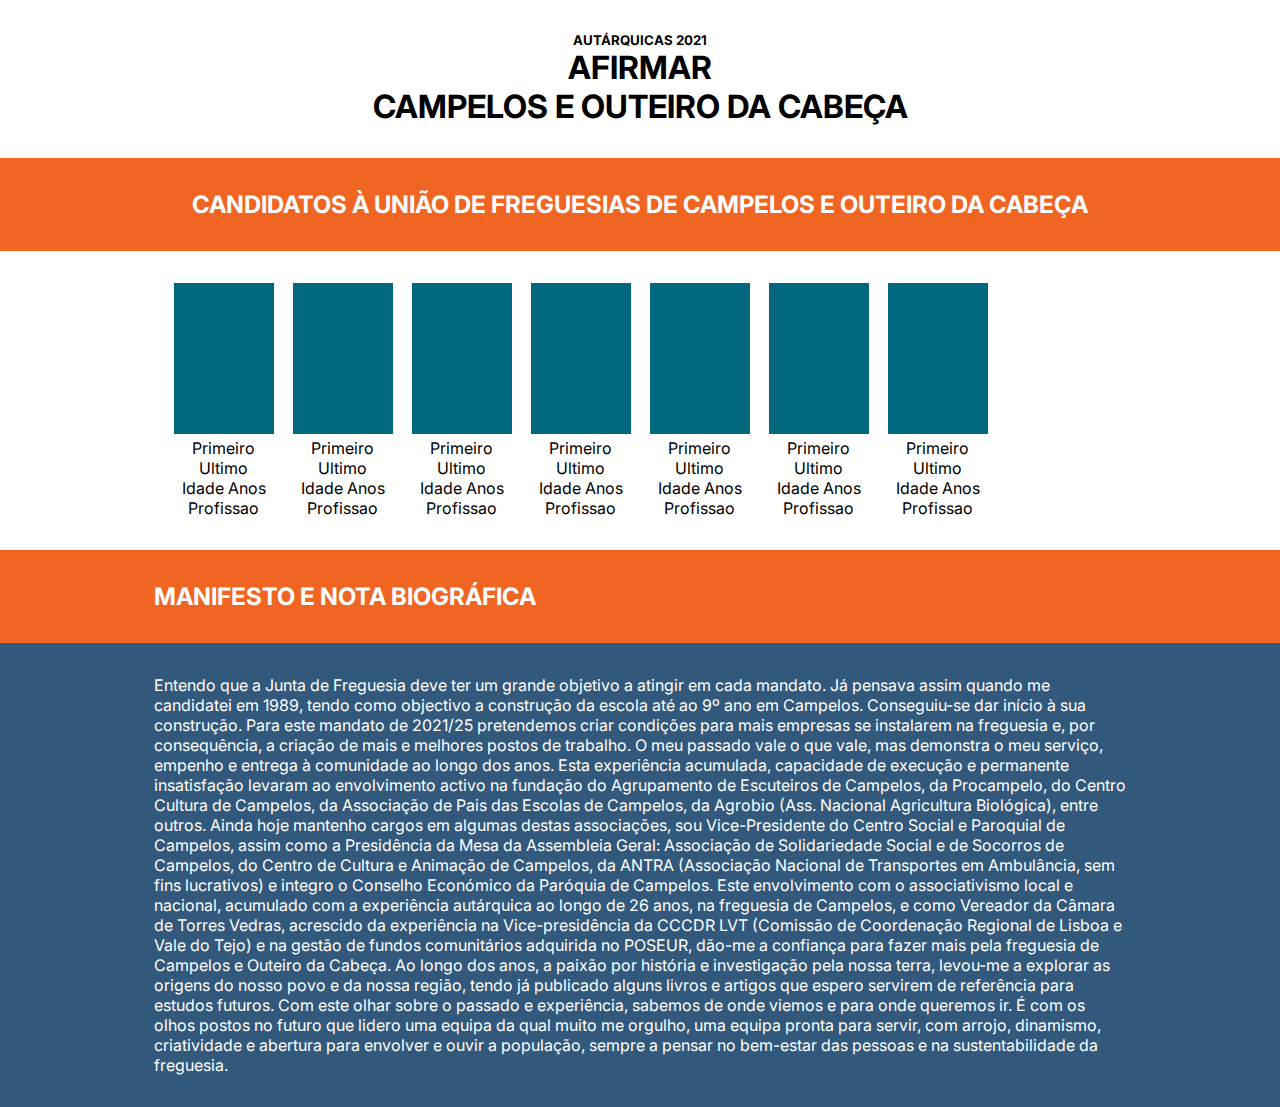
==== index.html @ 4bccfdad "add manifesto" ====
<!DOCTYPE html>
<html lang="pt">
<head>
	<meta charset="UTF-8">
	<meta name="viewport" content="width=device-width, initial-scale=1.0"> <!-- Optimize for mobile and prevent zoom/horizontal scroll -->

    <meta http-equiv="x-ua-compatible" content="ie=edge" /> <!-- Use the latest Internet Explorer rendering mode-->

	<link rel="stylesheet" href="css/styles.css">

	<link rel="preconnect" href="https://fonts.gstatic.com">
	<link href="https://fonts.googleapis.com/css2?family=Inter:wght@200;900&display=block" rel="stylesheet"> 

	

	<meta property="og:title" content="Afirmar Campelos e Outeiro">
	<meta property="og:description" content="da Ideia ao Master - do .doc ao .mov - ">
	<meta property="og:image" content="imgs/campelosouteiro-destaque.jpg">

	<meta property="og:url" content="https://campelosouteiro.com">
	<meta name="twitter:card" content="summary_large_image">
	<meta name="twitter:site" content="@campelosouteiro">


	<title>Afirmar Campelos e Outeiro da Cabe&ccedil;a</title>



</head>
<body>

<section id="header" class="row t-center">
<h5>Aut&aacute;rquicas 2021</h5>	
<h1>Afirmar</h1>
<h1>Campelos e Outeiro da Cabe&ccedil;a</h1>
</section>


<section id="candidatos">

		<div class="row orange">

			<h2>Candidatos &agrave; Uni&atilde;o de Freguesias de <span>Campelos e Outeiro da Cabe&ccedil;a</span></h2>

		</div>



		<div class="grid-container row candidatos">

			<div class="membro-lista">

				<img src="imgs/placeholder.png">
				<p>Primeiro Ultimo</p>
				<p>Idade Anos</p>
				<p>Profissao</p>

			</div>
			<div class="membro-lista">

				<img src="imgs/placeholder.png">
				<p>Primeiro Ultimo</p>
				<p>Idade Anos</p>
				<p>Profissao</p>

			</div>
			<div class="membro-lista">

				<img src="imgs/placeholder.png">
				<p>Primeiro Ultimo</p>
				<p>Idade Anos</p>
				<p>Profissao</p>

			</div>
			<div class="membro-lista">

				<img src="imgs/placeholder.png">
				<p>Primeiro Ultimo</p>
				<p>Idade Anos</p>
				<p>Profissao</p>

			</div>
			<div class="membro-lista">

				<img src="imgs/placeholder.png">
				<p>Primeiro Ultimo</p>
				<p>Idade Anos</p>
				<p>Profissao</p>

			</div>
			<div class="membro-lista">

				<img src="imgs/placeholder.png">
				<p>Primeiro Ultimo</p>
				<p>Idade Anos</p>
				<p>Profissao</p>

			</div>
			<div class="membro-lista">

				<img src="imgs/placeholder.png">
				<p>Primeiro Ultimo</p>
				<p>Idade Anos</p>
				<p>Profissao</p>

			</div>

		</div>




</section>


<section id="manifesto">
	
	<div class="row orange">

		<h2 class="content manifesto" >Manifesto e Nota Biogr&aacute;fica</h2>
	</div>
	
	<div class="row blue">

		<p class="content">
					Entendo que a Junta de Freguesia deve ter um grande objetivo a atingir em cada mandato.
			J&aacute; pensava assim quando me candidatei em 1989, tendo como objectivo a constru&ccedil;&atilde;o da escola at&eacute; ao 9&ordm; ano em Campelos. Conseguiu-se dar in&iacute;cio &agrave; sua constru&ccedil;&atilde;o.
			Para este mandato de 2021/25 pretendemos  criar condi&ccedil;&otilde;es para mais empresas se instalarem na freguesia e, por consequ&ecirc;ncia, a cria&ccedil;&atilde;o de mais e melhores postos de trabalho. 
			O meu passado vale o que vale, mas demonstra o meu servi&ccedil;o, empenho e entrega &agrave; comunidade ao longo dos anos. Esta experi&ecirc;ncia acumulada, capacidade de execu&ccedil;&atilde;o e permanente insatisfa&ccedil;&atilde;o levaram ao envolvimento activo na funda&ccedil;&atilde;o do Agrupamento de Escuteiros de Campelos, da Procampelo, do Centro Cultura de Campelos, da Associa&ccedil;&atilde;o de Pais das Escolas de Campelos, da Agrobio (Ass. Nacional Agricultura Biol&oacute;gica), entre outros.
			Ainda hoje mantenho cargos em algumas destas associa&ccedil;&otilde;es, sou Vice-Presidente do Centro Social e Paroquial de Campelos, assim como a Presid&ecirc;ncia da Mesa da Assembleia Geral: Associa&ccedil;&atilde;o de Solidariedade Social e de Socorros de Campelos, do Centro de Cultura e Anima&ccedil;&atilde;o de Campelos, da ANTRA (Associa&ccedil;&atilde;o Nacional de Transportes em Ambul&acirc;ncia, sem fins lucrativos) e integro o Conselho Econ&oacute;mico da Par&oacute;quia de Campelos.
			Este envolvimento com o associativismo local e nacional, acumulado com a experi&ecirc;ncia aut&aacute;rquica ao longo de 26 anos, na freguesia de Campelos,  e como Vereador da C&acirc;mara de Torres Vedras, acrescido da experi&ecirc;ncia na Vice-presid&ecirc;ncia da CCCDR LVT (Comiss&atilde;o de Coordena&ccedil;&atilde;o Regional de Lisboa e Vale do Tejo) e na gest&atilde;o de fundos comunit&aacute;rios adquirida no POSEUR, d&atilde;o-me a confian&ccedil;a para fazer mais pela freguesia de Campelos e Outeiro da Cabe&ccedil;a.
			Ao longo dos anos, a paix&atilde;o por hist&oacute;ria e investiga&ccedil;&atilde;o pela nossa terra, levou-me a explorar as origens do nosso povo e da nossa regi&atilde;o, tendo j&aacute; publicado alguns livros e artigos que espero servirem de refer&ecirc;ncia para estudos futuros.
			Com este olhar sobre o passado e experi&ecirc;ncia, sabemos de onde viemos e para onde queremos ir. &Eacute; com os olhos postos no futuro que lidero uma equipa da qual muito me orgulho, uma equipa pronta para servir, com arrojo, dinamismo, criatividade e abertura para envolver e ouvir a popula&ccedil;&atilde;o, sempre a pensar no bem-estar das pessoas e na sustentabilidade da freguesia.

		</p>

	</div>

</section>

</body>
</html>
---- css/styles.css ----
*{
  margin: 0px;
  padding: 0px;
  box-sizing: border-box;
   --laranja:  #F16522;
   --darkblue: #32587C;
}


body {
  font-family: 'Inter', sans-serif;
}


h1, 
h2,
h3,
h5 {
  text-transform: uppercase;
}



.t-center {
  text-align: center;
}

h2  {
  color: white;
  /*padding: 20px;*/
  text-align: center;
}

.row {
  width: 100%;
  padding: 2rem;
}

.meia-row {
  width: 50%;
}

.orange {
  background-color: var(--laranja);
}
.blue {
  background-color: var(--darkblue);
  color: white;
}

.content {
  max-width: 1000px;
  width: 80%;
  margin: auto;
}

.grid-container {
  
  width: 80%;
  max-width: 1000px;
  margin: auto;
  display: grid;
  justify-items: center;
  align-items: center;
  grid-template-columns: repeat(auto-fill, minmax(100px, 1fr));
  gap: 1rem;
  text-align: center;
}

.manifesto {
  text-align: left;
/*  width: 80%;
  margin: 1000px;
  margin: auto;*/
}
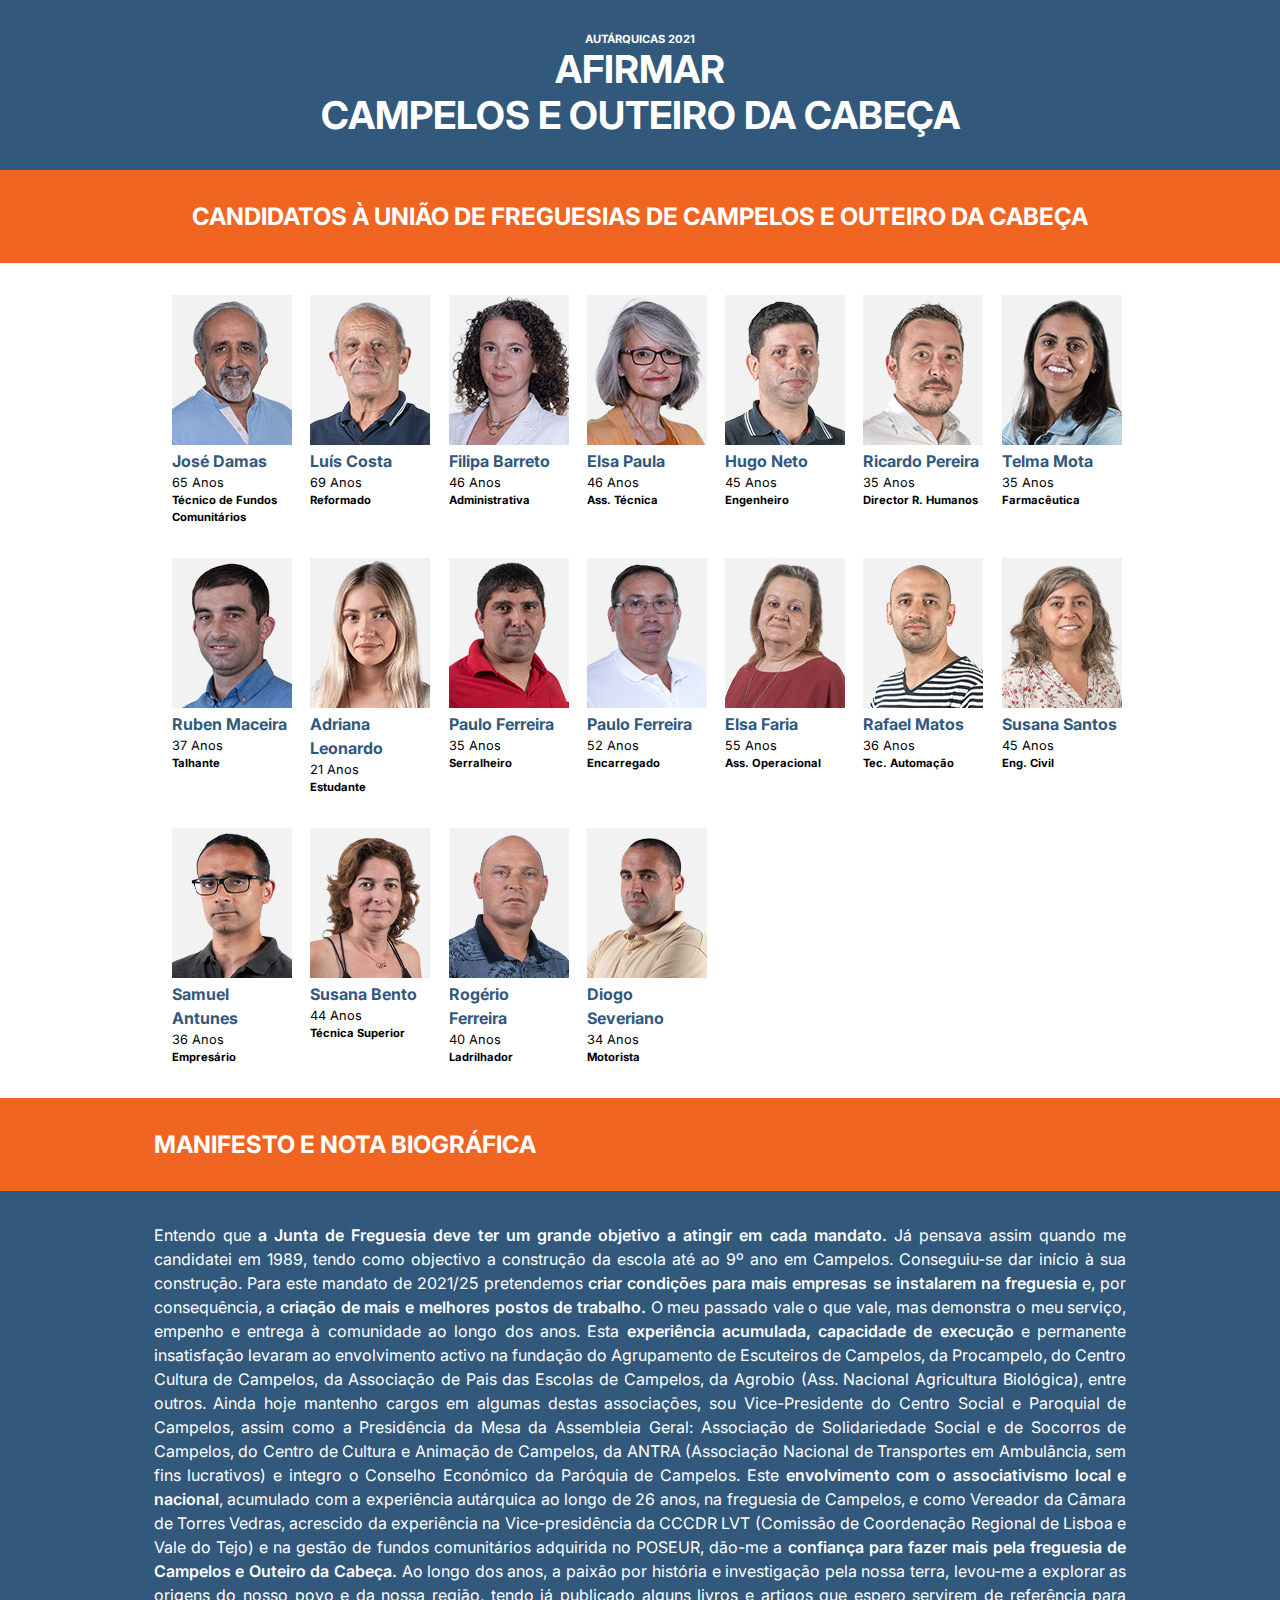
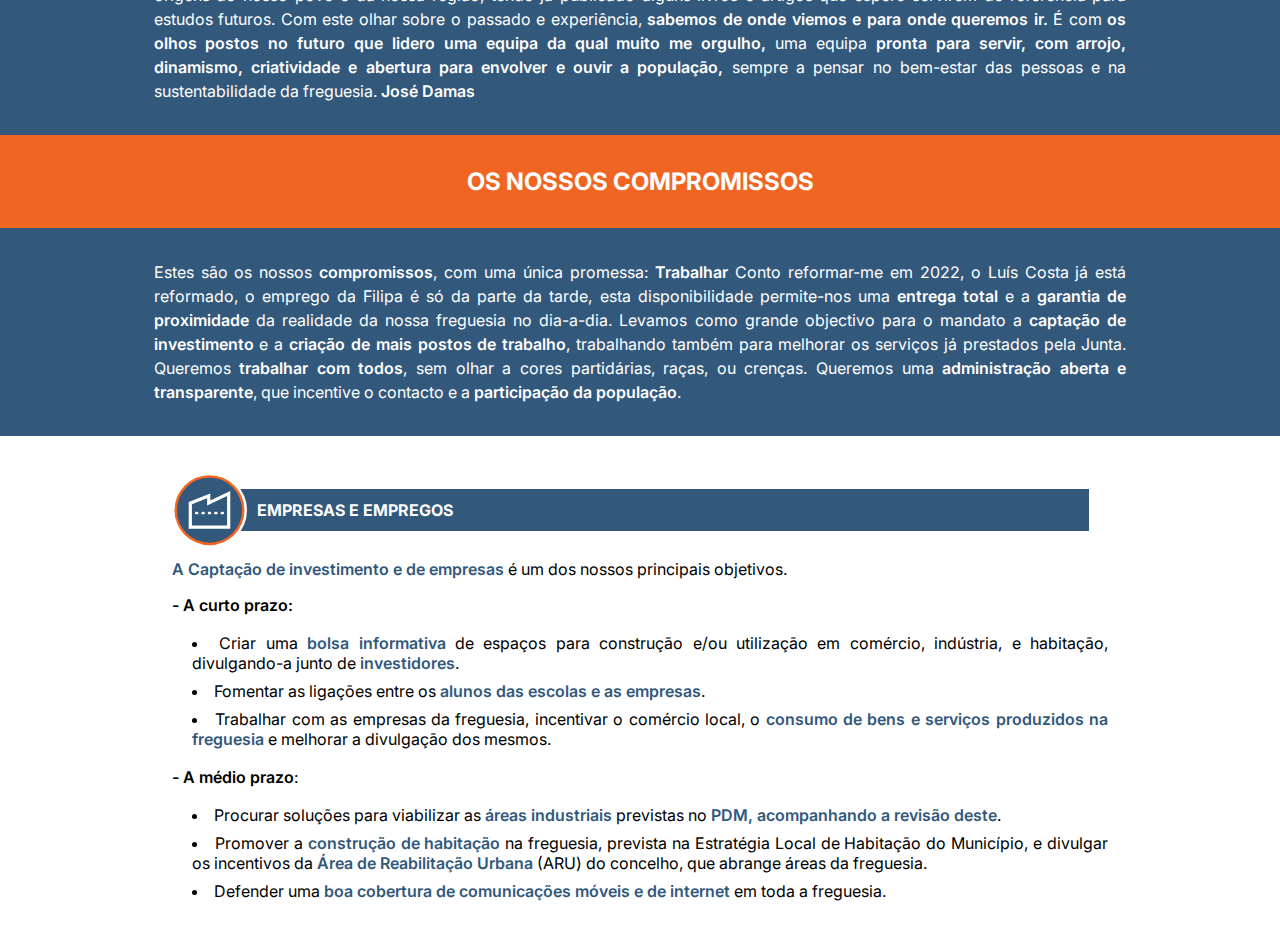
==== commit f1c3ce2b: "add fotos lista e estrutura compromissos" ====
--- a/index.html
+++ b/index.html
@@ -9,10 +9,12 @@
 	<link rel="stylesheet" href="css/styles.css">
 
 	<link rel="preconnect" href="https://fonts.gstatic.com">
-	<link href="https://fonts.googleapis.com/css2?family=Inter:wght@200;900&display=block" rel="stylesheet"> 
-
-	
-
+	<link href="https://fonts.googleapis.com/css2?family=Inter:wght@200;600;900&display=block" rel="stylesheet"> 
+
+<!-- 	<link rel="preconnect" href="https://fonts.googleapis.com">
+<link rel="preconnect" href="https://fonts.gstatic.com" crossorigin>
+<link href="https://fonts.googleapis.com/css2?family=Inter:wght@200;700;900&display=swap" rel="stylesheet"> 
+ -->
 	<meta property="og:title" content="Afirmar Campelos e Outeiro">
 	<meta property="og:description" content="da Ideia ao Master - do .doc ao .mov - ">
 	<meta property="og:image" content="imgs/campelosouteiro-destaque.jpg">
@@ -29,7 +31,7 @@
 </head>
 <body>
 
-<section id="header" class="row t-center">
+<section id="header" class="row blue t-center">
 <h5>Aut&aacute;rquicas 2021</h5>	
 <h1>Afirmar</h1>
 <h1>Campelos e Outeiro da Cabe&ccedil;a</h1>
@@ -50,60 +52,158 @@
 
 			<div class="membro-lista">
 
-				<img src="imgs/placeholder.png">
-				<p>Primeiro Ultimo</p>
-				<p>Idade Anos</p>
-				<p>Profissao</p>
-
-			</div>
-			<div class="membro-lista">
-
-				<img src="imgs/placeholder.png">
-				<p>Primeiro Ultimo</p>
-				<p>Idade Anos</p>
-				<p>Profissao</p>
-
-			</div>
-			<div class="membro-lista">
-
-				<img src="imgs/placeholder.png">
-				<p>Primeiro Ultimo</p>
-				<p>Idade Anos</p>
-				<p>Profissao</p>
-
-			</div>
-			<div class="membro-lista">
-
-				<img src="imgs/placeholder.png">
-				<p>Primeiro Ultimo</p>
-				<p>Idade Anos</p>
-				<p>Profissao</p>
-
-			</div>
-			<div class="membro-lista">
-
-				<img src="imgs/placeholder.png">
-				<p>Primeiro Ultimo</p>
-				<p>Idade Anos</p>
-				<p>Profissao</p>
-
-			</div>
-			<div class="membro-lista">
-
-				<img src="imgs/placeholder.png">
-				<p>Primeiro Ultimo</p>
-				<p>Idade Anos</p>
-				<p>Profissao</p>
-
-			</div>
-			<div class="membro-lista">
-
-				<img src="imgs/placeholder.png">
-				<p>Primeiro Ultimo</p>
-				<p>Idade Anos</p>
-				<p>Profissao</p>
-
-			</div>
+				<img src="imgs/lista/01-jose-damas.jpg">
+				<p class="nome darkblue">José Damas</p>
+				<p class="idade">65 Anos</p>
+				<p class="job">T&eacute;cnico de Fundos Comunit&aacute;rios</p>
+
+			</div>
+			<div class="membro-lista">
+
+				<img src="imgs/lista/02-luis-costa.jpg">
+				<p class="nome darkblue">Luís Costa</p>
+				<p class="idade">69 Anos</p>
+				<p class="job">Reformado</p>
+
+			</div>
+			<div class="membro-lista">
+
+				<img src="imgs/lista/03-filipa-barreto.jpg">
+				<p class="nome darkblue">Filipa Barreto</p>
+				<p class="idade">46 Anos</p>
+				<p class="job">Administrativa</p>
+
+			</div>
+			<div class="membro-lista">
+
+				<img src="imgs/lista/04-elsa-paula.jpg">
+				<p class="nome darkblue">Elsa Paula</p>
+				<p class="idade">46 Anos</p>
+				<p class="job">Ass. T&eacute;cnica</p>
+
+			</div>
+			<div class="membro-lista">
+
+				<img src="imgs/lista/05-hugo-neto.jpg">
+				<p class="nome darkblue">Hugo Neto</p>
+				<p class="idade">45 Anos</p>
+				<p class="job">Engenheiro</p>
+
+			</div>
+			<div class="membro-lista">
+
+				<img src="imgs/lista/06-ricardo-pereira.jpg">
+				<p class="nome darkblue">Ricardo Pereira</p>
+				<p class="idade">35 Anos</p>
+				<p class="job">Director R. Humanos</p>
+			</div>
+
+			<div class="membro-lista">
+
+				<img src="imgs/lista/07-telma-mota.jpg">
+				<p class="nome darkblue">Telma Mota</p>
+				<p class="idade">35 Anos</p>
+				<p class="job">Farmac&ecirc;utica</p>
+			</div>
+			
+			<div class="membro-lista">
+
+				<img src="imgs/lista/08-ruben-maceira.jpg">
+				<p class="nome darkblue">Ruben Maceira</p>
+				<p class="idade">37 Anos</p>
+				<p class="job">Talhante</p>
+			</div>
+			
+			<div class="membro-lista">
+
+				<img src="imgs/lista/09-adriana-leonardo.jpg">
+				<p class="nome darkblue">Adriana Leonardo</p>
+				<p class="idade">21 Anos</p>
+				<p class="job">Estudante</p>
+
+			</div>
+			
+			<div class="membro-lista">
+
+				<img src="imgs/lista/10-paulo-ferreira.jpg">
+				<p class="nome darkblue">Paulo Ferreira</p>
+				<p class="idade">35 Anos</p>
+				<p class="job">Serralheiro</p>
+
+			</div>			
+
+			<div class="membro-lista">
+
+				<img src="imgs/lista/10-2-norberto-rodrigues.jpg">
+				<p class="nome darkblue">Paulo Ferreira</p>
+				<p class="idade">52 Anos</p>
+				<p class="job">Encarregado</p>
+
+			</div>
+			
+			<div class="membro-lista">
+
+				<img src="imgs/lista/11-elsa-faria.jpg">
+				<p class="nome darkblue">Elsa Faria</p>
+				<p class="idade">55 Anos</p>
+				<p class="job">Ass. Operacional</p>
+
+			</div>
+			
+			<div class="membro-lista">
+
+				<img src="imgs/lista/12-rafael-matos.jpg">
+				<p class="nome darkblue">Rafael Matos</p>
+				<p class="idade">36 Anos</p>
+				<p class="job">Tec. Automa&ccedil;&atilde;o</p>
+
+			</div>
+			
+			<div class="membro-lista">
+
+				<img src="imgs/lista/13-susana-santos.jpg">
+				<p class="nome darkblue">Susana Santos</p>
+				<p class="idade">45 Anos</p>
+				<p class="job">Eng. Civil</p>
+
+			</div>
+			
+			<div class="membro-lista">
+
+				<img src="imgs/lista/14-samuel-antunes.jpg">
+				<p class="nome darkblue">Samuel Antunes</p>
+				<p class="idade">36 Anos</p>
+				<p class="job">Empres&aacute;rio</p>
+
+			</div>
+			
+			<div class="membro-lista">
+
+				<img src="imgs/lista/15-susana-bento.jpg">
+				<p class="nome darkblue">Susana Bento</p>
+				<p class="idade">44 Anos</p>
+				<p class="job">T&eacute;cnica Superior</p>
+			</div>
+			
+			<div class="membro-lista">
+
+				<img src="imgs/lista/16-rogerio-ferreira.jpg">
+				<p class="nome darkblue">Rogério Ferreira</p>
+				<p class="idade">40 Anos</p>
+				<p class="job">Ladrilhador</p>
+
+			</div>
+			
+			<div class="membro-lista">
+
+				<img src="imgs/lista/17-diogo-severiano.jpg">
+				<p class="nome darkblue">Diogo Severiano</p>
+				<p class="idade">34 Anos</p>
+				<p class="job">Motorista</p>
+
+			</div>
+			
+
 
 		</div>
 
@@ -123,20 +223,81 @@
 	<div class="row blue">
 
 		<p class="content">
-					Entendo que a Junta de Freguesia deve ter um grande objetivo a atingir em cada mandato.
+					Entendo que <span>a Junta de Freguesia deve ter um grande objetivo a atingir em cada mandato.</span>
 			J&aacute; pensava assim quando me candidatei em 1989, tendo como objectivo a constru&ccedil;&atilde;o da escola at&eacute; ao 9&ordm; ano em Campelos. Conseguiu-se dar in&iacute;cio &agrave; sua constru&ccedil;&atilde;o.
-			Para este mandato de 2021/25 pretendemos  criar condi&ccedil;&otilde;es para mais empresas se instalarem na freguesia e, por consequ&ecirc;ncia, a cria&ccedil;&atilde;o de mais e melhores postos de trabalho. 
-			O meu passado vale o que vale, mas demonstra o meu servi&ccedil;o, empenho e entrega &agrave; comunidade ao longo dos anos. Esta experi&ecirc;ncia acumulada, capacidade de execu&ccedil;&atilde;o e permanente insatisfa&ccedil;&atilde;o levaram ao envolvimento activo na funda&ccedil;&atilde;o do Agrupamento de Escuteiros de Campelos, da Procampelo, do Centro Cultura de Campelos, da Associa&ccedil;&atilde;o de Pais das Escolas de Campelos, da Agrobio (Ass. Nacional Agricultura Biol&oacute;gica), entre outros.
+			Para este mandato de 2021/25 pretendemos  <span>criar condi&ccedil;&otilde;es para mais empresas se instalarem na freguesia</span> e, por consequ&ecirc;ncia, a <span>cria&ccedil;&atilde;o de mais e melhores postos de trabalho. </span>
+			O meu passado vale o que vale, mas demonstra o meu servi&ccedil;o, empenho e entrega &agrave; comunidade ao longo dos anos. Esta <span>experi&ecirc;ncia acumulada, capacidade de execu&ccedil;&atilde;o</span> e permanente insatisfa&ccedil;&atilde;o levaram ao envolvimento activo na funda&ccedil;&atilde;o do Agrupamento de Escuteiros de Campelos, da Procampelo, do Centro Cultura de Campelos, da Associa&ccedil;&atilde;o de Pais das Escolas de Campelos, da Agrobio (Ass. Nacional Agricultura Biol&oacute;gica), entre outros.
 			Ainda hoje mantenho cargos em algumas destas associa&ccedil;&otilde;es, sou Vice-Presidente do Centro Social e Paroquial de Campelos, assim como a Presid&ecirc;ncia da Mesa da Assembleia Geral: Associa&ccedil;&atilde;o de Solidariedade Social e de Socorros de Campelos, do Centro de Cultura e Anima&ccedil;&atilde;o de Campelos, da ANTRA (Associa&ccedil;&atilde;o Nacional de Transportes em Ambul&acirc;ncia, sem fins lucrativos) e integro o Conselho Econ&oacute;mico da Par&oacute;quia de Campelos.
-			Este envolvimento com o associativismo local e nacional, acumulado com a experi&ecirc;ncia aut&aacute;rquica ao longo de 26 anos, na freguesia de Campelos,  e como Vereador da C&acirc;mara de Torres Vedras, acrescido da experi&ecirc;ncia na Vice-presid&ecirc;ncia da CCCDR LVT (Comiss&atilde;o de Coordena&ccedil;&atilde;o Regional de Lisboa e Vale do Tejo) e na gest&atilde;o de fundos comunit&aacute;rios adquirida no POSEUR, d&atilde;o-me a confian&ccedil;a para fazer mais pela freguesia de Campelos e Outeiro da Cabe&ccedil;a.
+			Este <span>envolvimento com o associativismo local e nacional</span>, acumulado com a experi&ecirc;ncia aut&aacute;rquica ao longo de 26 anos, na freguesia de Campelos,  e como Vereador da C&acirc;mara de Torres Vedras, acrescido da experi&ecirc;ncia na Vice-presid&ecirc;ncia da CCCDR LVT (Comiss&atilde;o de Coordena&ccedil;&atilde;o Regional de Lisboa e Vale do Tejo) e na gest&atilde;o de fundos comunit&aacute;rios adquirida no POSEUR, d&atilde;o-me a <span>confian&ccedil;a para fazer mais pela freguesia de Campelos e Outeiro da Cabe&ccedil;a.</span>
 			Ao longo dos anos, a paix&atilde;o por hist&oacute;ria e investiga&ccedil;&atilde;o pela nossa terra, levou-me a explorar as origens do nosso povo e da nossa regi&atilde;o, tendo j&aacute; publicado alguns livros e artigos que espero servirem de refer&ecirc;ncia para estudos futuros.
-			Com este olhar sobre o passado e experi&ecirc;ncia, sabemos de onde viemos e para onde queremos ir. &Eacute; com os olhos postos no futuro que lidero uma equipa da qual muito me orgulho, uma equipa pronta para servir, com arrojo, dinamismo, criatividade e abertura para envolver e ouvir a popula&ccedil;&atilde;o, sempre a pensar no bem-estar das pessoas e na sustentabilidade da freguesia.
+			Com este olhar sobre o passado e experi&ecirc;ncia, <span>sabemos de onde viemos e para onde queremos ir.</span> &Eacute; com <span>os olhos postos no futuro que lidero uma equipa da qual muito me orgulho,</span> uma equipa <span>pronta para servir, com arrojo, dinamismo, criatividade e abertura para envolver e ouvir a popula&ccedil;&atilde;o,</span> sempre a pensar no bem-estar das pessoas e na sustentabilidade da freguesia.
+
+			<span>José Damas</span>
 
 		</p>
 
 	</div>
 
 </section>
+
+
+<section id="compromissos">
+	
+
+	<h2 class="row orange">Os Nossos Compromissos</h2>
+	<div class="row blue">
+		<p class="content">
+			Estes são os  nossos <span>compromissos</span>, com uma única promessa: <span>Trabalhar</span>
+			Conto reformar-me em 2022, o Luís Costa já está reformado, o emprego da Filipa é só da parte da tarde, esta disponibilidade permite-nos uma <span>entrega total</span> e a <span>garantia de  proximidade</span> da realidade da nossa freguesia no dia-a-dia.
+			Levamos como grande objectivo para o mandato a <span>captação de investimento</span> e a <span>criação de mais postos de trabalho</span>, trabalhando também  para melhorar os serviços já prestados pela Junta.
+			Queremos <span>trabalhar com todos</span>, sem olhar a cores partidárias, raças, ou crenças.
+			Queremos uma <span>administração aberta e transparente</span>, que incentive o contacto e a <span>participação da população</span>.
+		</p>
+	</div>
+
+
+
+	<div class="row content">
+
+		<div class="header-compromissos">
+
+			<svg  id="empresas" class="svg-compromissos"  data-name="Layer 1" xmlns="http://www.w3.org/2000/svg" viewBox="0 0 910 910"><defs><style>.cls-1{fill:#fff;}.cls-2{fill:#f26522;}</style></defs><circle class="cls-1" cx="455" cy="455" r="455"/><circle class="cls-2" cx="455" cy="455" r="425"/><circle class="cls-3" cx="455" cy="455" r="395"/><rect class="cls-1" x="590.81" y="475.12" width="38.8" height="29.1"/><rect class="cls-1" x="513.2" y="475.12" width="38.8" height="29.1"/><rect class="cls-1" x="435.6" y="475.12" width="38.8" height="29.1"/><rect class="cls-1" x="358" y="475.12" width="38.8" height="29.1"/><rect class="cls-1" x="280.39" y="475.12" width="38.8" height="29.1"/><path class="cls-1" d="M712.21,683.83H207.79V360.17L469.7,257.69v84.89L712.21,226.17ZM246.59,645H673.41V287.85L430.9,404.25V314.53L246.59,386.66Z" transform="translate(-5 -5)"/></svg>
+
+
+
+<!-- 
+
+				<svg id="empresas" class="svg-compromissos" data-name="Layer 1" xmlns="http://www.w3.org/2000/svg" viewBox="0 0 800 800"><circle cx="400" cy="400" r="400"/><rect x="527.58" y="399.67" width="38.8" height="29.1" style="fill:#fff"/><rect x="449.98" y="399.67" width="38.8" height="29.1" style="fill:#fff"/><rect x="372.38" y="399.67" width="38.8" height="29.1" style="fill:#fff"/><rect x="294.77" y="399.67" width="38.8" height="29.1" style="fill:#fff"/><rect x="217.17" y="399.67" width="38.8" height="29.1" style="fill:#fff"/><path d="M669,628.38H164.57V304.72L426.48,202.24v84.89L669,170.72ZM203.37,589.57H630.18V232.4L387.68,348.8V259.08L203.37,331.2Z" transform="translate(-25 -25)" style="fill:#fff"/></svg>
+			 -->
+
+				<h3 class="title-compromisso blue">Empresas e Empregos</h3>
+		</div>
+		
+		<p style="margin:.3rem 0 .75rem 0"><span style="color: var(--darkblue);">A Captação de investimento e de empresas</span> é um dos nossos principais objetivos.</p>
+				<p style="margin-bottom: 1rem;"><span>- A curto prazo:</span> </p>
+
+				<p>
+					<ul>
+						<li> Criar uma <span>bolsa informativa</span> de espaços para construção e/ou utilização em comércio, indústria, e habitação, divulgando-a junto de <span>investidores</span>.</li>
+						<li> Fomentar as ligações entre os <span>alunos das escolas e as empresas</span>.</li>
+						<li>Trabalhar com as empresas da freguesia, incentivar o comércio local, o <span>consumo de bens e serviços produzidos na freguesia</span> e melhorar a divulgação dos mesmos.<br/></li>
+					</ul>
+				</p>
+				
+				<p style="margin-bottom: 1rem;">	<span>- A médio prazo</span>:</p>
+				<p>
+					<ul>
+						<li>Procurar soluções para viabilizar as <span>áreas industriais </span>previstas no <span>PDM, acompanhando a revisão deste</span>.</li>
+						<li>Promover a <span>construção de habitação</span> na freguesia, prevista na Estratégia Local de Habitação do Município, e divulgar os incentivos da <span>Área de Reabilitação Urbana</span> (ARU) do concelho, que abrange áreas da freguesia.</li>
+						<li>Defender uma <span>boa cobertura de comunicações móveis e de internet</span> em toda a freguesia.</li>
+					</ul>
+				
+				</p>
+	</div>
+	
+</section>
+
+
 
 </body>
 </html>--- a/css/styles.css
+++ b/css/styles.css
@@ -9,6 +9,8 @@
 
 body {
   font-family: 'Inter', sans-serif;
+  list-style-position: inside;
+  list-style-type: disc;
 }
 
 
@@ -17,6 +19,13 @@
 h3,
 h5 {
   text-transform: uppercase;
+}
+
+h1 {
+  font-size: 2.4rem;
+}
+h5 {
+  font-size: .7rem;
 }
 
 
@@ -29,6 +38,30 @@
   color: white;
   /*padding: 20px;*/
   text-align: center;
+}
+
+p span,
+li span {
+  font-weight: 600;
+}
+
+li span {
+  color: var(--darkblue);
+}
+
+p {
+  line-height: 1.5;
+  /*margin-bottom: .5rem;*/
+
+}
+
+ul {
+  padding-left: 20px;
+  margin-bottom: 1rem;
+}
+
+li {
+  margin-bottom: .5rem;
 }
 
 .row {
@@ -50,8 +83,11 @@
 
 .content {
   max-width: 1000px;
-  width: 80%;
+  /*width: 80%;*/
   margin: auto;
+    text-align: justify;
+  text-justify: inter-word;
+
 }
 
 .grid-container {
@@ -61,10 +97,29 @@
   margin: auto;
   display: grid;
   justify-items: center;
-  align-items: center;
+  /*align-items: center;*/
   grid-template-columns: repeat(auto-fill, minmax(100px, 1fr));
-  gap: 1rem;
+  gap: 2rem;
   text-align: center;
+}
+
+.membro-lista {
+  text-align: center;
+}
+
+.nome {
+  font-weight: bold;
+  color: var(--darkblue);
+}
+
+.idade {
+  font-size: .8rem;
+}
+
+.job {
+  font-weight: bold;
+  font-size: .7rem;
+
 }
 
 .manifesto {
@@ -72,4 +127,43 @@
 /*  width: 80%;
   margin: 1000px;
   margin: auto;*/
+}
+
+.header-compromissos {
+  display: flex;
+}
+
+.title-compromisso {
+  color: white;
+  padding: .7rem;
+  /*margin-bottom: 1rem;*/
+  font-size: 1rem;
+  margin: 21px -10px;
+  padding-left: 20px;
+  width: 91%;
+}
+
+.svg-compromissos {
+  fill: var(--darkblue);
+  width: 75px;
+  z-index: 99;
+}
+
+
+
+@media only screen and (min-width: 768px) {
+  /* For desktop: */
+
+  .grid-container {
+    justify-items: start;
+  }
+
+  .membro-lista {
+    text-align: left;
+  }
+
+  .content {
+    width: 80%;
+  }
+
 }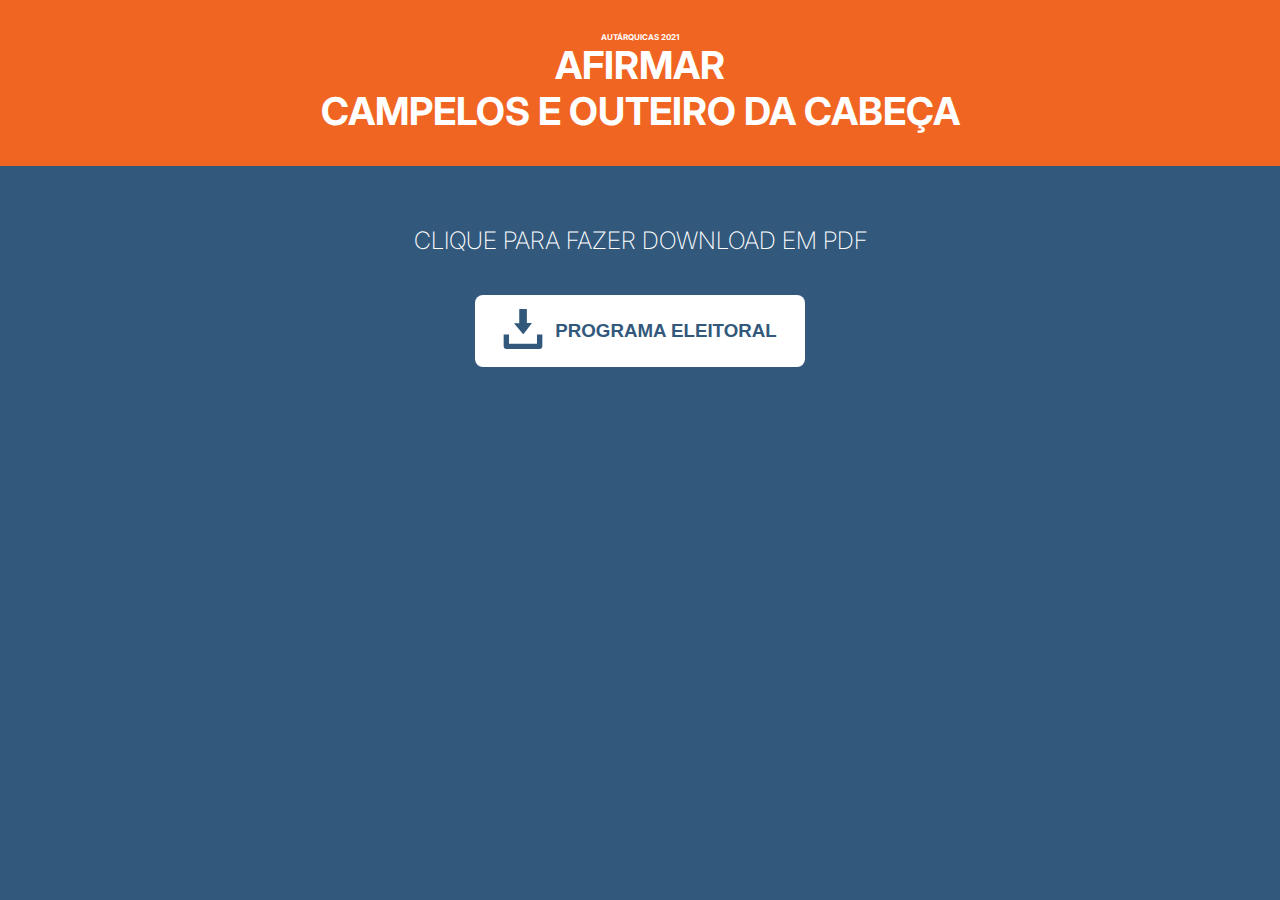
==== commit 25d8751a: "site temporario download" ====
--- a/index.html
+++ b/index.html
@@ -6,15 +6,18 @@
 
     <meta http-equiv="x-ua-compatible" content="ie=edge" /> <!-- Use the latest Internet Explorer rendering mode-->
 
-	<link rel="stylesheet" href="css/styles.css">
+	<link rel="stylesheet" href="css/styles-download.css">
 
 	<link rel="preconnect" href="https://fonts.gstatic.com">
-	<link href="https://fonts.googleapis.com/css2?family=Inter:wght@200;600;900&display=block" rel="stylesheet"> 
+	<link href="https://fonts.googleapis.com/css2?family=Inter:wght@200;700;900&display=block" rel="stylesheet"> 
 
-<!-- 	<link rel="preconnect" href="https://fonts.googleapis.com">
-<link rel="preconnect" href="https://fonts.gstatic.com" crossorigin>
-<link href="https://fonts.googleapis.com/css2?family=Inter:wght@200;700;900&display=swap" rel="stylesheet"> 
- -->
+	<link rel="icon" type="image/svg+xml" href="imgs/favicon.svg">
+	<link rel="icon" type="image/png" href="imgs/favicon.png">
+	<link rel="mask-icon" href="/safari-pinned-tab.svg" color="#32587C">
+	<meta name="msapplication-TileColor" content="#32587C">
+	<meta name="theme-color" content="#32587C">
+	
+
 	<meta property="og:title" content="Afirmar Campelos e Outeiro">
 	<meta property="og:description" content="da Ideia ao Master - do .doc ao .mov - ">
 	<meta property="og:image" content="imgs/campelosouteiro-destaque.jpg">
@@ -31,273 +34,40 @@
 </head>
 <body>
 
-<section id="header" class="row blue t-center">
-<h5>Aut&aacute;rquicas 2021</h5>	
-<h1>Afirmar</h1>
-<h1>Campelos e Outeiro da Cabe&ccedil;a</h1>
-</section>
+
 
 
 <section id="candidatos">
 
-		<div class="row orange">
+		<div class="row orange" style="text-align: center; color: white;">
 
-			<h2>Candidatos &agrave; Uni&atilde;o de Freguesias de <span>Campelos e Outeiro da Cabe&ccedil;a</span></h2>
-
-		</div>
-
-
-
-		<div class="grid-container row candidatos">
-
-			<div class="membro-lista">
-
-				<img src="imgs/lista/01-jose-damas.jpg">
-				<p class="nome darkblue">José Damas</p>
-				<p class="idade">65 Anos</p>
-				<p class="job">T&eacute;cnico de Fundos Comunit&aacute;rios</p>
-
-			</div>
-			<div class="membro-lista">
-
-				<img src="imgs/lista/02-luis-costa.jpg">
-				<p class="nome darkblue">Luís Costa</p>
-				<p class="idade">69 Anos</p>
-				<p class="job">Reformado</p>
-
-			</div>
-			<div class="membro-lista">
-
-				<img src="imgs/lista/03-filipa-barreto.jpg">
-				<p class="nome darkblue">Filipa Barreto</p>
-				<p class="idade">46 Anos</p>
-				<p class="job">Administrativa</p>
-
-			</div>
-			<div class="membro-lista">
-
-				<img src="imgs/lista/04-elsa-paula.jpg">
-				<p class="nome darkblue">Elsa Paula</p>
-				<p class="idade">46 Anos</p>
-				<p class="job">Ass. T&eacute;cnica</p>
-
-			</div>
-			<div class="membro-lista">
-
-				<img src="imgs/lista/05-hugo-neto.jpg">
-				<p class="nome darkblue">Hugo Neto</p>
-				<p class="idade">45 Anos</p>
-				<p class="job">Engenheiro</p>
-
-			</div>
-			<div class="membro-lista">
-
-				<img src="imgs/lista/06-ricardo-pereira.jpg">
-				<p class="nome darkblue">Ricardo Pereira</p>
-				<p class="idade">35 Anos</p>
-				<p class="job">Director R. Humanos</p>
-			</div>
-
-			<div class="membro-lista">
-
-				<img src="imgs/lista/07-telma-mota.jpg">
-				<p class="nome darkblue">Telma Mota</p>
-				<p class="idade">35 Anos</p>
-				<p class="job">Farmac&ecirc;utica</p>
-			</div>
-			
-			<div class="membro-lista">
-
-				<img src="imgs/lista/08-ruben-maceira.jpg">
-				<p class="nome darkblue">Ruben Maceira</p>
-				<p class="idade">37 Anos</p>
-				<p class="job">Talhante</p>
-			</div>
-			
-			<div class="membro-lista">
-
-				<img src="imgs/lista/09-adriana-leonardo.jpg">
-				<p class="nome darkblue">Adriana Leonardo</p>
-				<p class="idade">21 Anos</p>
-				<p class="job">Estudante</p>
-
-			</div>
-			
-			<div class="membro-lista">
-
-				<img src="imgs/lista/10-paulo-ferreira.jpg">
-				<p class="nome darkblue">Paulo Ferreira</p>
-				<p class="idade">35 Anos</p>
-				<p class="job">Serralheiro</p>
-
-			</div>			
-
-			<div class="membro-lista">
-
-				<img src="imgs/lista/10-2-norberto-rodrigues.jpg">
-				<p class="nome darkblue">Paulo Ferreira</p>
-				<p class="idade">52 Anos</p>
-				<p class="job">Encarregado</p>
-
-			</div>
-			
-			<div class="membro-lista">
-
-				<img src="imgs/lista/11-elsa-faria.jpg">
-				<p class="nome darkblue">Elsa Faria</p>
-				<p class="idade">55 Anos</p>
-				<p class="job">Ass. Operacional</p>
-
-			</div>
-			
-			<div class="membro-lista">
-
-				<img src="imgs/lista/12-rafael-matos.jpg">
-				<p class="nome darkblue">Rafael Matos</p>
-				<p class="idade">36 Anos</p>
-				<p class="job">Tec. Automa&ccedil;&atilde;o</p>
-
-			</div>
-			
-			<div class="membro-lista">
-
-				<img src="imgs/lista/13-susana-santos.jpg">
-				<p class="nome darkblue">Susana Santos</p>
-				<p class="idade">45 Anos</p>
-				<p class="job">Eng. Civil</p>
-
-			</div>
-			
-			<div class="membro-lista">
-
-				<img src="imgs/lista/14-samuel-antunes.jpg">
-				<p class="nome darkblue">Samuel Antunes</p>
-				<p class="idade">36 Anos</p>
-				<p class="job">Empres&aacute;rio</p>
-
-			</div>
-			
-			<div class="membro-lista">
-
-				<img src="imgs/lista/15-susana-bento.jpg">
-				<p class="nome darkblue">Susana Bento</p>
-				<p class="idade">44 Anos</p>
-				<p class="job">T&eacute;cnica Superior</p>
-			</div>
-			
-			<div class="membro-lista">
-
-				<img src="imgs/lista/16-rogerio-ferreira.jpg">
-				<p class="nome darkblue">Rogério Ferreira</p>
-				<p class="idade">40 Anos</p>
-				<p class="job">Ladrilhador</p>
-
-			</div>
-			
-			<div class="membro-lista">
-
-				<img src="imgs/lista/17-diogo-severiano.jpg">
-				<p class="nome darkblue">Diogo Severiano</p>
-				<p class="idade">34 Anos</p>
-				<p class="job">Motorista</p>
-
-			</div>
-			
-
+			<h5 style="font-size: .5rem;">Aut&aacute;rquicas 2021</h5>	
+<h1>Afirmar</h1>
+<h1>Campelos e Outeiro da Cabe&ccedil;a</h1>
 
 		</div>
 
 
 
 
-</section>
 
 
-<section id="manifesto">
-	
-	<div class="row orange">
-
-		<h2 class="content manifesto" >Manifesto e Nota Biogr&aacute;fica</h2>
-	</div>
-	
-	<div class="row blue">
-
-		<p class="content">
-					Entendo que <span>a Junta de Freguesia deve ter um grande objetivo a atingir em cada mandato.</span>
-			J&aacute; pensava assim quando me candidatei em 1989, tendo como objectivo a constru&ccedil;&atilde;o da escola at&eacute; ao 9&ordm; ano em Campelos. Conseguiu-se dar in&iacute;cio &agrave; sua constru&ccedil;&atilde;o.
-			Para este mandato de 2021/25 pretendemos  <span>criar condi&ccedil;&otilde;es para mais empresas se instalarem na freguesia</span> e, por consequ&ecirc;ncia, a <span>cria&ccedil;&atilde;o de mais e melhores postos de trabalho. </span>
-			O meu passado vale o que vale, mas demonstra o meu servi&ccedil;o, empenho e entrega &agrave; comunidade ao longo dos anos. Esta <span>experi&ecirc;ncia acumulada, capacidade de execu&ccedil;&atilde;o</span> e permanente insatisfa&ccedil;&atilde;o levaram ao envolvimento activo na funda&ccedil;&atilde;o do Agrupamento de Escuteiros de Campelos, da Procampelo, do Centro Cultura de Campelos, da Associa&ccedil;&atilde;o de Pais das Escolas de Campelos, da Agrobio (Ass. Nacional Agricultura Biol&oacute;gica), entre outros.
-			Ainda hoje mantenho cargos em algumas destas associa&ccedil;&otilde;es, sou Vice-Presidente do Centro Social e Paroquial de Campelos, assim como a Presid&ecirc;ncia da Mesa da Assembleia Geral: Associa&ccedil;&atilde;o de Solidariedade Social e de Socorros de Campelos, do Centro de Cultura e Anima&ccedil;&atilde;o de Campelos, da ANTRA (Associa&ccedil;&atilde;o Nacional de Transportes em Ambul&acirc;ncia, sem fins lucrativos) e integro o Conselho Econ&oacute;mico da Par&oacute;quia de Campelos.
-			Este <span>envolvimento com o associativismo local e nacional</span>, acumulado com a experi&ecirc;ncia aut&aacute;rquica ao longo de 26 anos, na freguesia de Campelos,  e como Vereador da C&acirc;mara de Torres Vedras, acrescido da experi&ecirc;ncia na Vice-presid&ecirc;ncia da CCCDR LVT (Comiss&atilde;o de Coordena&ccedil;&atilde;o Regional de Lisboa e Vale do Tejo) e na gest&atilde;o de fundos comunit&aacute;rios adquirida no POSEUR, d&atilde;o-me a <span>confian&ccedil;a para fazer mais pela freguesia de Campelos e Outeiro da Cabe&ccedil;a.</span>
-			Ao longo dos anos, a paix&atilde;o por hist&oacute;ria e investiga&ccedil;&atilde;o pela nossa terra, levou-me a explorar as origens do nosso povo e da nossa regi&atilde;o, tendo j&aacute; publicado alguns livros e artigos que espero servirem de refer&ecirc;ncia para estudos futuros.
-			Com este olhar sobre o passado e experi&ecirc;ncia, <span>sabemos de onde viemos e para onde queremos ir.</span> &Eacute; com <span>os olhos postos no futuro que lidero uma equipa da qual muito me orgulho,</span> uma equipa <span>pronta para servir, com arrojo, dinamismo, criatividade e abertura para envolver e ouvir a popula&ccedil;&atilde;o,</span> sempre a pensar no bem-estar das pessoas e na sustentabilidade da freguesia.
-
-			<span>José Damas</span>
-
-		</p>
-
-	</div>
 
 </section>
 
+<h2 style="font-weight: 200; margin-top: 60px;">Clique para fazer download em pdf</h2>
 
-<section id="compromissos">
-	
+<div style="display: grid; place-items: center;">
+<a href="downloads/afirmar_campelos_e_outeiro.pdf">
+<button class="button">
+	<div class="icone">
+		<svg xmlns="http://www.w3.org/2000/svg" viewBox="0 0 29.978 29.978" xml:space="preserve">
+	  <path d="M25.462 19.105v6.848H4.515v-6.848H.489v8.861c0 1.111.9 2.012 2.016 2.012h24.967c1.115 0 2.016-.9 2.016-2.012v-8.861h-4.026zM14.62 18.426l-5.764-6.965s-.877-.828.074-.828h3.248V.494S12.049 0 12.793 0h4.572c.536 0 .524.416.524.416V10.424h2.998c1.154 0 .285.867.285.867s-4.904 6.51-5.588 7.193c-.492.495-.964-.058-.964-.058z"/>
+	</svg></div>
+<h3 style="">Programa Eleitoral</h3></button>
+</a>
 
-	<h2 class="row orange">Os Nossos Compromissos</h2>
-	<div class="row blue">
-		<p class="content">
-			Estes são os  nossos <span>compromissos</span>, com uma única promessa: <span>Trabalhar</span>
-			Conto reformar-me em 2022, o Luís Costa já está reformado, o emprego da Filipa é só da parte da tarde, esta disponibilidade permite-nos uma <span>entrega total</span> e a <span>garantia de  proximidade</span> da realidade da nossa freguesia no dia-a-dia.
-			Levamos como grande objectivo para o mandato a <span>captação de investimento</span> e a <span>criação de mais postos de trabalho</span>, trabalhando também  para melhorar os serviços já prestados pela Junta.
-			Queremos <span>trabalhar com todos</span>, sem olhar a cores partidárias, raças, ou crenças.
-			Queremos uma <span>administração aberta e transparente</span>, que incentive o contacto e a <span>participação da população</span>.
-		</p>
-	</div>
-
-
-
-	<div class="row content">
-
-		<div class="header-compromissos">
-
-			<svg  id="empresas" class="svg-compromissos"  data-name="Layer 1" xmlns="http://www.w3.org/2000/svg" viewBox="0 0 910 910"><defs><style>.cls-1{fill:#fff;}.cls-2{fill:#f26522;}</style></defs><circle class="cls-1" cx="455" cy="455" r="455"/><circle class="cls-2" cx="455" cy="455" r="425"/><circle class="cls-3" cx="455" cy="455" r="395"/><rect class="cls-1" x="590.81" y="475.12" width="38.8" height="29.1"/><rect class="cls-1" x="513.2" y="475.12" width="38.8" height="29.1"/><rect class="cls-1" x="435.6" y="475.12" width="38.8" height="29.1"/><rect class="cls-1" x="358" y="475.12" width="38.8" height="29.1"/><rect class="cls-1" x="280.39" y="475.12" width="38.8" height="29.1"/><path class="cls-1" d="M712.21,683.83H207.79V360.17L469.7,257.69v84.89L712.21,226.17ZM246.59,645H673.41V287.85L430.9,404.25V314.53L246.59,386.66Z" transform="translate(-5 -5)"/></svg>
-
-
-
-<!-- 
-
-				<svg id="empresas" class="svg-compromissos" data-name="Layer 1" xmlns="http://www.w3.org/2000/svg" viewBox="0 0 800 800"><circle cx="400" cy="400" r="400"/><rect x="527.58" y="399.67" width="38.8" height="29.1" style="fill:#fff"/><rect x="449.98" y="399.67" width="38.8" height="29.1" style="fill:#fff"/><rect x="372.38" y="399.67" width="38.8" height="29.1" style="fill:#fff"/><rect x="294.77" y="399.67" width="38.8" height="29.1" style="fill:#fff"/><rect x="217.17" y="399.67" width="38.8" height="29.1" style="fill:#fff"/><path d="M669,628.38H164.57V304.72L426.48,202.24v84.89L669,170.72ZM203.37,589.57H630.18V232.4L387.68,348.8V259.08L203.37,331.2Z" transform="translate(-25 -25)" style="fill:#fff"/></svg>
-			 -->
-
-				<h3 class="title-compromisso blue">Empresas e Empregos</h3>
-		</div>
-		
-		<p style="margin:.3rem 0 .75rem 0"><span style="color: var(--darkblue);">A Captação de investimento e de empresas</span> é um dos nossos principais objetivos.</p>
-				<p style="margin-bottom: 1rem;"><span>- A curto prazo:</span> </p>
-
-				<p>
-					<ul>
-						<li> Criar uma <span>bolsa informativa</span> de espaços para construção e/ou utilização em comércio, indústria, e habitação, divulgando-a junto de <span>investidores</span>.</li>
-						<li> Fomentar as ligações entre os <span>alunos das escolas e as empresas</span>.</li>
-						<li>Trabalhar com as empresas da freguesia, incentivar o comércio local, o <span>consumo de bens e serviços produzidos na freguesia</span> e melhorar a divulgação dos mesmos.<br/></li>
-					</ul>
-				</p>
-				
-				<p style="margin-bottom: 1rem;">	<span>- A médio prazo</span>:</p>
-				<p>
-					<ul>
-						<li>Procurar soluções para viabilizar as <span>áreas industriais </span>previstas no <span>PDM, acompanhando a revisão deste</span>.</li>
-						<li>Promover a <span>construção de habitação</span> na freguesia, prevista na Estratégia Local de Habitação do Município, e divulgar os incentivos da <span>Área de Reabilitação Urbana</span> (ARU) do concelho, que abrange áreas da freguesia.</li>
-						<li>Defender uma <span>boa cobertura de comunicações móveis e de internet</span> em toda a freguesia.</li>
-					</ul>
-				
-				</p>
-	</div>
-	
-</section>
-
-
+</div>
 
 </body>
 </html>--- a/css/styles-download.css
+++ b/css/styles-download.css
@@ -0,0 +1,204 @@
+*{
+  margin: 0px;
+  padding: 0px;
+  box-sizing: border-box;
+   --laranja:  #F16522;
+   --darkblue: #32587C;
+}
+
+
+body {
+  font-family: 'Inter', sans-serif;
+  list-style-position: inside;
+  list-style-type: disc;
+  background-color: var(--darkblue);
+
+}
+
+
+h1, 
+h2,
+h3,
+h5 {
+  text-transform: uppercase;
+}
+
+h1 {
+  font-size: 2.4rem;
+}
+h5 {
+  font-size: .7rem;
+}
+
+
+
+.t-center {
+  text-align: center;
+}
+
+h2  {
+  color: white;
+  /*padding: 20px;*/
+  text-align: center;
+}
+
+p span,
+li span {
+  font-weight: 600;
+}
+
+li span {
+  color: var(--darkblue);
+}
+
+p {
+  line-height: 1.5;
+  /*margin-bottom: .5rem;*/
+
+}
+
+ul {
+  padding-left: 20px;
+  margin-bottom: 1rem;
+}
+
+li {
+  margin-bottom: .5rem;
+}
+
+.row {
+  width: 100%;
+  padding: 2rem;
+}
+
+.meia-row {
+  width: 50%;
+}
+
+.orange {
+  background-color: var(--laranja);
+}
+.blue {
+  background-color: var(--darkblue);
+  color: white;
+}
+
+.button {
+  border: none;
+  background-color: white;
+  color: var(--darkblue);
+  padding: 14px 28px;
+  font-size: 16px;
+  cursor: pointer;
+  text-align: center;
+  font-weight: bold;
+  text-transform: uppercase;
+  border-radius: 8px;
+  margin-top: 40px;
+  display: flex;
+  justify-content: center;
+  place-items: center;
+}
+
+.icone {
+  width: 40px;
+  fill: var(--darkblue);
+  display: inline-block;
+}
+
+.button h3 {
+  display: inline-block;
+  padding-left: 12px;
+}
+
+a:link,
+a:visited {
+  text-decoration: none;
+}
+
+.content {
+  max-width: 1000px;
+  /*width: 80%;*/
+  margin: auto;
+    text-align: justify;
+  text-justify: inter-word;
+
+}
+
+.grid-container {
+  
+  width: 80%;
+  max-width: 1000px;
+  margin: auto;
+  display: grid;
+  justify-items: center;
+  /*align-items: center;*/
+  grid-template-columns: repeat(auto-fill, minmax(100px, 1fr));
+  gap: 2rem;
+  text-align: center;
+}
+
+.membro-lista {
+  text-align: center;
+}
+
+.nome {
+  font-weight: bold;
+  color: var(--darkblue);
+}
+
+.idade {
+  font-size: .8rem;
+}
+
+.job {
+  font-weight: bold;
+  font-size: .7rem;
+
+}
+
+.manifesto {
+  text-align: left;
+/*  width: 80%;
+  margin: 1000px;
+  margin: auto;*/
+}
+
+.header-compromissos {
+  display: flex;
+}
+
+.title-compromisso {
+  color: white;
+  padding: .7rem;
+  /*margin-bottom: 1rem;*/
+  font-size: 1rem;
+  margin: 21px -10px;
+  padding-left: 20px;
+  width: 91%;
+}
+
+.svg-compromissos {
+  fill: var(--darkblue);
+  width: 75px;
+  z-index: 99;
+}
+
+
+
+@media only screen and (min-width: 768px) {
+  /* For desktop: */
+
+  .grid-container {
+    justify-items: start;
+  }
+
+  .membro-lista {
+    text-align: left;
+  }
+
+  .content {
+    width: 80%;
+  }
+
+}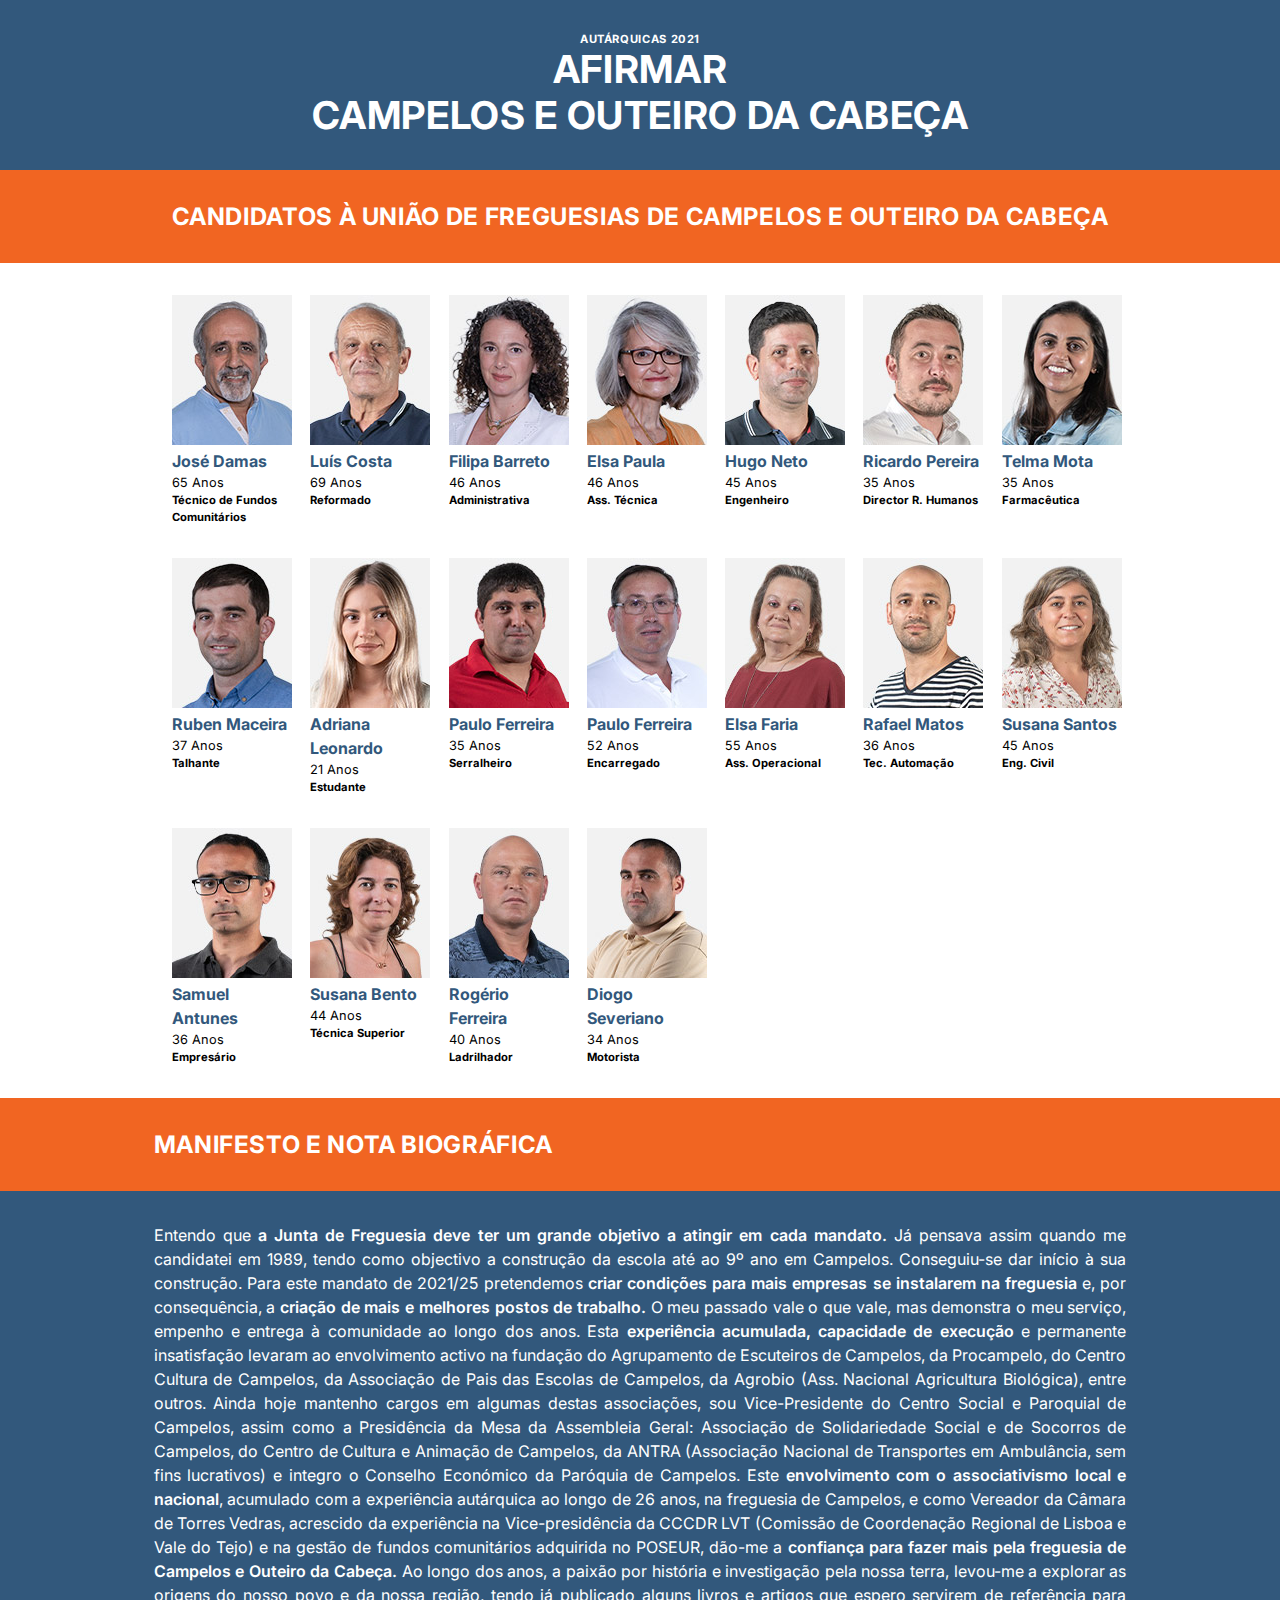
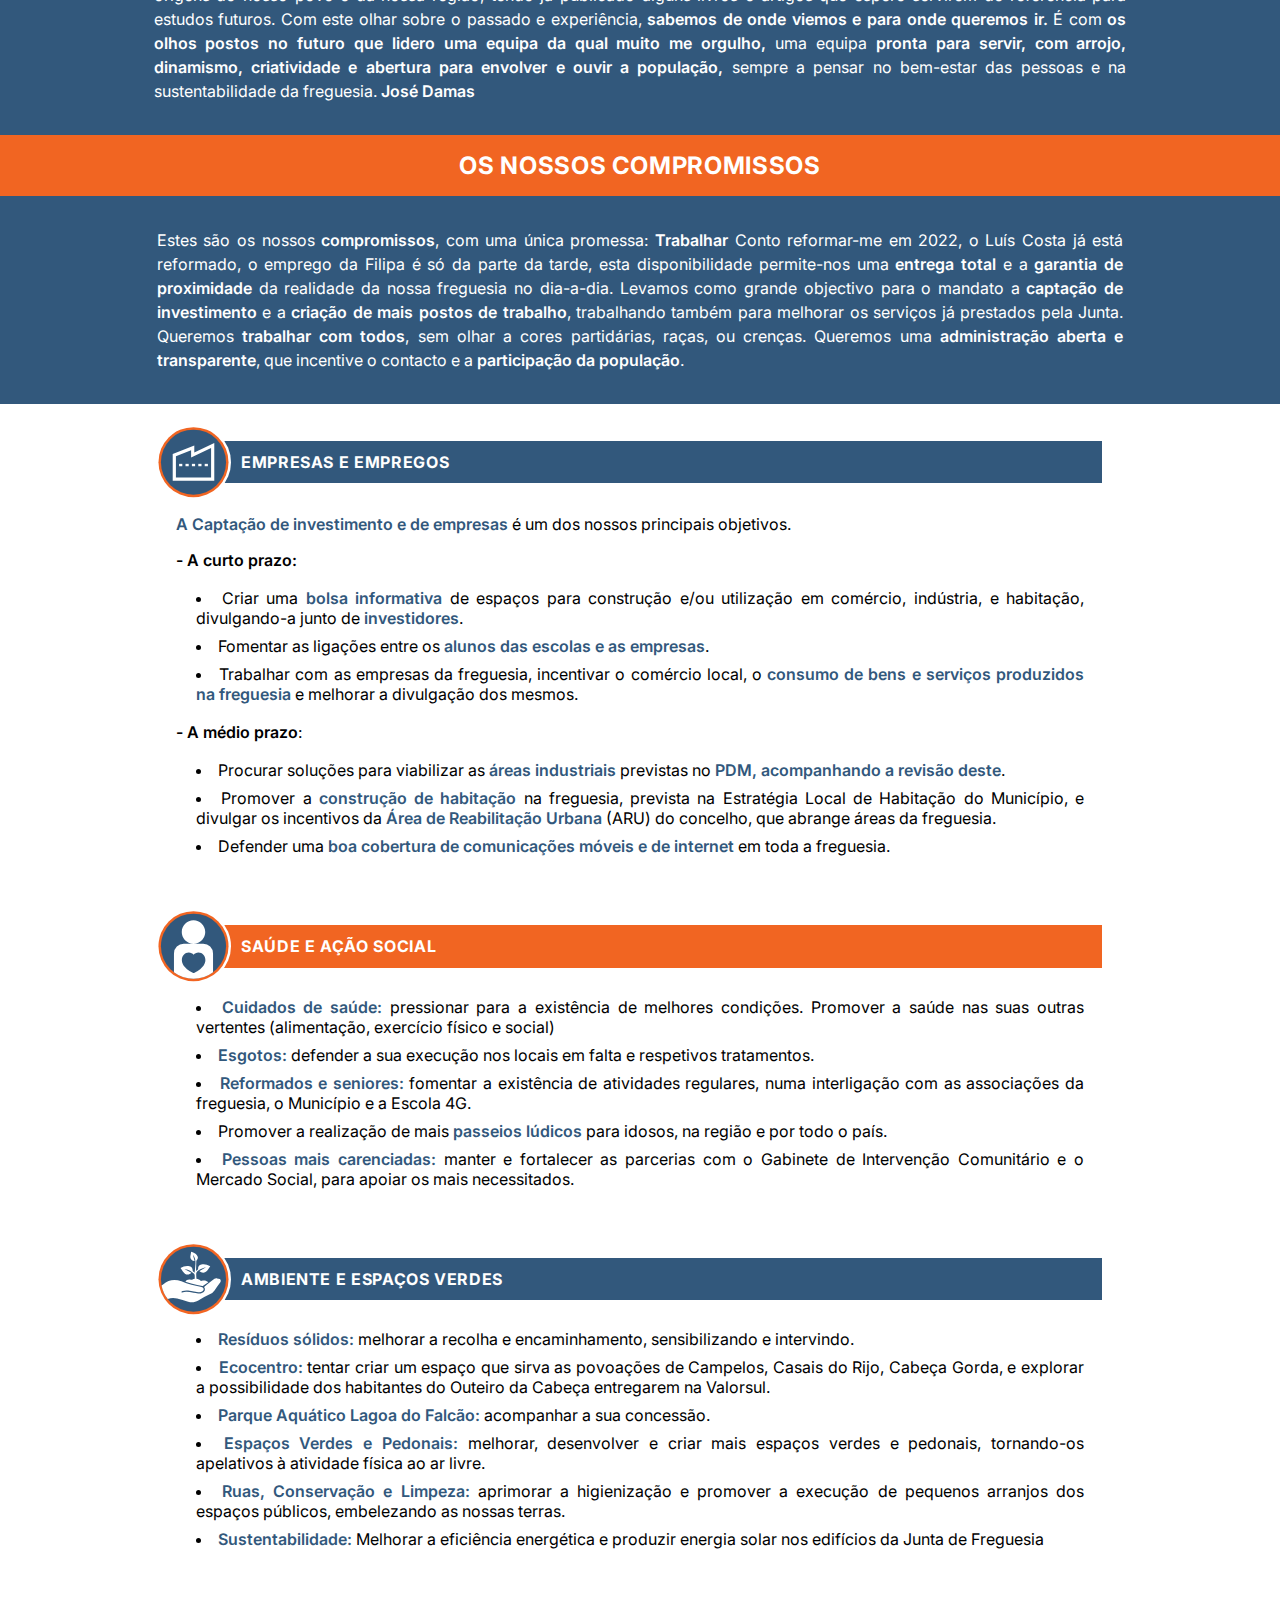
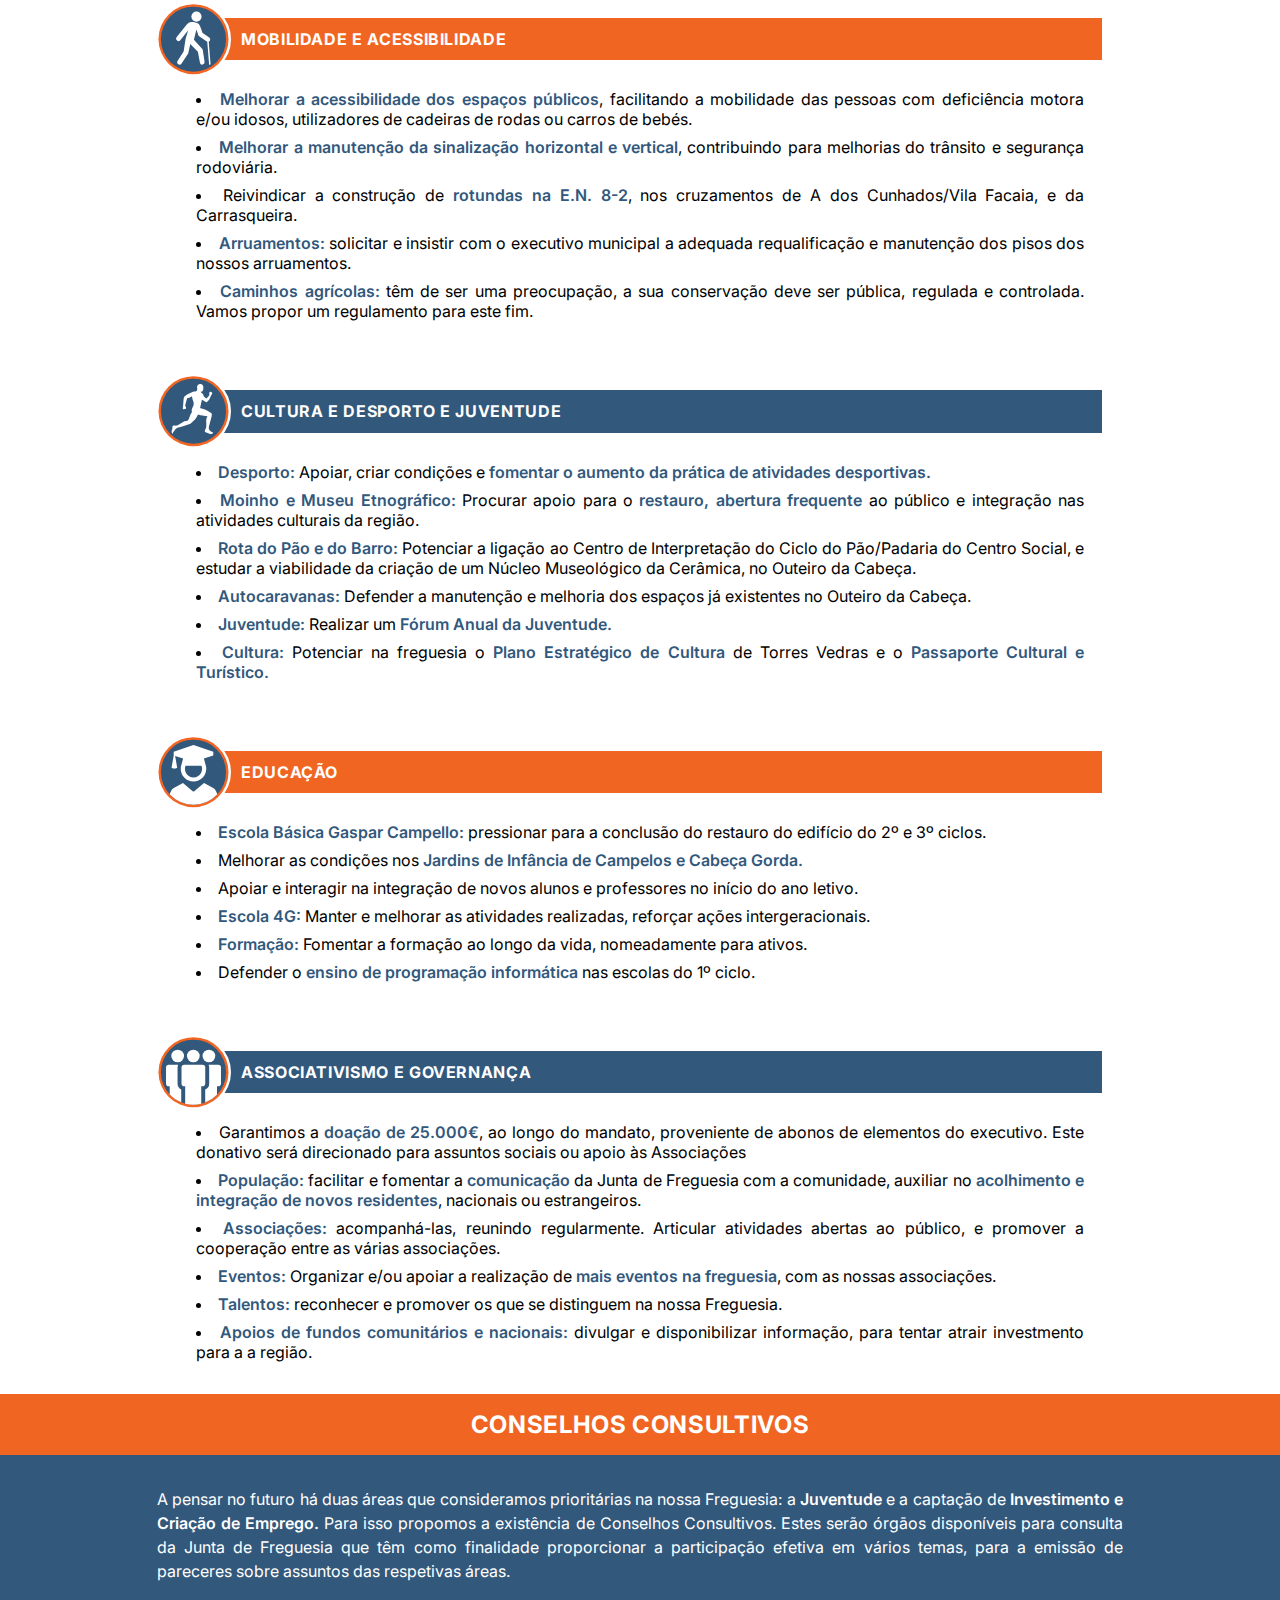
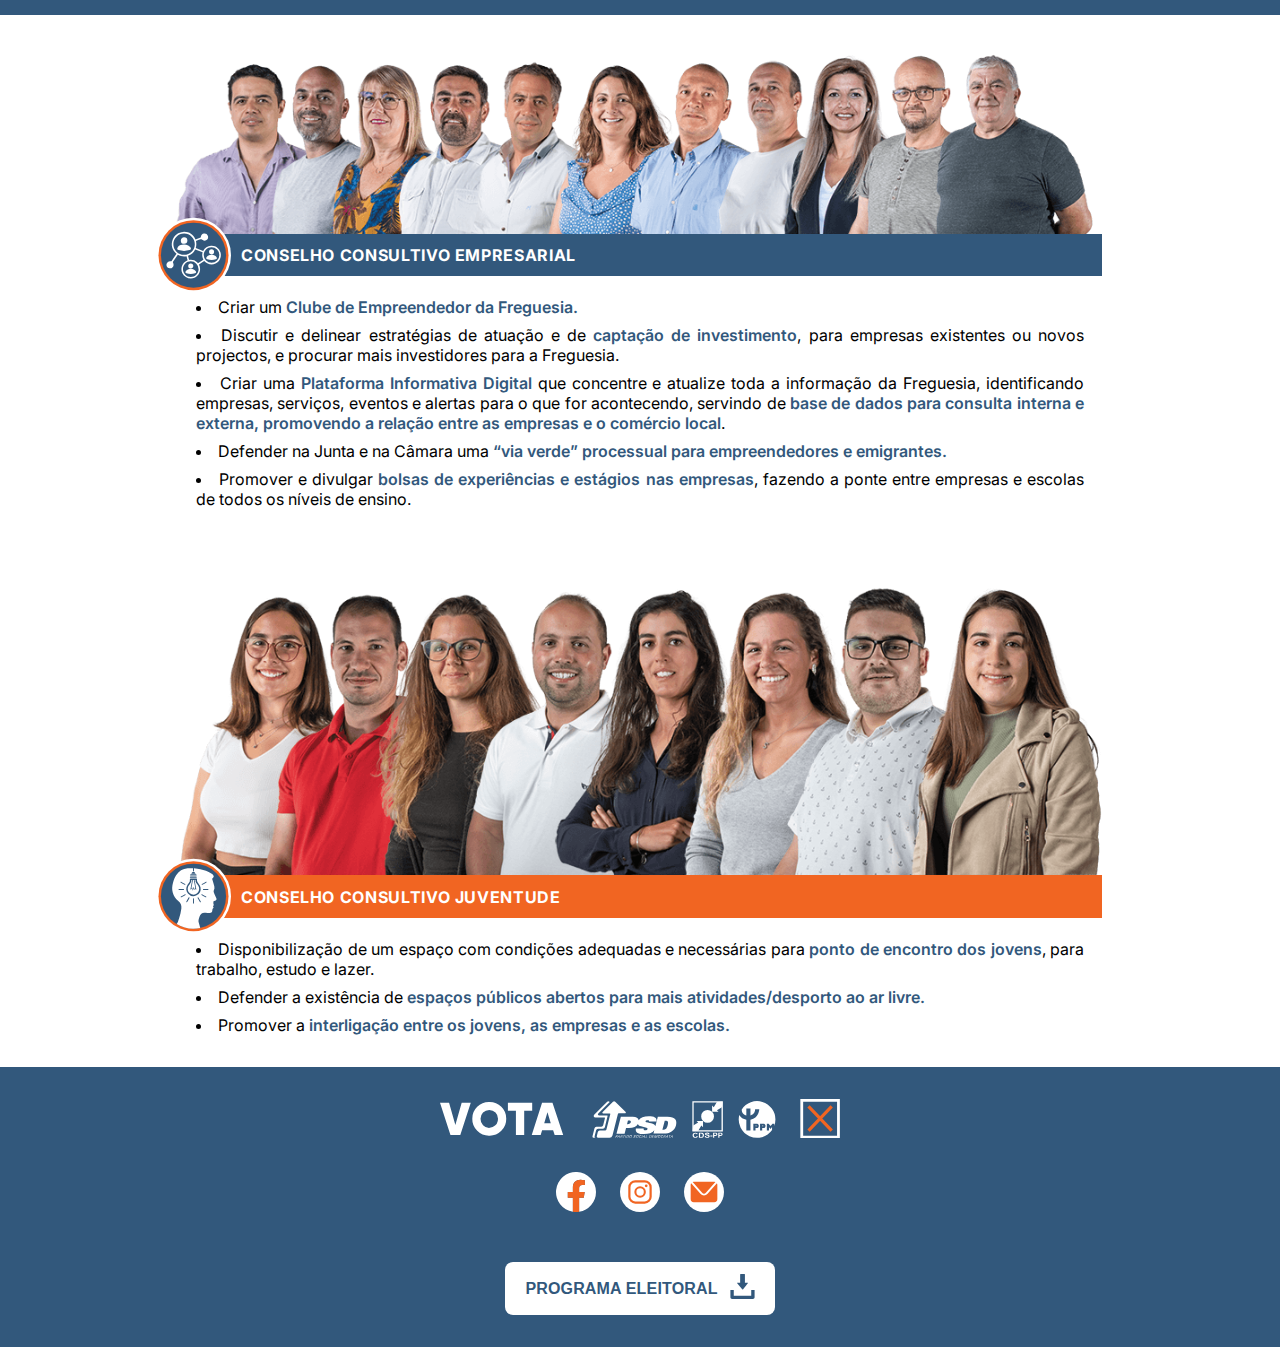
==== commit bd09c037: "troca de site e link whatsapp" ====
--- a/index.html
+++ b/index.html
@@ -6,10 +6,10 @@
 
     <meta http-equiv="x-ua-compatible" content="ie=edge" /> <!-- Use the latest Internet Explorer rendering mode-->
 
-	<link rel="stylesheet" href="css/styles-download.css">
+	<link rel="stylesheet" href="css/styles.css">
 
 	<link rel="preconnect" href="https://fonts.gstatic.com">
-	<link href="https://fonts.googleapis.com/css2?family=Inter:wght@200;700;900&display=block" rel="stylesheet"> 
+	<link href="https://fonts.googleapis.com/css2?family=Inter:wght@200;600;900&display=block" rel="stylesheet"> 
 
 	<link rel="icon" type="image/svg+xml" href="imgs/favicon.svg">
 	<link rel="icon" type="image/png" href="imgs/favicon.png">
@@ -19,8 +19,8 @@
 	
 
 	<meta property="og:title" content="Afirmar Campelos e Outeiro">
-	<meta property="og:description" content="da Ideia ao Master - do .doc ao .mov - ">
-	<meta property="og:image" content="imgs/campelosouteiro-destaque.jpg">
+	<meta property="og:description" content="Grupo de cidad&atilde;os que se prop&otilde;em com todo o empenho e dedica&ccedil;&atilde;o Afirmar Campelos e Outeiro da Cabe&ccedil;a, atrav&eacute;s da coliga&ccedil;&atilde;o PSD/CDS/PPM">
+	<meta property="og:image" content="https://campelosouteiro.com/imgs/campelosouteiro-destaque.jpg">
 
 	<meta property="og:url" content="https://campelosouteiro.com">
 	<meta name="twitter:card" content="summary_large_image">
@@ -34,40 +34,635 @@
 </head>
 <body>
 
-
-
-
-<section id="candidatos">
-
-		<div class="row orange" style="text-align: center; color: white;">
-
-			<h5 style="font-size: .5rem;">Aut&aacute;rquicas 2021</h5>	
+<section id="header" class="row blue t-center">
+<h5>Aut&aacute;rquicas 2021</h5>	
 <h1>Afirmar</h1>
 <h1>Campelos e Outeiro da Cabe&ccedil;a</h1>
-
-		</div>
-
-
-
-
-
-
-
 </section>
 
-<h2 style="font-weight: 200; margin-top: 60px;">Clique para fazer download em pdf</h2>
+
+<section id="candidatos">
+
+		<div class="row orange">
+
+			<h2>Candidatos &agrave; Uni&atilde;o de Freguesias de <span>Campelos e Outeiro da Cabe&ccedil;a</span></h2>
+
+		</div>
+
+
+
+		<div class="grid-container row candidatos">
+
+			<div class="membro-lista">
+
+				<img src="imgs/lista/01-jose-damas.jpg">
+				<p class="nome darkblue">José Damas</p>
+				<p class="idade">65 Anos</p>
+				<p class="job">T&eacute;cnico de Fundos Comunit&aacute;rios</p>
+
+			</div>
+			<div class="membro-lista">
+
+				<img src="imgs/lista/02-luis-costa.jpg">
+				<p class="nome darkblue">Luís Costa</p>
+				<p class="idade">69 Anos</p>
+				<p class="job">Reformado</p>
+
+			</div>
+			<div class="membro-lista">
+
+				<img src="imgs/lista/03-filipa-barreto.jpg">
+				<p class="nome darkblue">Filipa Barreto</p>
+				<p class="idade">46 Anos</p>
+				<p class="job">Administrativa</p>
+
+			</div>
+			<div class="membro-lista">
+
+				<img src="imgs/lista/04-elsa-paula.jpg">
+				<p class="nome darkblue">Elsa Paula</p>
+				<p class="idade">46 Anos</p>
+				<p class="job">Ass. T&eacute;cnica</p>
+
+			</div>
+			<div class="membro-lista">
+
+				<img src="imgs/lista/05-hugo-neto.jpg">
+				<p class="nome darkblue">Hugo Neto</p>
+				<p class="idade">45 Anos</p>
+				<p class="job">Engenheiro</p>
+
+			</div>
+			<div class="membro-lista">
+
+				<img src="imgs/lista/06-ricardo-pereira.jpg">
+				<p class="nome darkblue">Ricardo Pereira</p>
+				<p class="idade">35 Anos</p>
+				<p class="job">Director R. Humanos</p>
+			</div>
+
+			<div class="membro-lista">
+
+				<img src="imgs/lista/07-telma-mota.jpg">
+				<p class="nome darkblue">Telma Mota</p>
+				<p class="idade">35 Anos</p>
+				<p class="job">Farmac&ecirc;utica</p>
+			</div>
+			
+			<div class="membro-lista">
+
+				<img src="imgs/lista/08-ruben-maceira.jpg">
+				<p class="nome darkblue">Ruben Maceira</p>
+				<p class="idade">37 Anos</p>
+				<p class="job">Talhante</p>
+			</div>
+			
+			<div class="membro-lista">
+
+				<img src="imgs/lista/09-adriana-leonardo.jpg">
+				<p class="nome darkblue">Adriana Leonardo</p>
+				<p class="idade">21 Anos</p>
+				<p class="job">Estudante</p>
+
+			</div>
+			
+			<div class="membro-lista">
+
+				<img src="imgs/lista/10-paulo-ferreira.jpg">
+				<p class="nome darkblue">Paulo Ferreira</p>
+				<p class="idade">35 Anos</p>
+				<p class="job">Serralheiro</p>
+
+			</div>			
+
+			<div class="membro-lista">
+
+				<img src="imgs/lista/10-2-norberto-rodrigues.jpg">
+				<p class="nome darkblue">Paulo Ferreira</p>
+				<p class="idade">52 Anos</p>
+				<p class="job">Encarregado</p>
+
+			</div>
+			
+			<div class="membro-lista">
+
+				<img src="imgs/lista/11-elsa-faria.jpg">
+				<p class="nome darkblue">Elsa Faria</p>
+				<p class="idade">55 Anos</p>
+				<p class="job">Ass. Operacional</p>
+
+			</div>
+			
+			<div class="membro-lista">
+
+				<img src="imgs/lista/12-rafael-matos.jpg">
+				<p class="nome darkblue">Rafael Matos</p>
+				<p class="idade">36 Anos</p>
+				<p class="job">Tec. Automa&ccedil;&atilde;o</p>
+
+			</div>
+			
+			<div class="membro-lista">
+
+				<img src="imgs/lista/13-susana-santos.jpg">
+				<p class="nome darkblue">Susana Santos</p>
+				<p class="idade">45 Anos</p>
+				<p class="job">Eng. Civil</p>
+
+			</div>
+			
+			<div class="membro-lista">
+
+				<img src="imgs/lista/14-samuel-antunes.jpg">
+				<p class="nome darkblue">Samuel Antunes</p>
+				<p class="idade">36 Anos</p>
+				<p class="job">Empres&aacute;rio</p>
+
+			</div>
+			
+			<div class="membro-lista">
+
+				<img src="imgs/lista/15-susana-bento.jpg">
+				<p class="nome darkblue">Susana Bento</p>
+				<p class="idade">44 Anos</p>
+				<p class="job">T&eacute;cnica Superior</p>
+			</div>
+			
+			<div class="membro-lista">
+
+				<img src="imgs/lista/16-rogerio-ferreira.jpg">
+				<p class="nome darkblue">Rogério Ferreira</p>
+				<p class="idade">40 Anos</p>
+				<p class="job">Ladrilhador</p>
+
+			</div>
+			
+			<div class="membro-lista">
+
+				<img src="imgs/lista/17-diogo-severiano.jpg">
+				<p class="nome darkblue">Diogo Severiano</p>
+				<p class="idade">34 Anos</p>
+				<p class="job">Motorista</p>
+
+			</div>
+			
+
+
+		</div>
+
+
+
+
+</section>
+
+
+<section id="manifesto">
+	
+	<div class="row orange">
+
+		<h2 class="content manifesto" >Manifesto e Nota Biogr&aacute;fica</h2>
+	</div>
+	
+	<div class="row blue">
+
+		<p class="content">
+					Entendo que <span>a Junta de Freguesia deve ter um grande objetivo a atingir em cada mandato.</span>
+			J&aacute; pensava assim quando me candidatei em 1989, tendo como objectivo a constru&ccedil;&atilde;o da escola at&eacute; ao 9&ordm; ano em Campelos. Conseguiu-se dar in&iacute;cio &agrave; sua constru&ccedil;&atilde;o.
+			Para este mandato de 2021/25 pretendemos  <span>criar condi&ccedil;&otilde;es para mais empresas se instalarem na freguesia</span> e, por consequ&ecirc;ncia, a <span>cria&ccedil;&atilde;o de mais e melhores postos de trabalho. </span>
+			O meu passado vale o que vale, mas demonstra o meu servi&ccedil;o, empenho e entrega &agrave; comunidade ao longo dos anos. Esta <span>experi&ecirc;ncia acumulada, capacidade de execu&ccedil;&atilde;o</span> e permanente insatisfa&ccedil;&atilde;o levaram ao envolvimento activo na funda&ccedil;&atilde;o do Agrupamento de Escuteiros de Campelos, da Procampelo, do Centro Cultura de Campelos, da Associa&ccedil;&atilde;o de Pais das Escolas de Campelos, da Agrobio (Ass. Nacional Agricultura Biol&oacute;gica), entre outros.
+			Ainda hoje mantenho cargos em algumas destas associa&ccedil;&otilde;es, sou Vice-Presidente do Centro Social e Paroquial de Campelos, assim como a Presid&ecirc;ncia da Mesa da Assembleia Geral: Associa&ccedil;&atilde;o de Solidariedade Social e de Socorros de Campelos, do Centro de Cultura e Anima&ccedil;&atilde;o de Campelos, da ANTRA (Associa&ccedil;&atilde;o Nacional de Transportes em Ambul&acirc;ncia, sem fins lucrativos) e integro o Conselho Econ&oacute;mico da Par&oacute;quia de Campelos.
+			Este <span>envolvimento com o associativismo local e nacional</span>, acumulado com a experi&ecirc;ncia aut&aacute;rquica ao longo de 26 anos, na freguesia de Campelos,  e como Vereador da C&acirc;mara de Torres Vedras, acrescido da experi&ecirc;ncia na Vice-presid&ecirc;ncia da CCCDR LVT (Comiss&atilde;o de Coordena&ccedil;&atilde;o Regional de Lisboa e Vale do Tejo) e na gest&atilde;o de fundos comunit&aacute;rios adquirida no POSEUR, d&atilde;o-me a <span>confian&ccedil;a para fazer mais pela freguesia de Campelos e Outeiro da Cabe&ccedil;a.</span>
+			Ao longo dos anos, a paix&atilde;o por hist&oacute;ria e investiga&ccedil;&atilde;o pela nossa terra, levou-me a explorar as origens do nosso povo e da nossa regi&atilde;o, tendo j&aacute; publicado alguns livros e artigos que espero servirem de refer&ecirc;ncia para estudos futuros.
+			Com este olhar sobre o passado e experi&ecirc;ncia, <span>sabemos de onde viemos e para onde queremos ir.</span> &Eacute; com <span>os olhos postos no futuro que lidero uma equipa da qual muito me orgulho,</span> uma equipa <span>pronta para servir, com arrojo, dinamismo, criatividade e abertura para envolver e ouvir a popula&ccedil;&atilde;o,</span> sempre a pensar no bem-estar das pessoas e na sustentabilidade da freguesia.
+
+			<span>José Damas</span>
+
+		</p>
+
+	</div>
+
+</section>
+
+
+<section id="compromissos">
+	
+<div class="lista-compromissos">
+
+		<h2 class="row orange">Os Nossos Compromissos</h2>
+		<div class="row blue">
+			<p class="content row">
+				Estes s&atilde;o os  nossos <span>compromissos</span>, com uma &uacute;nica promessa: <span>Trabalhar</span>
+				Conto reformar-me em 2022, o Lu&iacute;s Costa j&aacute; est&aacute; reformado, o emprego da Filipa &eacute; s&oacute; da parte da tarde, esta disponibilidade permite-nos uma <span>entrega total</span> e a <span>garantia de  proximidade</span> da realidade da nossa freguesia no dia-a-dia.
+				Levamos como grande objectivo para o mandato a <span>capta&ccedil;&atilde;o de investimento</span> e a <span>cria&ccedil;&atilde;o de mais postos de trabalho</span>, trabalhando tamb&eacute;m  para melhorar os servi&ccedil;os j&aacute; prestados pela Junta.
+				Queremos <span>trabalhar com todos</span>, sem olhar a cores partid&aacute;rias, ra&ccedil;as, ou cren&ccedil;as.
+				Queremos uma <span>administra&ccedil;&atilde;o aberta e transparente</span>, que incentive o contacto e a <span>participa&ccedil;&atilde;o da popula&ccedil;&atilde;o</span>.
+			</p>
+		</div>
+	
+	
+	
+		<div class="row content" id="empresas">
+	
+			<div class="header-compromissos" >
+	
+				<svg  id="empresas-logo" class="svg-compromissos"  data-name="Layer 1" xmlns="http://www.w3.org/2000/svg" viewBox="0 0 910 910"><defs><style>.cls-1{fill:#fff;}.cls-2{fill:#f26522;}</style></defs><circle class="cls-1" cx="455" cy="455" r="455"/><circle class="cls-2" cx="455" cy="455" r="425"/><circle class="cls-3" cx="455" cy="455" r="395"/><rect class="cls-1" x="590.81" y="475.12" width="38.8" height="29.1"/><rect class="cls-1" x="513.2" y="475.12" width="38.8" height="29.1"/><rect class="cls-1" x="435.6" y="475.12" width="38.8" height="29.1"/><rect class="cls-1" x="358" y="475.12" width="38.8" height="29.1"/><rect class="cls-1" x="280.39" y="475.12" width="38.8" height="29.1"/><path class="cls-1" d="M712.21,683.83H207.79V360.17L469.7,257.69v84.89L712.21,226.17ZM246.59,645H673.41V287.85L430.9,404.25V314.53L246.59,386.66Z" transform="translate(-5 -5)"/></svg>
+	
+					<h3 class="title-compromisso blue">Empresas e Empregos</h3>
+			</div>
+			
+			<p style="margin:0 0 .75rem 0; padding: 0 20px;"><span style="color: var(--darkblue);">A Captação de investimento e de empresas</span> é um dos nossos principais objetivos.</p>
+					<p style="margin-bottom: 1rem; padding: 0 20px;"><span>- A curto prazo:</span> </p>
+	
+				<p>
+					<ul>
+						<li> Criar uma <span>bolsa informativa</span> de espaços para construção e/ou utilização em comércio, indústria, e habitação, divulgando-a junto de <span>investidores</span>.</li>
+						<li> Fomentar as ligações entre os <span>alunos das escolas e as empresas</span>.</li>
+						<li>Trabalhar com as empresas da freguesia, incentivar o comércio local, o <span>consumo de bens e serviços produzidos na freguesia</span> e melhorar a divulgação dos mesmos.<br/></li>
+					</ul>
+				</p>
+				
+				<p style="margin-bottom: 1rem; padding: 0 20px;">	<span>- A médio prazo</span>:</p>
+				<p>
+					<ul>
+						<li>Procurar soluções para viabilizar as <span>áreas industriais </span>previstas no <span>PDM, acompanhando a revisão deste</span>.</li>
+						<li>Promover a <span>construção de habitação</span> na freguesia, prevista na Estratégia Local de Habitação do Município, e divulgar os incentivos da <span>Área de Reabilitação Urbana</span> (ARU) do concelho, que abrange áreas da freguesia.</li>
+						<li>Defender uma <span>boa cobertura de comunicações móveis e de internet</span> em toda a freguesia.</li>
+					</ul>
+				
+				</p>
+		</div>
+	
+		<div class="row content" id="saude">
+			<div class="header-compromissos">
+	
+				<svg id="saude-logo" class="svg-compromissos" data-name="Layer 1" xmlns="http://www.w3.org/2000/svg" viewBox="0 0 910 910">
+				  <defs>
+				    <style>
+				      .cls-1{fill:#fff}
+				    </style>
+				  </defs>
+				  <circle class="cls-1" cx="455" cy="455" r="455"/>
+				  <circle cx="455" cy="455" r="425" fill="#f26522"/>
+				  <circle class="cls-3" cx="455" cy="455" r="395"/>
+				  <path class="cls-1" d="M460 146c-78.44 0-142.24 63.81-142.24 142.24S381.56 430.48 460 430.48s142.24-63.81 142.24-142.24S538.43 146 460 146ZM578.53 430.48H341.47A118.66 118.66 0 0 0 222.93 549v227a395.09 395.09 0 0 0 474.14 0V549a118.68 118.68 0 0 0-118.54-118.52ZM472.29 782.15a24.25 24.25 0 0 1-21.61 0c-114.88-57.07-132-121.3-132-154.51 0-50.85 36.7-90.68 83.55-90.68 26.2 0 45.66 11.63 59.27 26.29 13.59-14.66 33.06-26.25 59.25-26.25 46.85 0 83.56 39.83 83.56 90.68 0 33.17-17.15 97.4-132.02 154.47Z" transform="translate(-5 -5)"/>
+				</svg>
+	
+					<h3 class="title-compromisso orange">Sa&uacute;de e A&ccedil;&atilde;o Social</h3>
+			</div>
+	
+					
+				<ul>
+					<li><span>Cuidados de saúde:</span> pressionar para a existência de melhores condições. Promover a saúde nas suas outras vertentes (alimentação, exercício físico e social)</li>
+					<li><span>Esgotos:</span> defender a sua execução nos locais em falta e respetivos tratamentos.</li>
+					<li><span>Reformados e seniores:</span> fomentar a existência de atividades regulares, numa interligação com as associações da freguesia, o Município e a Escola 4G. </li>
+					<li>Promover a realização de mais <span>passeios lúdicos</span> para idosos, na região e por todo o país.</li>
+					<li><span>Pessoas mais carenciadas:</span> manter e fortalecer as parcerias com o Gabinete de Intervenção Comunitário e o Mercado Social, para apoiar os mais necessitados.</li>
+				</ul>		
+	
+		</div>
+		
+		<div class="row content" id="ambiente">
+			<div class="header-compromissos" >
+				
+			<svg id="ambiente-logo" class="svg-compromissos"  data-name="Layer 1" xmlns="http://www.w3.org/2000/svg" viewBox="0 0 910 910">
+			  <defs>
+			    <style>
+			      .cls-1{fill:#fff}
+			    </style>
+			  </defs>
+			  <circle class="cls-1" cx="455" cy="455" r="455"/>
+			  <circle cx="455" cy="455" r="425" fill="#f26522"/>
+			  <circle class="cls-3" cx="455" cy="455" r="395"/>
+			  <path class="cls-1" d="M473.58 381.11c3.73-38.51 8.23-75 10.54-111.56 2.37-37.62-5.82-72.87-31.33-105.61 7.24 26.38 13.74 50.07 20.46 74.54-30.57-.06-51.92-20.38-52.07-48.25-.06-11.25 3.31-22.52 5.17-33.77 1.55-9.32 3.17-18.61 4.82-28.23 26.2 7 50.26 17.82 68.18 39.64 19.88 24.2 19.33 42.76-2.28 65.15a11.59 11.59 0 0 0-2.95 7c-1.08 35.12-1.95 70.24-2.84 105.37-.1 4.14 0 8.29 0 14.6 8.7-6.79 15.76-11.68 22-17.49 2-1.88 2.61-6.18 2.47-9.31-1.29-29.09 11.49-46.29 40.17-52.46 22.09-4.75 44.23-3.78 65.43 4 14.72 5.43 28.71 12.83 42 18.9-11.29 16.39-21.75 32.46-33.1 47.88-26.19 35.59-67.08 40.49-99.13 10.32 13.35-8.19 25.89-16.65 39.13-23.78 13.5-7.27 27.7-13.24 41.41-21.91-8 1.22-16.22 1.84-24.08 3.77-32.32 7.91-59.83 24.93-83.3 47.85-6.39 6.24-11.07 17.14-11.4 26.09-.76 20.38 1.67 40.88 2.82 61.72 21 3.81 38.84 11.48 54 25.19 2.08 1.89 7.9.87 11.49-.33 28.19-9.36 53.4-4.66 79 16.49-22.07 15.06-42.45 29.1-63 42.83a12.89 12.89 0 0 1-8.82 1.88c-41.73-8.69-83.64-16.76-125-26.91-27.49-6.74-54.21-16.56-81.63-25.12 11.61-22.91 41.43-33 66.58-23.34 7.39 2.85 12.79 2.37 19.68-1.08 8.69-4.35 18.33-6.79 26.84-9.79 0-14.72.71-29.33-.35-43.81a28.71 28.71 0 0 0-7.49-16.81c-29.64-29.87-64-51.31-106.75-56.79a59.15 59.15 0 0 0-6.75 0l81.17 43.66c-21.58 23.77-54.47 28.41-78.4 11-10.87-7.9-19.39-19.39-27.89-30.1-9.27-11.68-17.3-24.34-26-36.78 32.65-19.82 68.28-32.92 108.73-23.46 27.36 6.4 39.46 23.46 38.58 51.49-.13 4.16 2.68 9.29 5.71 12.46 5.02 5.32 11.35 9.43 18.18 14.86Z" transform="translate(-5 -5)"/>
+			  <path class="cls-1" d="M789.45 487.56c5.86-18.95-6.79-34.15-26.58-32.81-2.93.19-6.65.41-8.78-1.11-13.87-9.88-27.43-6.79-39.77 1.78-16.53 11.47-32.38 24-48.07 36.59-25.81 20.73-51.26 41.91-77.15 63.14 19.11 31.65 10.22 57.46-27.19 72.44-14.94 6-30.25 8.38-46.43 5.22-19-3.71-38.12-6.82-57.27-9.72-45.42-6.88-90.77-21.12-136.64-1.76-1.76.74-6.79-1.75-7.3-3.58-.8-2.84 0-7.38 1.92-9.42 2.52-2.64 6.75-3.85 10.45-5.1 28.52-9.69 57.5-8.84 86.7-3.76q52.57 9.13 105.2 17.89a67.38 67.38 0 0 0 49.79-10.77c21.67-14.46 20.56-36.59-2.63-48.22a87.8 87.8 0 0 0-21.29-6.9c-36.36-7.6-73.51-12.38-109-22.83-41.54-12.24-81.49-29.77-122.42-44.2-81.39-28.68-155.91-18.86-222.73 39a161.29 161.29 0 0 1-17.83 13.22 393.35 393.35 0 0 0 75.22 165.18c37.19-17.3 74.71-18.5 113.74-6.95q66.5 19.67 133.47 37.65c42.87 11.46 83.59 8.61 123.41-14.54 47.08-27.42 96-51.78 144.36-76.92A144.06 144.06 0 0 0 715 595.76c21.91-31 44.27-61.66 66.24-92.61 3.34-4.77 6.5-10.06 8.21-15.59Z" transform="translate(-5 -5)"/>
+			</svg>
+	
+	
+					<h3 class="title-compromisso blue">Ambiente e Espa&ccedil;os Verdes</h3>
+			</div>
+	
+					
+				<ul>
+					<li><span>Res&iacute;duos s&oacute;lidos:</span> melhorar a recolha e encaminhamento, sensibilizando e intervindo. </li>
+					<li><span>Ecocentro: </span>tentar criar um espa&ccedil;o que sirva as povoa&ccedil;&otilde;es de Campelos, Casais do Rijo, Cabe&ccedil;a Gorda, e explorar a possibilidade dos habitantes do Outeiro da Cabe&ccedil;a entregarem na Valorsul.</li>
+					<li><span>Parque Aqu&aacute;tico Lagoa do Falc&atilde;o:</span> acompanhar a sua concess&atilde;o.</li>
+					<li><span>Espa&ccedil;os Verdes e Pedonais:</span> melhorar, desenvolver e criar mais espa&ccedil;os verdes e pedonais, tornando-os apelativos &agrave; atividade f&iacute;sica ao ar livre. </li>
+					<li><span>Ruas, Conserva&ccedil;&atilde;o e Limpeza:</span> aprimorar a higieniza&ccedil;&atilde;o e promover a execu&ccedil;&atilde;o de pequenos arranjos dos espa&ccedil;os p&uacute;blicos, embelezando as nossas terras.</li>
+					<li><span>Sustentabilidade:</span> Melhorar a efici&ecirc;ncia energ&eacute;tica e produzir energia solar nos edif&iacute;cios da Junta de Freguesia </li>
+				</ul>		
+
+		</div>
+		
+		<div class="row content" id="acessibilidade">
+			<div class="header-compromissos" >
+
+				<svg id="acessibilidade-logo" class="svg-compromissos" data-name="Layer 1" xmlns="http://www.w3.org/2000/svg" viewBox="0 0 910 910">
+				  <defs>
+				    <style>
+				      .cls-1{fill:#fff}
+				    </style>
+				  </defs>
+				  <circle class="cls-1" cx="455" cy="455" r="455"/>
+				  <circle cx="455" cy="455" r="425" fill="#f26522"/>
+				  <circle class="cls-3" cx="455" cy="455" r="395"/>
+				  <path class="cls-1" d="M666.8 761.85a8.4 8.4 0 0 1-7.68 9l-1 .07a8.38 8.38 0 0 1-9-7.68l-22.2-273.36a28.24 28.24 0 0 1-10.38-5l-87.86-59.81a28.58 28.58 0 0 1-9.51-13.07c-.15-.42-11.68-38.09-23.88-69.58l-30.12 124.66 99.4 109.51a28.51 28.51 0 0 1 7.69 14.72l22.12 143.32a28.54 28.54 0 1 1-56.1 10.55l-25.21-134-92.5-94.18-23.47 110.19a28.87 28.87 0 0 1-3.71 8.81l-78.18 119.23a28.59 28.59 0 0 1-39.42 8.77c-13.3-8.47-18-26.89-9.54-40.2l74-114.36 24-156L396 352.58l-96.19 119.18a28.55 28.55 0 0 1-45.53-34.46l126.78-157.15q.54-.7 1.11-1.38c3-3.46 29.75-35.44 73-26.3 38.73 8.2 68.69 13.84 82.32 43 12.61 26.94 26.76 73.05 32.72 89.59l81.21 54.69a28.31 28.31 0 0 1-6.77 48.95Z" transform="translate(-5 -5)"/>
+				  <circle class="cls-1" cx="490.94" cy="180.84" r="61.9"/>
+				</svg>
+	
+					<h3 class="title-compromisso orange">Mobilidade e Acessibilidade</h3>
+			</div>
+	
+					
+				<ul>
+					<li><span>Melhorar a acessibilidade dos espa&ccedil;os p&uacute;blicos</span>, facilitando a mobilidade das pessoas com defici&ecirc;ncia motora e/ou idosos, utilizadores de cadeiras de rodas ou carros de beb&eacute;s.</li>
+					<li><span>Melhorar a manuten&ccedil;&atilde;o da sinaliza&ccedil;&atilde;o horizontal e vertical</span>, contribuindo para melhorias do tr&acirc;nsito e seguran&ccedil;a rodovi&aacute;ria.</li>
+					<li>Reivindicar a constru&ccedil;&atilde;o de <span>rotundas na E.N. 8-2</span>, nos cruzamentos de A dos Cunhados/Vila Facaia, e da Carrasqueira.</li>
+					<li><span>Arruamentos:</span> solicitar e insistir com o executivo municipal a adequada requalifica&ccedil;&atilde;o e manuten&ccedil;&atilde;o dos pisos dos nossos arruamentos.</li>
+					<li><span>Caminhos agr&iacute;colas:</span> t&ecirc;m de ser uma preocupa&ccedil;&atilde;o, a sua conserva&ccedil;&atilde;o deve ser p&uacute;blica, regulada e controlada. Vamos propor um regulamento para este fim.</li>
+				</ul>		
+
+		</div>
+
+
+		
+		<div class="row content" id="cultura">
+			<div class="header-compromissos" >
+
+				<svg id="cultura-logo" class="svg-compromissos" data-name="Layer 1" xmlns="http://www.w3.org/2000/svg" viewBox="0 0 910 910">
+				  <defs>
+				    <style>
+				      .cls-1{fill:#fff}
+				    </style>
+				  </defs>
+				  <circle class="cls-1" cx="455" cy="455" r="455"/>
+				  <circle cx="455" cy="455" r="425" fill="#f26522"/>
+				  <circle class="cls-3" cx="455" cy="455" r="395"/>
+				  <path class="cls-1" d="M630.11 522.24c-39.54-7.24-78.52-6.09-115.17-21.24-3.8 7.09-7.54 13.56-10.79 20.25-13 26.84-31 49.47-55.26 67.07a65.11 65.11 0 0 0-13.15 12c-7.95 10.17-18.39 14.92-30.54 18.42-18.36 5.29-36 12.91-54.3 18.57-25 7.74-50.12 14.89-75.35 21.69-17.69 4.77-31.26 14.45-40.69 30.12-8.09 13.39-20.86 23.88-25.12 39.81-.48 1.81-4.05 4.25-5.72 3.93-2.22-.42-5.14-3-5.74-5.13-3.71-13.43-5.55-27.31.67-40.27 5-10.31 6.09-20.6 5.26-31.66-1.28-17.07 3.41-21.87 20.62-21.95a42.64 42.64 0 0 1 7.76.34c21.31 3.84 39.51-2.47 56.59-15.3 12.58-9.46 26.4-17.3 39.82-25.63a87 87 0 0 1 42.55-13.35c16.46-.7 26.23-9.26 31.5-24.21 5.5-15.61 10.39-31.5 17-46.65 4.92-11.32 12.3-21.54 18.12-32.5 1.63-3.07 2.82-7.27 2.14-10.51-3.64-17.2-2-33.46 6.66-48.88a44.93 44.93 0 0 1 2.17-4.13c16.9-23.82 16.58-49 7-75.48-5.9-16.23-12.64-32.36-12.69-50.18 0-5-2.79-8.49-8-5.1-16.9 10.94-35.08 18.65-52.68 21.92-4.85 16.33-9.49 31.05-13.55 45.92-3.75 13.7-7.08 27.52-10.08 41.4-.5 2.35.78 6.25 2.61 7.75 8 6.57 9.73 11.43 6.13 21a4.53 4.53 0 0 0-.47 1.46c0 5.09 1.59 12-4.82 13.19-9.21 1.71-18.85 1.46-28.28 1.2-1.63 0-4.46-4.27-4.48-6.58a215.19 215.19 0 0 1 1.47-24.31c.53-5 2.35-9.94 2.75-15 2.14-27.07 3.82-54.18 6.13-81.24.48-5.56 2.94-11 4.53-16.42 2.54-8.68 8.21-14.48 16-19.07 9.55-5.64 18.13-13 27.82-18.29 12.81-7.06 26.3-12.91 39.48-19.31 4.13-2 8.7-3.47 12.25-6.23 10.6-8.23 22.68-9.81 35.34-8.62 21.74 2 32.11-15.84 30.12-33.67-.81-7.18-2.48-14.37-2.34-21.53.36-18.2 10.71-31 26.31-33.77 21.58-3.86 40 4.46 46.77 21.58 3.47 8.71 5.87 17.51 2 27.14-1.26 3.12 0 7.65 1.06 11.23 1.69 5.58.82 8.71-5.27 8.32-1.84 6.65-3.21 13.09-5.52 19.17-.76 2-3.89 4.06-6.1 4.26-3.75.32-7.62-.82-13.27-1.6.25 3.17-.59 6.93.91 8.77 3.55 4.35 7.68 8.75 12.52 11.4 13 7.11 18 18.59 20.19 32.23a14.74 14.74 0 0 0 3.67 7.85c8.85 8.62 18.09 16.84 27 25 7.41-7 16.21-14.54 24-23a97.1 97.1 0 0 0 13.28-18.92c1.66-3 1.19-7.28 1.17-11 0-5.65-1.22-11.36-.63-16.9.91-8.66 15.67-15.75 23-11.29 15.78 9.65 18.3 19 4.83 35.4a68.09 68.09 0 0 0-8.9 14c-7.14 15.17-12.67 31.23-21.11 45.61-5.6 9.54-14.88 17-23 25-4.93 4.86-11 5.21-17.19 1.78-15.9-8.84-31.81-17.66-47.1-26.15-6.93 32-14.24 65.75-21.7 100.17 9.49 2.9 19.94 6.43 30.57 9.3 37.84 10.23 70 32 103.37 51.15 3.87 2.22 7.8 8 8 12.23a99.14 99.14 0 0 1-2.72 28.2c-10.36 41.42-21.4 82.67-32.17 124q-10 38.37 23.8 59.13c7.71 4.73 15.68 9.06 23.33 13.89 2 1.25 4.75 4 4.45 5.56-.44 2.21-3 4.9-5.27 5.72-13.17 4.76-26.56 6.61-40.24 1.68-15.42-5.41-30.8-10.83-46.24-15.98-7.2-2.43-10.92-7.51-10.28-14.57.53-6 1.84-12.59 4.84-17.71 10.07-17.14 13-35.85 13.89-55.11a166.48 166.48 0 0 0-.23-17.87c-1.72-30.65-4.4-61.36 14.71-89.5Z" transform="translate(-5 -5)"/>
+				</svg>
+	
+					<h3 class="title-compromisso blue">Cultura e Desporto e Juventude</h3>
+			</div>
+	
+			
+				<ul>
+					<li><span>Desporto:</span>  Apoiar, criar condi&ccedil;&otilde;es e <span>fomentar o aumento da pr&aacute;tica de atividades desportivas.</span></li>
+					<li><span>Moinho e  Museu Etnogr&aacute;fico:</span> Procurar apoio para o <span>restauro, abertura frequente</span> ao p&uacute;blico e integra&ccedil;&atilde;o nas atividades culturais da regi&atilde;o.</li>
+					<li><span>Rota do P&atilde;o e do Barro:</span> Potenciar a liga&ccedil;&atilde;o ao Centro de Interpreta&ccedil;&atilde;o do Ciclo do P&atilde;o/Padaria do Centro Social, e estudar a viabilidade da cria&ccedil;&atilde;o de um N&uacute;cleo Museol&oacute;gico da Cer&acirc;mica, no Outeiro da Cabe&ccedil;a.</li>
+					<li><span>Autocaravanas:</span> Defender a manuten&ccedil;&atilde;o e melhoria dos espa&ccedil;os j&aacute; existentes no Outeiro da Cabe&ccedil;a. </li>
+					<li><span>Juventude:</span> Realizar um <span>F&oacute;rum Anual da Juventude.</span></li>
+					<li><span>Cultura:</span> Potenciar na freguesia o <span>Plano Estrat&eacute;gico de Cultura</span> de Torres Vedras e o <span>Passaporte Cultural e Tur&iacute;stico.</span> </li>
+				</ul>		
+
+		</div>
+
+		
+		<div class="row content" id="educacao">
+			<div class="header-compromissos" >
+
+				<svg id="educacao-logo" class="svg-compromissos" data-name="Layer 1" xmlns="http://www.w3.org/2000/svg" viewBox="0 0 910 910">
+				  <defs>
+				    <style>
+				      .cls-1{fill:#fff}
+				    </style>
+				  </defs>
+				  <circle class="cls-1" cx="455" cy="455" r="455"/>
+				  <circle cx="455" cy="455" r="425" fill="#f26522"/>
+				  <circle class="cls-3" cx="455" cy="455" r="395"/>
+				  <path d="M363.18 381.83h193.76a103.9 103.9 0 1 1-193.76 0ZM460 129l-240.19 82.83v46.37l-26.13 147.69c11.75 7.21 24.63 10.68 34.41 10.68s22.6-3.48 34.36-10.68l-25.17-142.22 96.77 30.26-25.61 93.94c-1.56 6.1-3.15 18.55-3.2 31.08A154.72 154.72 0 0 0 460 573.7c85.47 0 154.74-69.26 154.74-154.75 0-12.53-1.65-25-3.15-31.08l-25.65-93.71 114.23-36v-46.33Z" transform="translate(-5 -5)" fill-rule="evenodd" fill="#fff"/>
+				  <path class="cls-1" d="M733.56 691.62c-8.32-19.55-16.84-30.36-39.78-42.79l-106.24-57.55-118.6 99.37a14.13 14.13 0 0 1-18.06 0l-118.49-99.33-106.16 57.51c-22.93 12.43-31.51 23.24-39.82 42.79l-15.84 37.19a395 395 0 0 0 578.86 0Z" transform="translate(-5 -5)"/>
+				</svg>
+	
+					<h3 class="title-compromisso orange">Educa&ccedil;&atilde;o</h3>
+			</div>
+	
+			
+				<ul>
+					<li><span>Escola B&aacute;sica Gaspar Campello: </span>pressionar para a conclus&atilde;o do restauro do edif&iacute;cio do 2&ordm; e 3&ordm; ciclos. </li>
+					<li>Melhorar as condi&ccedil;&otilde;es nos <span>Jardins de Inf&acirc;ncia de Campelos e Cabe&ccedil;a Gorda.</span></li>
+					<li>Apoiar e interagir na integra&ccedil;&atilde;o de novos alunos e professores no in&iacute;cio do ano letivo.</li>
+					<li><span>Escola 4G:</span> Manter e melhorar as atividades realizadas, refor&ccedil;ar a&ccedil;&otilde;es intergeracionais.</li>
+					<li><span>Forma&ccedil;&atilde;o:</span> Fomentar a forma&ccedil;&atilde;o ao longo da vida, nomeadamente para ativos. </li>
+					<li>Defender o <span>ensino de programa&ccedil;&atilde;o inform&aacute;tica</span> nas escolas do 1&ordm; ciclo.</li>
+				</ul>		
+
+		</div>
+
+
+		
+		<div class="row content" id="associativismo">
+			<div class="header-compromissos" >
+
+				<svg id="associativismo-logo" class="svg-compromissos" data-name="Layer 1" xmlns="http://www.w3.org/2000/svg" viewBox="0 0 910 910">
+				  <defs>
+				    <style>
+				      .cls-1{fill:#fff}
+				    </style>
+				  </defs>
+				  <circle class="cls-1" cx="455" cy="455" r="455"/>
+				  <circle cx="455" cy="455" r="425" fill="#f26522"/>
+				  <circle class="cls-3" cx="455" cy="455" r="395"/>
+				  <circle class="cls-1" cx="263.05" cy="258.41" r="77.09"/>
+				  <circle class="cls-1" cx="452.99" cy="258.41" r="77.1"/>
+				  <circle class="cls-1" cx="641.96" cy="258.41" r="77.1"/>
+				  <path class="cls-1" d="M568.42 368.34H348.58a34 34 0 0 0-34 34V596.7a34 34 0 0 0 34 34H359V842a397.9 397.9 0 0 0 194.9 1.79V630.7h14.48a34 34 0 0 0 34-34V402.34a34 34 0 0 0-33.96-34ZM744.87 733.62V630.7h14.45a34 34 0 0 0 34-34V402.34a34 34 0 0 0-34-34H642.8a81.22 81.22 0 0 1 7.6 34V596.7a82.08 82.08 0 0 1-48.48 74.81v157.22a395.49 395.49 0 0 0 142.95-95.11ZM266.61 596.71V402.34a81.25 81.25 0 0 1 7.59-34H160.66a34 34 0 0 0-34 34v194.37a34 34 0 0 0 34 34h10.48v98.7A395.73 395.73 0 0 0 311.07 826V669.6a82 82 0 0 1-44.46-72.89Z" transform="translate(-5 -5)"/>
+				</svg>
+
+					<h3 class="title-compromisso blue">Associativismo e Governan&ccedil;a</h3>
+			</div>
+	
+			
+				<ul>
+					<li>Garantimos a <span>doa&ccedil;&atilde;o de 25.000&euro;</span>, ao longo do mandato, proveniente de abonos de elementos do executivo. Este donativo ser&aacute; direcionado para assuntos sociais ou apoio &agrave;s Associa&ccedil;&otilde;es</li>
+					<li><span>Popula&ccedil;&atilde;o:</span> facilitar e fomentar a <span>comunica&ccedil;&atilde;o</span> da Junta de Freguesia com a comunidade, auxiliar no <span>acolhimento e integra&ccedil;&atilde;o de novos residentes</span>, nacionais ou estrangeiros.</li>
+					<li><span>Associa&ccedil;&otilde;es:</span> acompanh&aacute;-las, reunindo regularmente. Articular atividades abertas ao p&uacute;blico, e promover a coopera&ccedil;&atilde;o entre as v&aacute;rias associa&ccedil;&otilde;es.</li>
+					<li><span>Eventos:</span> Organizar e/ou apoiar a realiza&ccedil;&atilde;o de <span>mais eventos na freguesia</span>, com as nossas associa&ccedil;&otilde;es. </li>
+					<li><span>Talentos: </span>reconhecer e promover os que se distinguem na nossa Freguesia.</li>
+					<li><span>Apoios de fundos comunit&aacute;rios e nacionais:</span> divulgar e disponibilizar informa&ccedil;&atilde;o, para tentar atrair investmento para a a regi&atilde;o.</li>
+				</ul>		
+
+		</div>
+
+
+
+
+	</div>	
+</section>
+
+<section id="conselhos">
+	
+	<div class="lista-compromissos">
+
+		<h2 class="row orange">Conselhos Consultivos</h2>
+		<div class="row blue">
+			<p class="content row">
+				A pensar no futuro h&aacute; duas &aacute;reas que consideramos priorit&aacute;rias na nossa Freguesia: a <span>Juventude</span> e a capta&ccedil;&atilde;o de <span>Investimento e Cria&ccedil;&atilde;o de Emprego.</span>
+				Para isso propomos a exist&ecirc;ncia de Conselhos Consultivos. 
+				Estes ser&atilde;o &oacute;rg&atilde;os dispon&iacute;veis para consulta da Junta de Freguesia que t&ecirc;m como finalidade proporcionar a participa&ccedil;&atilde;o efetiva em v&aacute;rios temas, para a emiss&atilde;o de pareceres sobre assuntos das respetivas &aacute;reas.
+			</p>
+		</div>
+	
+	
+	
+		<div class="row content" id="conselho-empresarial">
+
+			<img src="imgs/lista/conselho-consultivo-empresarial.png" class="img-conselhos" alt="Conselho Empresarial">
+	
+			<div class="header-conselho" >
+	
+				<svg id="empresarial-logo" class="svg-compromissos" data-name="Layer 1" xmlns="http://www.w3.org/2000/svg" viewBox="0 0 910 910"><defs><style>.cls-1{fill:#fff;}.cls-2{fill:#f26522;}</style></defs><circle class="cls-1" cx="455" cy="455" r="455"/><circle class="cls-2" cx="455" cy="455" r="425"/><circle class="cls-3" cx="455" cy="455" r="395"/><path class="cls-1" d="M248.85,439.07c-53.4-48.41-72-106.46-45.72-173.87,22.05-56.6,66.47-88.62,127-92.65,69-4.6,117.6,28.72,149.17,90.77,20.47-7,41.35-13.92,61.93-21.62,2.06-.77,2.83-6.31,3.3-9.76,2.87-20.76,17.56-36.3,37.35-39.14a43.69,43.69,0,0,1,30.79,79.41C595.16,284.12,571,282,556.79,266c-5.52-6.23-9.86-6.19-16.71-3.66C522,269,503.66,275,484.88,281.48c6.73,28.77,6.7,56.5-2.37,85.43l89.34,35.77c21.41-37.49,52.89-59.89,96.54-62.43,31.21-1.82,58.68,8.29,82,29.15,45.61,40.87,49.55,111.48,9.9,158.36-37.33,44.14-118.89,60.43-175.45-2.24l-63,42.77c36,74.55-5.26,140-55.28,160.76-55.77,23.14-120.16-.67-146.63-54.63-24.05-49-12.63-124.78,63.46-157.71l-13.19-49.6c-37.08,6.06-72,1.08-105.13-18l-60.84,89.36c3.54,11.77,8.5,21.69,9.2,31.91,1.74,25.61-19.52,45.74-45.12,44.55-25-1.15-44.53-23.61-41.39-47.59,3.46-26.36,26.31-43.3,51.72-38.8,3.36.6,9,0,10.49-2.17C209.32,497.47,229,468.2,248.85,439.07Zm91.53,11.6c72.05.15,130.56-58,130.61-129.8S412.48,190.5,340.75,190.48c-71.3,0-129.74,58.21-130,129.52A129.8,129.8,0,0,0,340.38,450.67Zm428.3,2.65a94.78,94.78,0,0,0-94.55-94.57c-51.87-.07-94.66,42.59-94.79,94.49a94.67,94.67,0,1,0,189.34.08ZM422.13,719c52.23-.1,94.58-42.36,94.61-94.41a95,95,0,0,0-94.32-94.89c-52.36-.3-95.16,42.51-95.08,95.13C327.41,676.89,369.91,719.12,422.13,719ZM388.48,462.15c3.86,14.49,7.95,28.35,11.14,42.41,1.48,6.54,4.16,7.88,10.67,7.2,33.84-3.51,63.52,6.44,88.61,29.42,4,3.65,6.82,8.54,10.17,12.84l65.87-44.72c-14.94-28.73-18.22-57.95-9.69-88.94l-89.52-35.7C456.75,422,428,447.66,388.48,462.15Z"/><path class="cls-1" d="M340.52,404.81c-22.39-4.11-44.54-7.55-66.38-12.38C258.65,389,254,378,260.83,363.39c5.94-12.74,15.94-21.73,28.57-27.49,34-15.53,68.68-16.3,102.15.22,11.11,5.48,21.12,15.74,28.23,26.14,9.51,13.93,3.59,26.73-12.77,30.35C385.17,397.43,363,400.75,340.52,404.81Z"/><path class="cls-1" d="M380.46,278.15a39.58,39.58,0,0,1-79.15.39c-.2-21.51,17.85-39.74,39.43-39.82A39.74,39.74,0,0,1,380.46,278.15Z"/><path class="cls-1" d="M675,513.11c-17.31-3.09-35-5.72-52.51-9.57-12.74-2.81-16.89-12-10-23.35,4.29-7.11,10.5-14.35,17.63-18.24,29.06-15.85,59.12-15.94,88.07.1,7.6,4.21,14,12.36,18.4,20.15,5.69,10.09,1.32,18.61-9.89,21.14C709.89,507.11,692.86,509.8,675,513.11Z"/><path class="cls-1" d="M705.05,414.33a31.07,31.07,0,0,1-30.89,31,30.78,30.78,0,1,1,30.89-31Z"/><path class="cls-1" d="M421.48,684.16c-17.81-3.36-35.16-6.16-52.28-10-10.84-2.44-15.48-10.69-9.85-20.24,5.19-8.78,12.79-17.83,21.59-22.47,26.65-14,54.76-13.78,81.66-.36,8.16,4.07,15.5,11.71,20.64,19.43,7.58,11.37,3.25,21-9.92,24C456.21,678.34,438.83,681,421.48,684.16Z"/><path class="cls-1" d="M452.53,585.21c-.08,17.74-13.21,31-30.75,31a30.79,30.79,0,1,1,30.75-31Z"/></svg>
+	
+				<h3 class="title-compromisso blue">Conselho Consultivo Empresarial</h3>
+
+			</div>
+
+	
+					<ul>
+						<li>Criar um <span>Clube de Empreendedor da Freguesia.</span></li>
+						<li>Discutir e delinear estrat&eacute;gias de atua&ccedil;&atilde;o e de <span>capta&ccedil;&atilde;o de investimento</span>, para empresas existentes ou novos projectos, e procurar mais investidores para a Freguesia.</li>
+						<li>Criar uma <span>Plataforma Informativa Digital</span> que concentre e atualize toda a informa&ccedil;&atilde;o da Freguesia, identificando empresas, servi&ccedil;os, eventos e alertas para o que for acontecendo, servindo de <span>base de dados para consulta interna e externa, promovendo a rela&ccedil;&atilde;o entre as empresas e o com&eacute;rcio local</span>.</li>
+						<li>Defender na Junta e na C&acirc;mara uma <span>&ldquo;via verde&rdquo; processual para empreendedores e emigrantes.</span></li>
+						<li>Promover e divulgar <span>bolsas de experi&ecirc;ncias e est&aacute;gios nas empresas</span>, fazendo a ponte entre empresas e escolas de todos os n&iacute;veis de ensino.</li>
+					</ul>
+	
+		</div>
+
+	
+		<div class="row content" id="conselho-juventude">
+
+			<img src="imgs/lista/conselho-consultivo-Juventude.png" class="img-conselhos" alt="Conselho Juventude">
+	
+			<div class="header-conselho" >
+	
+				<svg id="juventude-logo" class="svg-compromissos" data-name="Layer 1" xmlns="http://www.w3.org/2000/svg" viewBox="0 0 910 910"><defs><style>.cls-1{fill:#fff;}.cls-2{fill:#f26522;}</style></defs><circle class="cls-1" cx="455" cy="455" r="455"/><circle class="cls-2" cx="455" cy="455" r="425"/><circle class="cls-3" cx="455" cy="455" r="395"/><path class="cls-1" d="M427.63,258.87H439.4c-5.16,26.59-10.22,52.67-15.27,78.76-2,10.3-4.2,20.58-5.69,31-.38,2.64,1.64,5.62,2.56,8.45,1.86-2.19,3.87-4.28,5.56-6.6,2.91-4,5.62-8.07,8.41-12.11l2.67,1,9,29.83c3.65-10.49,6.71-19.28,10.61-30.52l4.4,18.27,16.76-13.12c1.07,3.68,1.58,6.84,2.94,9.6.78,1.59,2.91,2.52,4.44,3.75,1.12-1.7,2.74-3.27,3.21-5.14.42-1.67-.35-3.68-.7-5.52q-9.44-49.14-18.88-98.29c-.56-2.89-1-5.8-1.54-9.22h11.83c.24,1.57.89,3.17.65,4.62-2.21,13.38,4.13,24,11.08,34.34,5.86,8.7,12.08,17.16,18.34,25.58,18.76,25.19,19.15,58.66.87,83.57a69.73,69.73,0,0,1-125.85-44.71,68.11,68.11,0,0,1,14.72-39.47c4-5.09,7.9-10.23,11.54-15.55C420.91,292.94,432.64,279.22,427.63,258.87Z"/><path class="cls-1" d="M464.1,367.63c-1.77-7.9-3.51-15.68-5.82-26-4,11.71-7.33,21.25-11.29,32.75-2.59-8.61-4.55-15.15-6.72-22.39l-10.61,4.83c6.27-33.1,12.37-65.34,18.54-97.93h10.51q5.6,29.1,11.19,58.28c1.81,9.5,3.55,19,5.3,28.52C477.79,359.75,477.66,360,464.1,367.63Z"/><path class="cls-1" d="M732.17,478.62c-3.86-10.27-9.42-19.91-14-29.94C712.13,435.23,705.1,422,700.82,408c-2.32-7.62-2.4-18,1.08-24.88,7.86-15.4,9.88-31.2,6-47-6.31-25.78-14.41-51.15-22.37-76.51-3.67-11.7-5.88-19.64,6.8-29,7.78-5.75,10.2-14.84,5.86-23.14-4.08-7.82-9.8-15.82-16.86-20.82a315.75,315.75,0,0,0-42.43-24.79C596,140.66,550,129.82,503,122.76c-13.72-2.05-27.51-3.68-42.17-5.62,0,10.65,0,20,0,29.39,0,4.22,0,8.8-5.73,8.71-5.54-.08-5.79-4.59-5.78-8.82V116.26c-22.26,0-43.85-1.71-65.08.32-60.18,5.77-107.33,34.07-140.06,85.49-17.66,27.76-29.05,58.11-37.94,89.58-11.12,39.34-14,78.84-3.16,118.73,11.31,41.39,34.39,75.08,67.51,101.94,29.21,23.68,41.52,53.74,37.07,91.18-4.79,40.29-14.72,79.31-27.11,117.79-4.85,15.06-9.84,30.07-14.89,45.47L250.9,793.25A396.26,396.26,0,0,0,537,841.48l-21.13-76.15h-.08c-1.4-21.8,5-41.65,11.92-61.29,14.45-41.09,34.13-52.63,77.62-47.45a297.31,297.31,0,0,0,44.22,2.28c25.06-.77,34-10.48,34.34-35.12.12-8.29,1.51-15.23,8.48-21.43,8.67-7.71,6.91-20.32-2.64-26.54,9.37-3.66,12.54-9.25,10.44-18.41-.72-3.1-3.07-6-3.21-9-.45-9.75-2-20,.52-29.07,1.17-4.23,10.64-6.2,16.39-9.12a37.26,37.26,0,0,1,3.81-1.33C733.08,503.16,737.92,494,732.17,478.62Zm-278.7-316.5c14.33-.32,23,6.33,25.3,20H430.2C431.92,169.31,440.09,162.42,453.47,162.12Zm-25.16,27.12q24.6,0,49.21,0c11.41,0,14.77,3.32,15.53,16.26H414.48C413.25,194.55,417.79,189.26,428.31,189.24Zm-6.42,26.55c10.74,0,21.47,0,32.21,0,10.47,0,20.93,0,31.4,0,5.32,0,10,1.62,10.21,7.79.21,6.65-4.7,8.59-10.29,8.62q-31.8.18-63.61,0c-5.56,0-10.59-1.7-10.59-8.33S416.33,215.81,421.89,215.79ZM296.71,281.63c1.51-1.77,5.8-3.36,7.5-2.43,16.51,9,32.74,18.52,49,28,1.64,1,2.74,2.86,3.89,4.1-2,4.74-3.58,9.11-8.95,6.08C331.51,308,315,298.53,298.64,288.66,297,287.68,295.77,282.73,296.71,281.63Zm-16.77,98c-4.23,0-6.84-1.37-6.86-5.81s2.57-5.91,6.82-5.83c9.13.18,18.26.06,27.39.06,8.86,0,17.72.11,26.58,0,4.45-.09,8.11,1.29,6.92,6.11-.56,2.25-4.45,5.17-6.89,5.23C315.92,379.82,297.93,379.54,279.94,379.67Zm78,59.91c-16.79,10.13-33.83,19.86-50.83,29.67a21.1,21.1,0,0,1-3.13,1.08c-1.3-1.55-3.56-3.12-4-5.1-.41-1.81.5-5.12,1.91-6,16.61-9.92,33.35-19.64,50.31-28.95,1.49-.82,5.54.95,6.91,2.69C360.1,434.23,359.33,438.76,358,439.58Zm46.93,39c-8.86,15.37-17.79,30.7-26.58,46.11-2.1,3.68-4.71,6.9-8.6,3.31-1.71-1.58-2.49-6.42-1.35-8.51,8.74-16,18-31.83,27.36-47.51,1.05-1.75,4.28-3.41,6.19-3.11,2.1.33,3.84,3,5.71,4.57C406.42,475.72,405.71,477.17,404.91,478.55ZM461,541c-.06,2.34-3.55,4.59-5.45,6.88-1.95-2.26-5.4-4.41-5.57-6.8-.65-9.34-.27-18.74-.27-28.12,0-8.58.07-17.16,0-25.73-.06-4.39,1.34-8.14,6.13-7,2.24.52,5.17,4.48,5.24,6.94Q461.66,514,461,541ZM388.05,422.19c-25.77-30.54-27.78-73.85-4.9-106.26,7.14-10.1,14.25-20.22,21.62-30.14,4.88-6.57,7.17-13.6,6.29-21.81-.43-4-.07-8.06-.05-12.09,0-7.25,3.6-10.95,10.92-10.94q16.14,0,32.28,0c11,0,22.05,0,33.07.05,6.27,0,11.47,3.07,10.33,9.53-4.32,24.41,9.6,41.31,23,58.46,9.59,12.3,16.68,25.58,19.53,41.06a87.09,87.09,0,0,1-152.06,72.14ZM539.23,528.66c-2,.23-5.25-1.09-6.29-2.76C526.82,516.09,521.2,506,515.41,496c-3.64-6.28-7.69-12.38-10.66-19-.86-1.91.7-5.92,2.46-7.59,1-.9,6,.34,6.93,1.95,9.87,16.33,19.3,32.93,28.82,49.47a33.33,33.33,0,0,1,1.51,3.66C542.77,526,541.13,528.44,539.23,528.66Zm18.18-221.52c12.85-7.79,25.94-15.19,39-22.7,3.26-1.88,6.36-4.35,9.87-5.35,2.1-.59,6.06.44,7,2s.29,6.35-1.17,7.24c-16.52,10-33.33,19.57-50.08,29.23a26.33,26.33,0,0,1-3.33,1.18c-1.37-1.58-4-3.3-4.31-5.36A7.74,7.74,0,0,1,557.41,307.14ZM602.3,468.72c-16.61-9.39-33.16-18.89-49.48-28.76-1.54-.94-2.51-5.48-1.58-7.11s5.36-3.31,6.89-2.47c17,9.32,33.65,19.09,50.35,28.87,1.21.7,1.87,2.36,2.39,3.05C611.15,467.69,606.4,471,602.3,468.72Zm34.43-94.58c-.57,2.26-4.43,5.18-6.86,5.24q-27,.66-53.92,0c-2.36-.06-6.12-3.26-6.62-5.56-.87-4.07,2.28-5.87,6.58-5.77,9.11.2,18.24.06,27.36.06,8.86,0,17.71.12,26.56,0C634.28,368,638,369.29,636.73,374.14Z"/></svg>
+
+				<h3 class="title-compromisso orange">Conselho Consultivo Juventude</h3>
+
+			</div>
+
+	
+					<ul>
+						<li>Disponibiliza&ccedil;&atilde;o de um espa&ccedil;o com condi&ccedil;&otilde;es adequadas e necess&aacute;rias para <span>ponto de encontro dos jovens</span>,  para trabalho, estudo e lazer.</li>
+						<li>Defender a exist&ecirc;ncia de <span>espa&ccedil;os p&uacute;blicos abertos para mais atividades/desporto ao ar livre.</span></li>
+						<li>Promover a <span>interliga&ccedil;&atilde;o entre os jovens, as empresas e as escolas.</span></li>
+					</ul>
+	
+		</div>
+
+
+
+
+	</div>	
+
+</section>
+
+<footer class="foot">
+		<svg id="vota-psd" xmlns="http://www.w3.org/2000/svg" viewBox="0 0 885.91 87.58">
+		  <defs>
+		    <style>
+		      .cls-1{isolation:isolate}.cls-22{fill:#fff}.cls-4{fill:none;stroke:#f16522;stroke-width:7.08px}
+		    </style>
+		  </defs>
+		  <g class="cls-1">
+		    <g class="cls-1">
+		      <path class="cls-22" d="M28.71 87.12 5.55 15.38h20.09l13.94 49.4 14-49.4h20.13L50.54 87.12Z" transform="translate(-5.55 -7.3)"/>
+		    </g>
+		    <g class="cls-1">
+		      <path class="cls-22" d="M141.4 77.84a36.46 36.46 0 0 1-26.69 10.82A36.47 36.47 0 0 1 88 77.84a35.94 35.94 0 0 1-10.91-26.59A36 36 0 0 1 88 24.65a36.46 36.46 0 0 1 26.7-10.81 36.46 36.46 0 0 1 26.7 10.81 36 36 0 0 1 10.92 26.6 35.94 35.94 0 0 1-10.92 26.59Zm-40.53-12.6a19.38 19.38 0 0 0 33.21-14 19.38 19.38 0 1 0-38.75 0 18.87 18.87 0 0 0 5.54 14Z" transform="translate(-5.55 -7.3)"/>
+		    </g>
+		    <g class="cls-1">
+		      <path class="cls-22" d="M209.81 15.38v17.73h-17.73v54h-18.34v-54H156V15.38Z" transform="translate(-5.55 -7.3)"/>
+		    </g>
+		    <g class="cls-1">
+		      <path class="cls-22" d="m259.6 87.12-3.44-10.35h-24.42l-3.09 10.35h-19.86l22.86-71.74h23.1l23.73 71.74ZM236.46 61h14.45l-7.27-24.4Z" transform="translate(-5.55 -7.3)"/>
+		    </g>
+		  </g>
+		  <path class="cls-22" d="M509.9 65.41c-.93 3.62-2 6.25-3.58 7.8a8.39 8.39 0 0 1-6.32 2.38h-1.76l5.25-20.36h1.76c2.88 0 4.35.88 5.09 2.37s.49 4.19-.44 7.81M428.25 59c-.68 2.63-2.8 4-7.44 4h-.88l2-7.8h1.88c3.89 0 5.1 1.13 4.42 3.77m81.15-12.18h-21.26l-5.44 21.12c-.55-2.45-2.42-4.36-5.86-5.66-4.17-1.6-10.24-2.63-13.47-3.46-1.77-.46-2.69-1-2.34-2.38.3-1.13 1.82-2.17 4.7-2.17 2.32 0 3.69.78 3.15 3.11h16.06c2.22-8.69-5.5-11.56-16.79-11.56-11 0-18.89 3-22.38 8.52-.74-4.52-4.92-7.52-13.21-7.52h-26.35l-9.62 37.32h17.94l3.24-12.56h5.93c10.54 0 17.3-3.51 20.37-9 .67 2.43 2.81 4.25 7 5.35L463 71c1.59.41 2.72 1.14 2.36 2.53-.43 1.66-2.48 3-5.12 3-1.69 0-2.7-.46-3.2-1.19a3.64 3.64 0 0 1-.21-2.84h-17.25c-2.5 9.72 6.81 12.5 17.73 12.5 10.42 0 19-2.54 23.1-8.43L478.49 84h22.33c13.93 0 24.63-7 27.54-18.25 2.85-11-.85-19-19-19M395.76 90l.52-1.84h1.24c.1 0 1 0 .77.92A1.24 1.24 0 0 1 397 90Zm-1.69 3.19h.79l.71-2.51h1.11a2.37 2.37 0 0 0 2.47-1.6c.35-1.25-.45-1.64-1.52-1.59h-1.95Zm8.3-4.92.26 2.76h-2.13ZM399 93.14l1-1.48h2.67l.2 1.48h.86l-.7-5.7h-.84l-4 5.7Zm8.6-2.57c.31 0 .63 0 .79.26s0 .75 0 1.26c0 .34-.07.71-.09 1h.85a7.54 7.54 0 0 1 .13-1.71c.09-.64.09-1-.54-1.17a1.94 1.94 0 0 0 1.46-1.37c.32-1.13-.58-1.43-1.54-1.43h-2l-1.62 5.7h.79l.73-2.57Zm-.43-2.45h1.3c.87 0 .95.43.83.88s-.44.85-1.33.89h-1.3ZM411.83 93.14h.8l1.42-5H416l.19-.68h-4.62l-.19.68h1.91Zm5.6-5.7-1.62 5.71h.8l1.61-5.71ZM418.47 93.14h1.9a3.48 3.48 0 0 0 1.65-.35 4 4 0 0 0 1.92-2.5 2.22 2.22 0 0 0-.5-2.51 2.49 2.49 0 0 0-1.46-.34h-1.89Zm2.22-5h1.15c.8 0 1.13.32 1.26.64a2.24 2.24 0 0 1 0 1.53 3.32 3.32 0 0 1-.87 1.52 2.17 2.17 0 0 1-1.63.65h-1.15Zm5.37 2.15c.35-1.22 1-2.29 2.43-2.29s1.47 1.07 1.13 2.29-1 2.29-2.43 2.29-1.46-1.1-1.13-2.29m-.83 0c-.47 1.67 0 3 1.77 3a3.65 3.65 0 0 0 3.45-3c.47-1.67 0-3-1.77-3a3.66 3.66 0 0 0-3.45 3m8.93 1.19c-.39 1.28.34 1.78 1.53 1.78a2.69 2.69 0 0 0 2.81-1.75c.41-1.44-1-1.44-2-1.78-.45-.16-.9-.2-.71-.85s1-.88 1.57-.88 1.05.22.9.86h.83c.31-1.11-.52-1.54-1.49-1.54a2.62 2.62 0 0 0-2.68 1.7c-.36 1.28 1.14 1.49 2 1.7.45.09.84.32.69.87a1.61 1.61 0 0 1-1.72 1c-.77 0-1.15-.3-.94-1.1Zm6.94-1.19c.34-1.22 1-2.29 2.43-2.29s1.47 1.07 1.12 2.29-1 2.29-2.42 2.29-1.47-1.1-1.13-2.29m-.83 0c-.47 1.67 0 3 1.76 3a3.67 3.67 0 0 0 3.46-3c.47-1.67 0-3-1.78-3a3.65 3.65 0 0 0-3.44 3m11.52-1.38c.2-1-.47-1.56-1.55-1.59-1.9-.06-3 1.57-3.37 3-.46 1.6-.17 3 1.51 3a2.78 2.78 0 0 0 2.62-1.59h-.83a1.63 1.63 0 0 1-1.52.91c-1.24 0-1.28-1.11-.95-2.29.29-1 .91-2.29 2.32-2.29.59 0 1.07.36.95.91ZM453.68 87.44l-1.61 5.71h.79l1.61-5.71ZM458.28 88.22l.26 2.76h-2.13Zm-3.36 4.92 1-1.48h2.65l.2 1.48h.91l-.7-5.7h-.84l-4 5.7ZM464.39 93.14l.19-.67h-2.65l1.42-5h-.79L461 93.14ZM468.44 93.14h1.9a3.48 3.48 0 0 0 1.65-.35 4 4 0 0 0 1.92-2.5 2.22 2.22 0 0 0-.5-2.51 2.49 2.49 0 0 0-1.46-.34h-1.89Zm2.21-5h1.16c.8 0 1.13.32 1.26.64a2.36 2.36 0 0 1 0 1.53 3.32 3.32 0 0 1-.87 1.52 2.17 2.17 0 0 1-1.63.65h-1.15ZM478.17 93.14l.19-.67h-2.86l.54-1.89h2.65l.19-.68h-2.65l.5-1.78h2.8l.19-.68h-3.59l-1.61 5.7Zm7 0h.83l1.62-5.7h-1.33l-2.94 4.7-.32-4.7h-1.41l-1.62 5.7h.79L482.2 88l.38 5.14h.74l3.29-5.14-1.46 5.14ZM489.26 90.29c.35-1.22 1-2.29 2.43-2.29s1.48 1.07 1.13 2.29-1 2.29-2.42 2.29-1.47-1.1-1.14-2.29m-.83 0c-.47 1.67 0 3 1.77 3a3.65 3.65 0 0 0 3.45-3c.47-1.67 0-3-1.77-3a3.67 3.67 0 0 0-3.45 3M500 88.91c.2-1-.47-1.56-1.56-1.59-1.89-.06-3 1.57-3.37 3-.45 1.6-.17 3 1.52 3a2.78 2.78 0 0 0 2.61-1.59h-.84a1.61 1.61 0 0 1-1.51.91c-1.24 0-1.28-1.11-1-2.29.28-1 .91-2.29 2.32-2.29.58 0 1.06.36 1 .91Zm2.87 1.66c.31 0 .64 0 .79.26s0 .75 0 1.26a8.44 8.44 0 0 0-.09 1h.84a8.9 8.9 0 0 1 .13-1.71c.1-.64.1-1-.54-1.17a2 2 0 0 0 1.46-1.37c.32-1.13-.59-1.43-1.54-1.43h-2l-1.61 5.7h.79l.73-2.57Zm-.43-2.45h1.28c.86 0 1 .43.82.88a1.26 1.26 0 0 1-1.32.89h-1.31Zm7.12.1.26 2.76h-2.1Zm-3.36 4.92 1-1.48h2.64l.2 1.48h.86l-.69-5.7h-.85l-4 5.7ZM512.89 93.14h.79l1.42-5h1.9l.2-.68h-4.62l-.19.68h1.91l-1.42 5ZM519.84 88.22l.25 2.76H518Zm-3.37 4.92 1-1.48h2.64l.2 1.48h.86l-.69-5.7h-.8l-4 5.7ZM348.1 89.79l3.35-13.42a4.46 4.46 0 0 1 4.17-3.37h10.95a4.46 4.46 0 0 0 4.2-3.37l6.1-24.63c.13-.6.06-1.09-.81-1.09h-17.33c-3.42 0-4.4-2.56-2-5L381.62 14l-.75-.64a3.49 3.49 0 0 0-4.9 0l-28.88 28.8c-2.21 2.54-.89 6.17 2.67 6.17h20.37c.82 0 1.1.49.92 1.21l-4 16a4.44 4.44 0 0 1-4.18 3.36H352a4.42 4.42 0 0 0-4.16 3.33l-4.48 17.56a2.71 2.71 0 0 0 1.93 3.3 2.86 2.86 0 0 0 .82.08h4.3a2.66 2.66 0 0 1-2.4-2.9 4 4 0 0 1 .09-.48Z" transform="translate(-5.55 -7.3)"/>
+		  <path class="cls-22" d="m399.56 41-11.88 47.05a7.6 7.6 0 0 1-6.5 5.1h-25.57a2.68 2.68 0 0 1-2.82-2.51 3 3 0 0 1 .09-.85l2.27-9.29a4.52 4.52 0 0 1 4.18-3.35h11.07c1.78 0 3.87-1.53 4-3l8.5-33.59c.21-.88-.13-1.4-1-1.4h-14.79c-1.77 0-2.69-1.57-1.15-3.11l11.06-11 11.78-11.64a3.55 3.55 0 0 1 4.92 0L417 36.34c1.06 1.06-.23 2.8-1.4 2.8H402a2.24 2.24 0 0 0-2.4 1.85m174.59 48.08 2.62.69a4.88 4.88 0 0 1-2 2.73 6.49 6.49 0 0 1-3.55.88 6.33 6.33 0 0 1-4.38-1.52 5.26 5.26 0 0 1-1.72-4.16 5.52 5.52 0 0 1 1.73-4.33 6.57 6.57 0 0 1 4.53-1.55 6.23 6.23 0 0 1 4 1.21 4.35 4.35 0 0 1 1.36 2.06l-2.67.54a2.33 2.33 0 0 0-1-1.38 3.17 3.17 0 0 0-1.82-.5 3.34 3.34 0 0 0-2.42.89 3.86 3.86 0 0 0-.92 2.89 4.17 4.17 0 0 0 .91 3 3.26 3.26 0 0 0 2.37.9 3 3 0 0 0 1.86-.57 3.13 3.13 0 0 0 1.1-1.78Zm7.64-5.18v7.41h2a8.88 8.88 0 0 0 1.63-.11 2.7 2.7 0 0 0 1.09-.46 2.25 2.25 0 0 0 .71-1.08 5.9 5.9 0 0 0 .28-2 5.42 5.42 0 0 0-.28-2 2.57 2.57 0 0 0-.76-1.08 2.69 2.69 0 0 0-1.25-.53 14.94 14.94 0 0 0-2.22-.11Zm-2.7-1.89h4.94a10.9 10.9 0 0 1 2.55.22A4.57 4.57 0 0 1 589.9 85a6.79 6.79 0 0 1 .44 2.64 6.25 6.25 0 0 1-.41 2.38 4.77 4.77 0 0 1-1.43 2 5.12 5.12 0 0 1-1.9.9 10.18 10.18 0 0 1-2.4.23h-5.08ZM592 89.54l2.63-.21a2.63 2.63 0 0 0 1 1.63 3.37 3.37 0 0 0 2 .51 3.48 3.48 0 0 0 2-.45 1.3 1.3 0 0 0 .67-1.09 1 1 0 0 0-.28-.67 2.34 2.34 0 0 0-1-.49c-.32-.09-1-.25-2.17-.48a8.13 8.13 0 0 1-3-1.11 2.72 2.72 0 0 1-1.23-2.25 2.51 2.51 0 0 1 .58-1.59 3.63 3.63 0 0 1 1.67-1.14 7.9 7.9 0 0 1 2.64-.39 6.47 6.47 0 0 1 3.79.92 3.07 3.07 0 0 1 1.34 2.47l-2.71.1a1.78 1.78 0 0 0-.74-1.24 3.08 3.08 0 0 0-1.71-.38 3.51 3.51 0 0 0-1.85.4.78.78 0 0 0 0 1.38 8 8 0 0 0 2.48.74 14.61 14.61 0 0 1 2.89.8 3.47 3.47 0 0 1 1.48 1.14 3 3 0 0 1-.1 3.58 3.72 3.72 0 0 1-1.84 1.28 9.22 9.22 0 0 1-2.91.4 6.61 6.61 0 0 1-3.9-1 4 4 0 0 1-1.73-2.86Zm-24.51-74.45h61.75v61.59h-61.75Zm-2.81 64.47h67.54V12.21h-67.54Z" transform="translate(-5.55 -7.3)"/>
+		  <path class="cls-22" d="m567.43 65.57 10.13-6-3.56-3.76h14.27v13.91L584.54 66l-6.82 11.71-9.72.38-2.72-.09 1.31-12.12.84-.32ZM629.25 26l-10.18 6.07 3.58 3.71h-14.26V21.87l3.71 3.74 6.81-11.7 9.73-.38 2.71.06L630 25.71l-.79.3Z" transform="translate(-5.55 -7.3)"/>
+		  <path class="cls-22" d="M598.34 31.62a14.2 14.2 0 1 1-14.2 14.2 14.19 14.19 0 0 1 14.18-14.2M604.52 88.08h4.65v2.16h-4.65ZM613.06 83.89v3.19h1.37a6.73 6.73 0 0 0 2-.18 1.53 1.53 0 0 0 .77-.55 1.39 1.39 0 0 0 .29-.88 1.34 1.34 0 0 0-.4-1 1.8 1.8 0 0 0-1-.5 13.33 13.33 0 0 0-1.79-.07Zm-2.49 9.35V82h4a15.85 15.85 0 0 1 3 .17 3.22 3.22 0 0 1 2.49 3.29 3.45 3.45 0 0 1-.41 1.75 3.22 3.22 0 0 1-1.06 1.11 3.56 3.56 0 0 1-1.29.53 14.84 14.84 0 0 1-2.58.16h-1.63v4.25Zm14-9.35v3.19H626a6.73 6.73 0 0 0 2-.18 1.6 1.6 0 0 0 .78-.55 1.51 1.51 0 0 0-.11-1.89 1.8 1.8 0 0 0-1-.5 13.33 13.33 0 0 0-1.79-.07Zm-2.5 9.35V82h4a15.85 15.85 0 0 1 3 .17 3.22 3.22 0 0 1 2.49 3.29 3.45 3.45 0 0 1-.41 1.75 3.28 3.28 0 0 1-1 1.11 4 4 0 0 1-1.29.53 15 15 0 0 1-2.59.16h-1.62v4.25ZM720.46 66h-1.07v1.81h1.07s1.47.07 1.47-.88-1.47-.89-1.47-.89" transform="translate(-5.55 -7.3)"/>
+		  <path class="cls-22" d="M721.92 71.79h-2.55v5.44h-4.79v-15.3h7.34s4.81 0 4.81 4.94-4.81 4.92-4.81 4.92m-14.83 0h-2.54v5.44h-4.81v-15.3h7.35s4.81 0 4.81 4.94-4.81 4.92-4.81 4.92m41.59-19.11a40.65 40.65 0 0 0-74.6-22.36c-.08.81-.87 11.25 10.14 13.46V28.11h9.11v15.61c11.26-2.43 10.26-13.58 10.26-13.58h9.25s-.66 20.08-19.51 23v24.15h-9.11V53.13A20.83 20.83 0 0 1 668.54 43a40.65 40.65 0 0 0 72.65 33.18v-6.59L737.86 74l-3.39-4.38v7.6h-4.8v-15.3h3.82l4.37 5.44 4.37-5.44H746v5.23a40.63 40.63 0 0 0 2.66-14.47" transform="translate(-5.55 -7.3)"/>
+		  <path class="cls-22" d="M705.68 66h-1.07v1.81h1.07s1.47.07 1.47-.88-1.47-.89-1.47-.89" transform="translate(-5.55 -7.3)"/>
+		  <path stroke="#fff" stroke-width="6.23" fill="none" d="M801.44 3.12h81.35v81.35h-81.35z"/>
+		  <path class="cls-4" d="m816.41 16.37 51.4 53.82M867.82 16.37l-51.4 53.82"/>
+		</svg>
+
+
+<div class="redes-sociais">
+<ul>
+	<li class="icone-social">
+		<a  href="https://www.facebook.com/CampelosOuteiro">
+	
+			<svg id="facebook" data-name="Layer 1" class="icone-svg" xmlns="http://www.w3.org/2000/svg" viewBox="0 0 239.99 239.98">
+			  <path d="M240 119.99a120 120 0 1 0-138.73 118.52v-83.85H70.8v-34.67h30.47V93.56c0-30.08 17.91-46.7 45.31-46.7a183.78 183.78 0 0 1 26.85 2.35v29.54h-15.12c-14.91 0-19.56 9.24-19.56 18.72v22.52H172l-5.34 34.68h-27.91v83.85A120 120 0 0 0 240 119.99" fill="#fff"/>
+			  <path d="m166.71 154.67 5.29-34.68h-33.24V97.48c0-9.5 4.64-18.74 19.53-18.74h15.15V49.2a185.58 185.58 0 0 0-26.87-2.33c-27.41 0-45.32 16.6-45.32 46.67v26.45H70.78v34.67h30.47v83.85a121.19 121.19 0 0 0 37.51 0v-83.84Z" fill="#f16522"/>
+			</svg>
+	
+		</a>
+	</li>
+
+	
+	<li class="icone-social">
+		<a href="https://www.instagram.com/CampelosOuteiro">
+	
+			<svg id="instagram" class="icone-svg" data-name="Layer 1" xmlns="http://www.w3.org/2000/svg" viewBox="0 0 240 239.98"><defs><style>.cls-1{fill:#fff;}.cls-2{fill:#f16522;}</style></defs><path class="cls-1" d="M245,125A120,120,0,1,1,125,5,120,120,0,0,1,245,125" transform="translate(-5 -5.01)"/><path class="cls-2" d="M162.25,79.61a8.25,8.25,0,1,0,8.25,8.24,8.24,8.24,0,0,0-8.25-8.24" transform="translate(-5 -5.01)"/><path class="cls-2" d="M125.58,147a22.19,22.19,0,1,1,22.2-22.18A22.21,22.21,0,0,1,125.58,147m0-56.84a34.65,34.65,0,1,0,34.66,34.66,34.7,34.7,0,0,0-34.66-34.66" transform="translate(-5 -5.01)"/><path class="cls-2" d="M96.92,67.71a29.06,29.06,0,0,0-29,29v56.18a29.07,29.07,0,0,0,29,29h56.17a29.09,29.09,0,0,0,29-29V96.74a29.07,29.07,0,0,0-29-29Zm56.17,127.47H96.92a42.3,42.3,0,0,1-42.26-42.26V96.74A42.3,42.3,0,0,1,96.92,54.49h56.17a42.3,42.3,0,0,1,42.26,42.25v56.18a42.31,42.31,0,0,1-42.26,42.26" transform="translate(-5 -5.01)"/></svg>
+		</a>
+	</li>
+
+
+	
+	<li class="icone-social">
+		<a href="mailto:campelosouteiro@afirmartorresvedras.pt">
+				
+			<svg id="email" class="icone-svg" data-name="Layer 1" xmlns="http://www.w3.org/2000/svg" viewBox="0 0 240 239.98"><defs><style>.cls-1{fill:#fff;}.cls-2{fill:#f16522;}</style></defs><path class="cls-1" d="M245,125A120,120,0,1,1,125,5,120,120,0,0,1,245,125" transform="translate(-5 -5.01)"/><path class="cls-2" d="M56.87,65.1l55.63,63.13a16.68,16.68,0,0,0,25,0l54.66-62A5.8,5.8,0,0,1,193.73,65a18.68,18.68,0,0,0-7.56-1.59H63.85a19.08,19.08,0,0,0-7.27,1.44,3.84,3.84,0,0,1,.29.27" transform="translate(-5 -5.01)"/><path class="cls-2" d="M202.15,72.24a6.06,6.06,0,0,1-1.06,1.81l-54.67,62a28.57,28.57,0,0,1-42.83,0L48,73l-.29-.4A18.82,18.82,0,0,0,45,82.28v85.44a18.89,18.89,0,0,0,18.89,18.89H186.16a18.91,18.91,0,0,0,18.91-18.89V82.28a18.84,18.84,0,0,0-2.92-10" transform="translate(-5 -5.01)"/></svg>
+		</a>
+	</li>
+
+	
+</ul>
+
+</div>
+	
 
 <div style="display: grid; place-items: center;">
-<a href="downloads/afirmar_campelos_e_outeiro.pdf">
-<button class="button">
-	<div class="icone">
-		<svg xmlns="http://www.w3.org/2000/svg" viewBox="0 0 29.978 29.978" xml:space="preserve">
-	  <path d="M25.462 19.105v6.848H4.515v-6.848H.489v8.861c0 1.111.9 2.012 2.016 2.012h24.967c1.115 0 2.016-.9 2.016-2.012v-8.861h-4.026zM14.62 18.426l-5.764-6.965s-.877-.828.074-.828h3.248V.494S12.049 0 12.793 0h4.572c.536 0 .524.416.524.416V10.424h2.998c1.154 0 .285.867.285.867s-4.904 6.51-5.588 7.193c-.492.495-.964-.058-.964-.058z"/>
-	</svg></div>
-<h3 style="">Programa Eleitoral</h3></button>
-</a>
+	<a href="downloads/afirmar_campelos_e_outeiro.pdf">
+		<button class="button download">
+
+			<h3 style="">Programa Eleitoral</h3>
+			<div class="icone">
+				<svg xmlns="http://www.w3.org/2000/svg" viewBox="0 0 29.978 29.978" xml:space="preserve">
+			  <path d="M25.462 19.105v6.848H4.515v-6.848H.489v8.861c0 1.111.9 2.012 2.016 2.012h24.967c1.115 0 2.016-.9 2.016-2.012v-8.861h-4.026zM14.62 18.426l-5.764-6.965s-.877-.828.074-.828h3.248V.494S12.049 0 12.793 0h4.572c.536 0 .524.416.524.416V10.424h2.998c1.154 0 .285.867.285.867s-4.904 6.51-5.588 7.193c-.492.495-.964-.058-.964-.058z"/>
+				</svg>
+			</div>
+
+		</button>
+	</a>
 
 </div>
 
+</footer>
+
+<!-- https://wa.me/351910647375 -->
+
+<div id="btnscroll" class="whatsapp-cta btn-scroll">
+	<a href="https://api.whatsapp.com/send?phone=351910647375&app=site&entry_point=site_cta">
+
+	<svg class="whatsapp-btn" data-name="Layer 1" xmlns="http://www.w3.org/2000/svg" viewBox="0 0 240 240">
+	  <defs>
+	    <style>
+	      .cls-1{fill:#fff}
+	    </style>
+	  </defs>
+	  <path class="cls-1" d="M205.2 34.49A121.42 121.42 0 0 0 120.45 0C28.75 0-28.83 99.35 17 178.38L0 240l63.35-16.52C91 238.39 113.56 237.07 120.51 238c106.33 0 159.26-128.64 84.54-203.07Z"/>
+	  <path d="M120.67 217.51h-.22c-31.82 0-52.15-15.07-54.15-15.94l-37.5 9.75 10.05-36.45-2.39-3.75a98.69 98.69 0 0 1-15.16-52.6c0-87.93 107.45-131.9 169.63-69.75 62.07 61.49 18.48 168.74-70.26 168.74Z" fill="#4ab75e"/>
+	  <path class="cls-1" d="m175.07 143.07-.09.75c-3-1.5-17.67-8.67-20.4-9.66-6.13-2.27-4.4-.36-16.17 13.12-1.75 1.95-3.49 2.1-6.46.75-3-1.5-12.63-4.65-24-14.85a90.73 90.73 0 0 1-16.6-20.7c-2.93-5.06 3.2-5.78 8.78-16.34a5.5 5.5 0 0 0-.25-5.24c-.75-1.5-6.72-16.2-9.22-22.06s-4.87-5.1-6.72-5.1c-5.76-.5-10-.42-13.68 3.44-16.14 17.74-12.07 36 1.74 55.5 27.14 35.52 41.6 42.06 68 51.14a41.37 41.37 0 0 0 18.8 1.21c5.74-.91 17.67-7.21 20.16-14.26s2.55-12.9 1.8-14.25-2.7-2.1-5.7-3.45Z"/>
+	</svg>
+	<p >Mandar Mensagem</p>
+	</a>
+
+</div>
+
+<script type="text/javascript" src="js/app.js"></script>
+
 </body>
+
 </html>--- a/css/styles.css
+++ b/css/styles.css
@@ -0,0 +1,307 @@
+*{
+  margin: 0px;
+  padding: 0px;
+  box-sizing: border-box;
+   --laranja:  #F16522;
+   --darkblue: #32587C;
+   --white: #ffffff;
+}
+
+
+body {
+  font-family: 'Inter', sans-serif;
+  list-style-position: inside;
+  list-style-type: disc;
+}
+
+
+h1, 
+h2,
+h3,
+h5 {
+  text-transform: uppercase;
+  letter-spacing: .04rem;
+}
+
+h1 {
+  font-size: 2.4rem;
+}
+h5 {
+  font-size: .7rem;
+}
+
+
+
+.t-center {
+  text-align: center;
+}
+
+h2  {
+  color: white;
+  /*padding: 20px;*/
+  text-align: center;
+}
+
+p span,
+li span {
+  font-weight: 600;
+}
+
+li span {
+  color: var(--darkblue);
+}
+
+p {
+  line-height: 1.5;
+  /*margin-bottom: .5rem;*/
+
+}
+
+ul {
+  padding:0 20px;
+  margin-bottom: 1rem;
+}
+
+li {
+  margin-bottom: .5rem;
+}
+
+.row {
+  width: 100%;
+  padding: 2rem;
+}
+
+.lista-compromissos .row {
+ padding: 1rem; 
+ margin-bottom: ;
+}
+
+.meia-row {
+  width: 50%;
+}
+
+.orange {
+  background-color: var(--laranja);
+}
+.blue {
+  background-color: var(--darkblue);
+  color: white;
+}
+
+.content {
+  max-width: 1000px;
+  /*width: 80%;*/
+  margin: auto;
+    text-align: justify;
+  text-justify: inter-word;
+
+}
+
+.grid-container {
+  
+  width: 80%;
+  max-width: 1000px;
+  margin: auto;
+  display: grid;
+  justify-items: center;
+  /*align-items: center;*/
+  grid-template-columns: repeat(auto-fill, minmax(100px, 1fr));
+  gap: 2rem;
+  text-align: center;
+}
+
+.membro-lista {
+  text-align: center;
+}
+
+.nome {
+  font-weight: bold;
+  color: var(--darkblue);
+}
+
+.idade {
+  font-size: .8rem;
+}
+
+.job {
+  font-weight: bold;
+  font-size: .7rem;
+
+}
+
+.manifesto {
+  text-align: left;
+/*  width: 80%;
+  margin: 1000px;
+  margin: auto;*/
+}
+
+.header-compromissos {
+  display: flex;
+  margin-bottom: .5rem;
+}
+
+.header-conselho {
+  display: flex;
+  /*margin-bottom: .5rem;*/
+}
+
+.img-conselhos {
+  max-width: 98%;
+  margin-bottom: -25px;
+}
+
+.title-compromisso {
+  color: white;
+  padding: .7rem;
+  /*margin-bottom: 1rem;*/
+  font-size: .9rem;
+  margin: 21px -16px;
+  padding-left: 20px;
+  width: 81%;
+  letter-spacing: .04rem;
+  white-space: break-spaces;
+  text-align: left;
+}
+
+.svg-compromissos {
+  fill: var(--darkblue);
+  width: 75px;
+  z-index: 99;
+}
+
+
+footer {
+  background-color: var(--darkblue);
+  padding: 2rem;
+  text-align: center;
+}
+
+#vota-psd {
+  max-width: 400px;
+}
+
+.redes-sociais ul {
+  margin-top: 20px;
+  text-align: center;
+
+}
+
+.icone-social {
+  list-style-type: none;
+  display: inline-block;
+  margin: 10px;
+}
+.icone-svg {
+  width: 40px;
+}
+
+.button {
+  border: none;
+  background-color: white;
+  color: var(--darkblue);
+  padding: 12px 20px;
+  font-size: 16px;
+  cursor: pointer;
+  text-align: center;
+  font-weight: bold;
+  text-transform: uppercase;
+  border-radius: 8px;
+  margin-top: 20px;
+  display: flex;
+  justify-content: center;
+  place-items: center;
+}
+
+.icone {
+  width: 25px;
+  fill: var(--darkblue);
+  display: inline-block;
+}
+
+.button h3 {
+  display: inline-block;
+  padding-right: 12px;
+  font-size: 1rem;
+  letter-spacing: .01rem;
+}
+
+a:link,
+a:visited {
+  text-decoration: none;
+}
+
+.whatsapp-cta {
+  /*width: 50px;*/
+  position: fixed;
+  bottom: 20px;
+  right: 20px;
+  filter: drop-shadow(0 0 0.25rem #32587C82);
+  text-align: center;
+}
+
+.whatsapp-cta a p {
+  background-color: var(--darkblue);
+  color: white;
+  /*text-align: right;*/
+  margin-top: 8px;
+  padding: 8px;
+  font-size: .6rem;
+font-weight: 600;
+text-transform: uppercase;
+border-radius: 5px;
+}
+
+.whatsapp-btn {
+  width: 50px;
+}
+
+.btn-scroll {
+  z-index: 1000;
+  opacity: 0;
+  visibility: hidden;
+  transition: background-color .3s, opacity .5s,visibility .5s;
+}
+
+.show {
+  opacity: 1 !important;
+  visibility: visible !important;
+}
+
+
+@media only screen and (min-width: 768px) {
+  /* For desktop: */
+
+  .grid-container {
+    justify-items: start;
+  }
+
+  .membro-lista {
+    text-align: left;
+  }
+
+  .content {
+    width: 80%;
+  }
+
+  ul {
+  padding:0 40px;
+  
+  }
+
+  .title-compromisso {
+    
+    font-size: 1rem;
+    margin: 21px -10px;
+    
+    width: 91%;
+  }
+
+
+.img-conselhos {
+  max-width: 100%;
+
+}
+
+
+}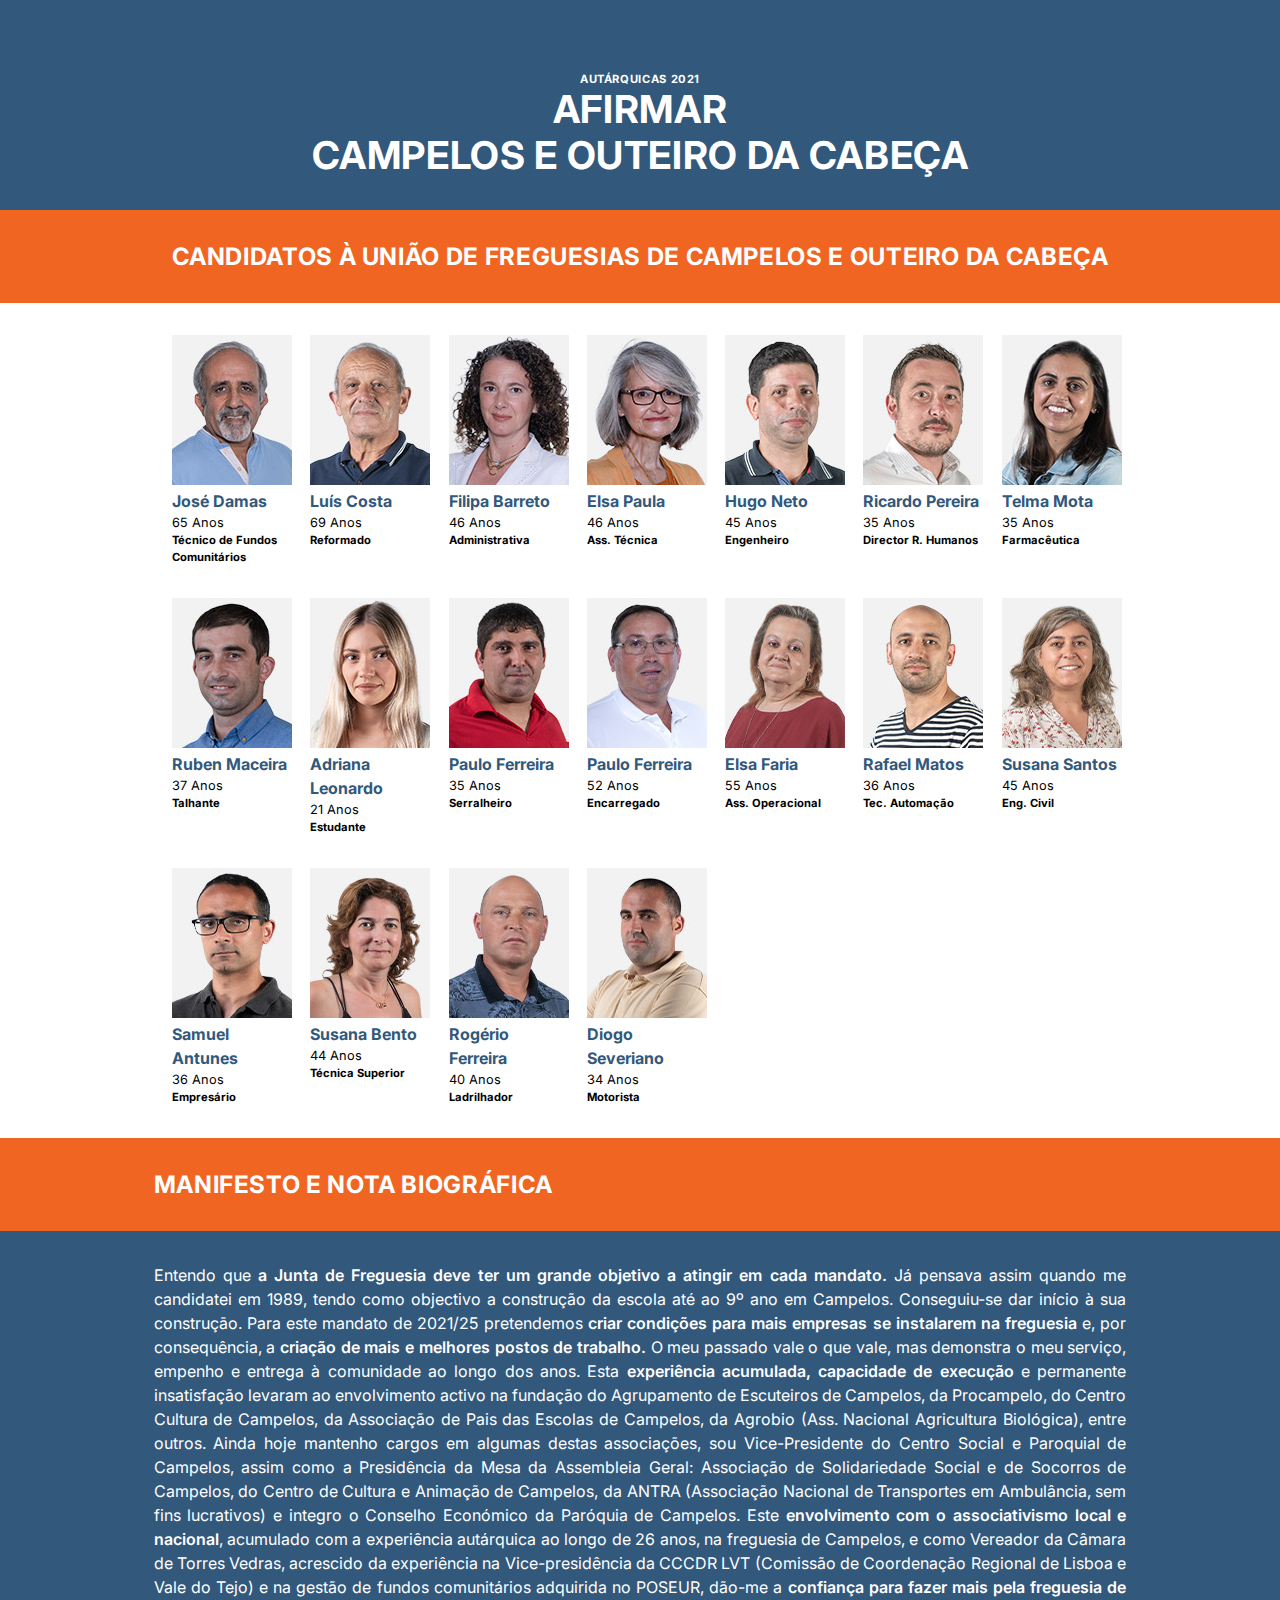
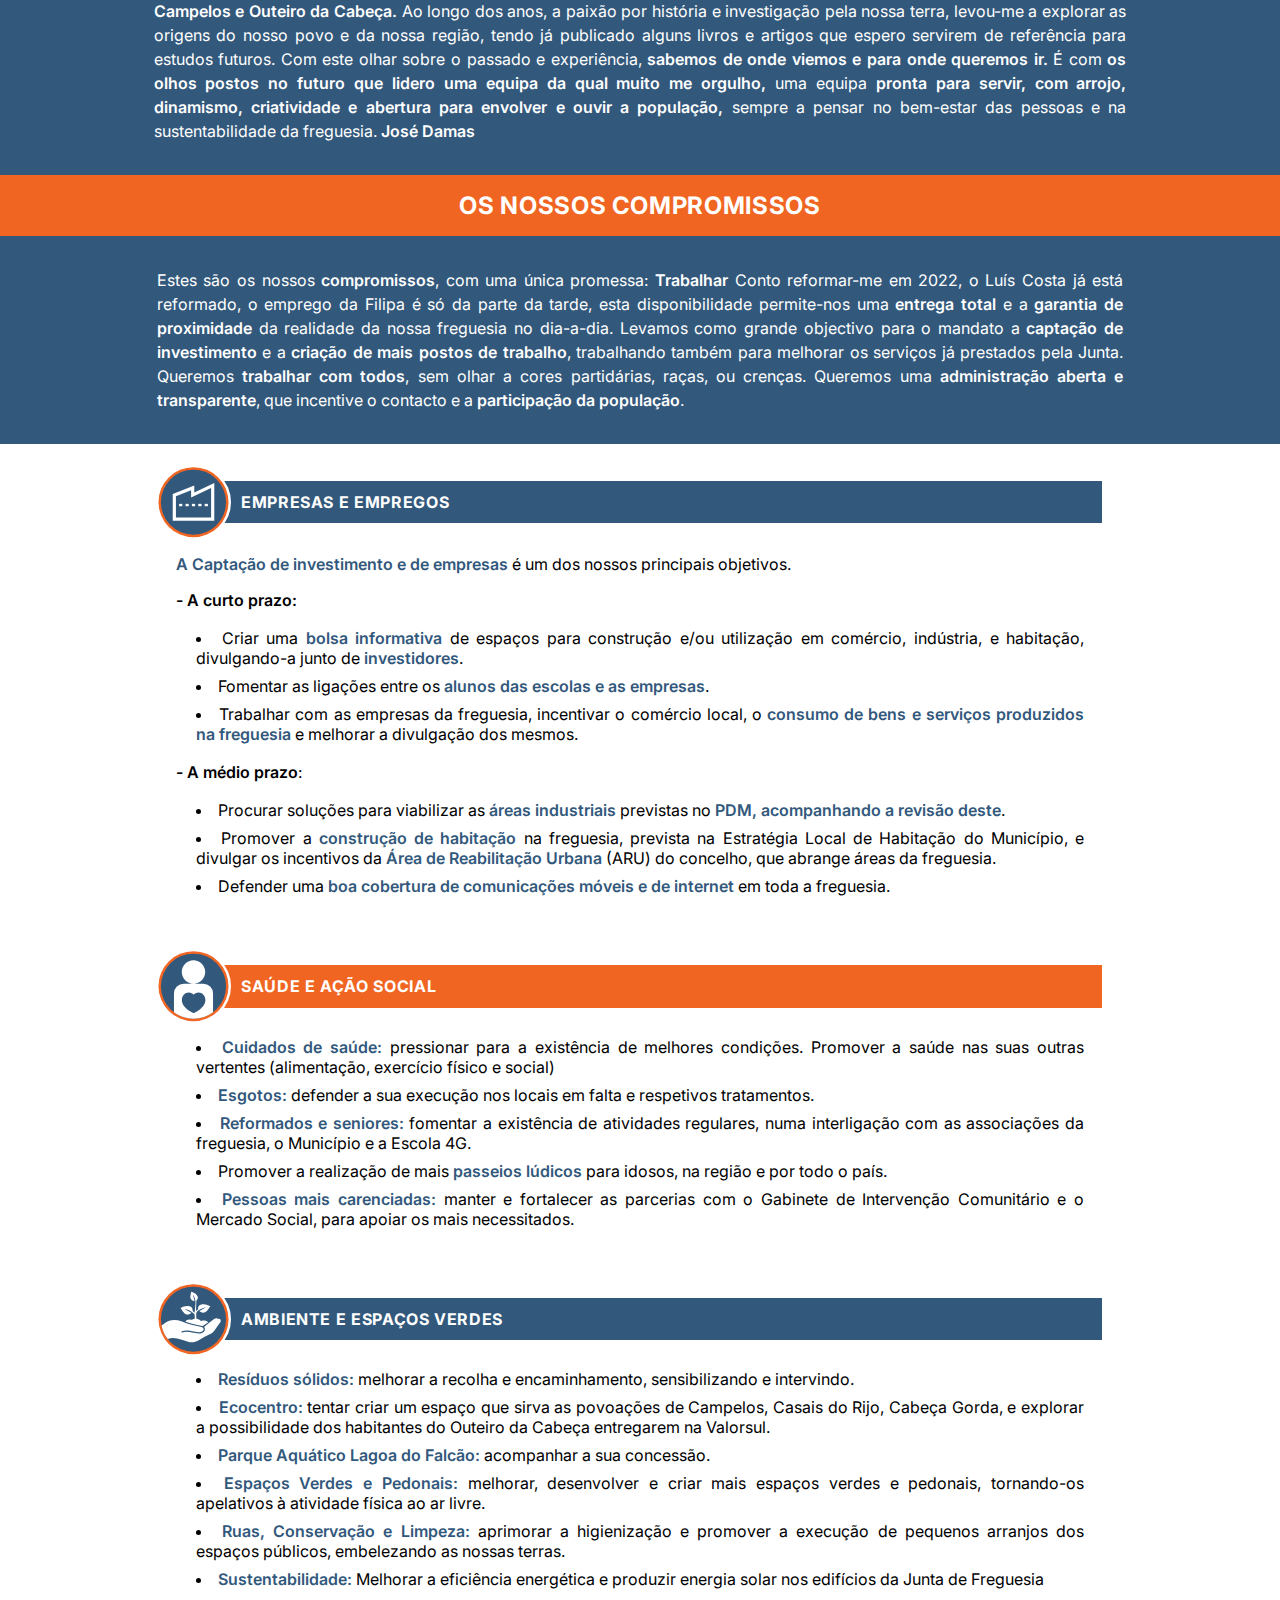
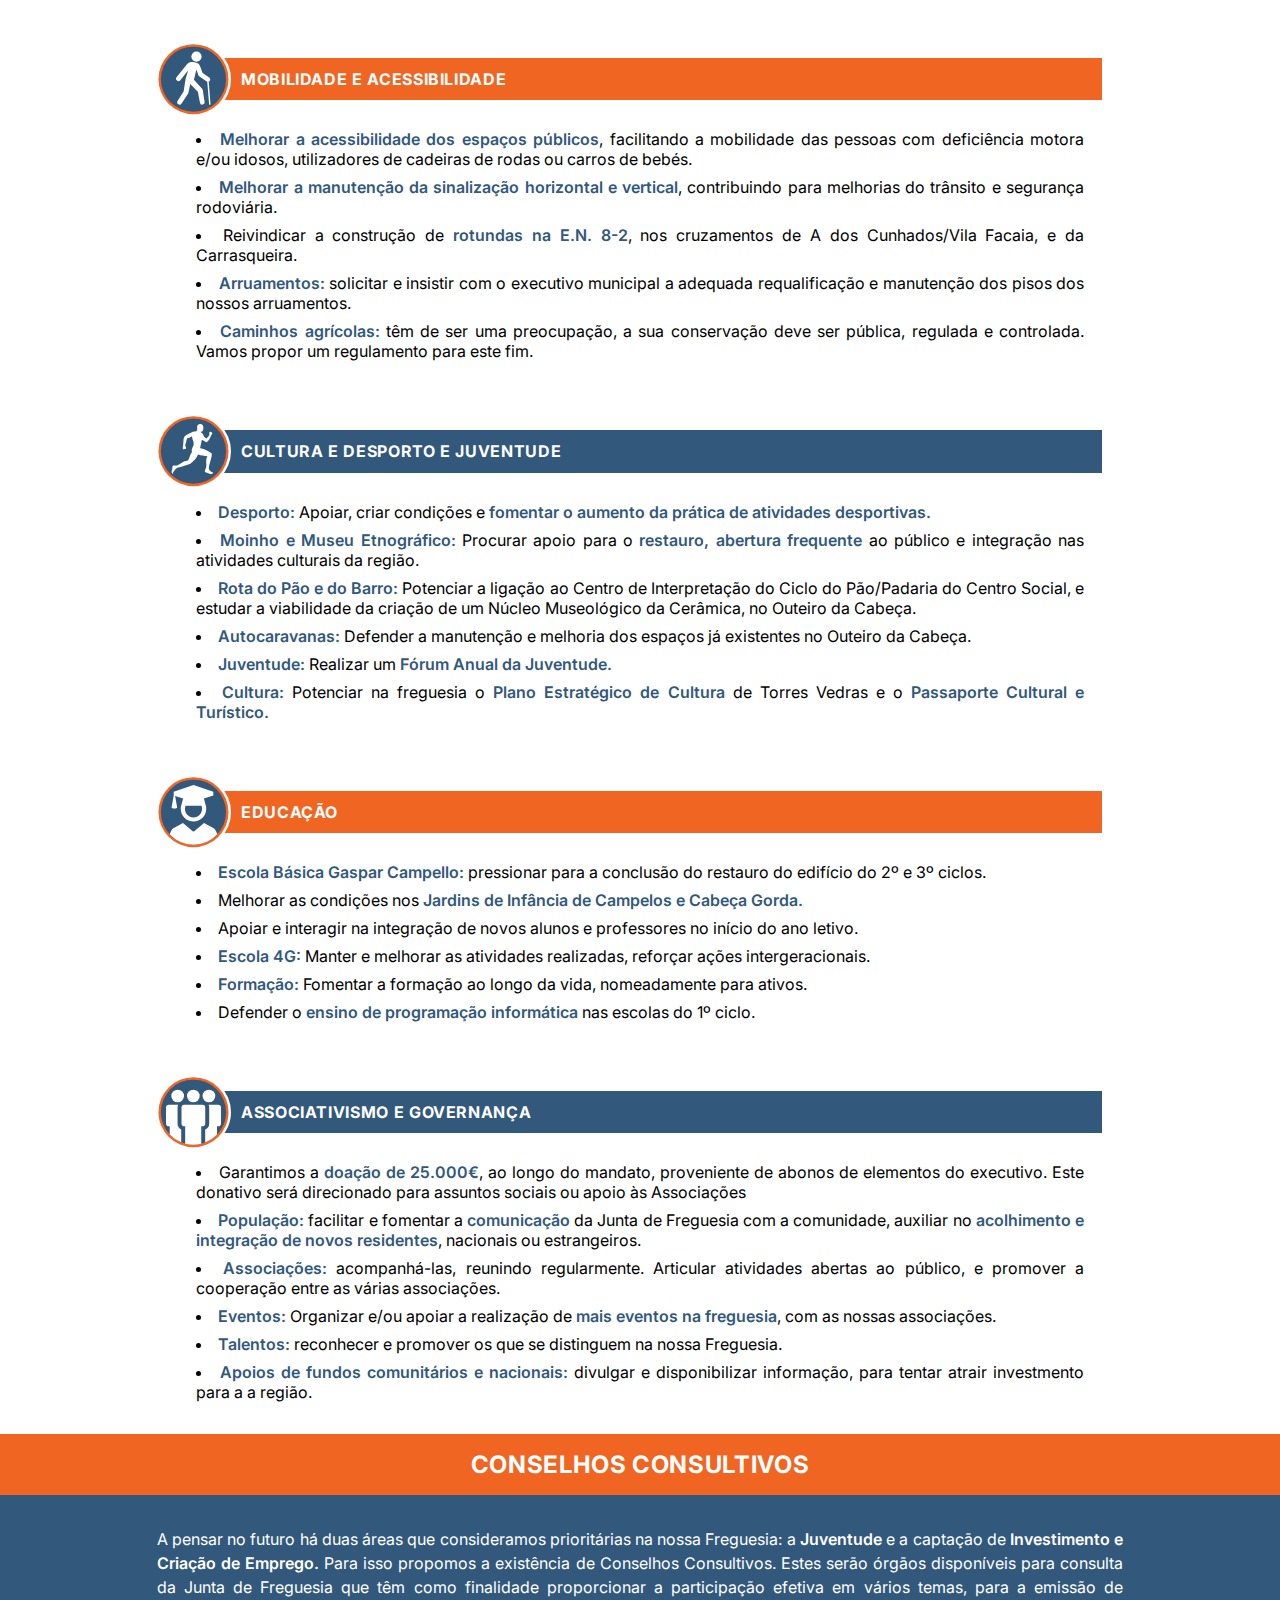
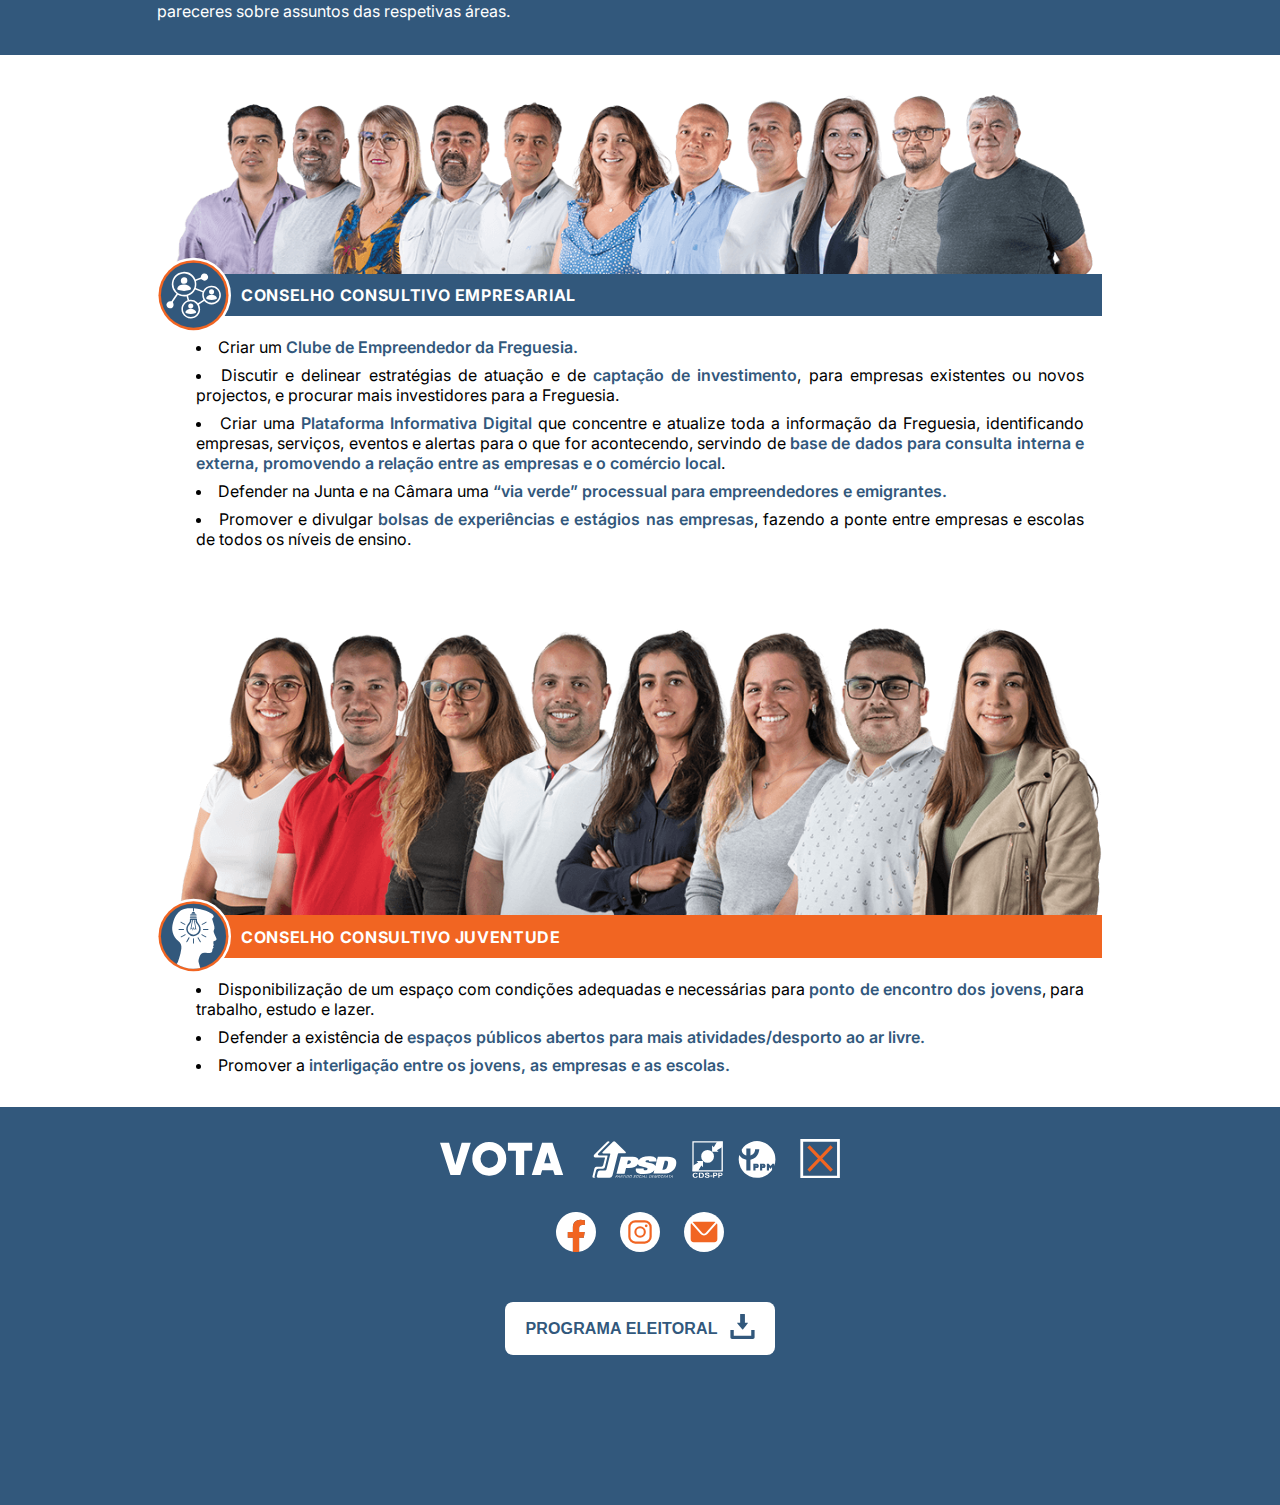
==== commit 9f5f135a: "added menu de navegacao" ====
--- a/index.html
+++ b/index.html
@@ -34,6 +34,46 @@
 </head>
 <body>
 
+<nav id="menu-topnav" class="topnav hidden" >
+
+
+	
+	<a class="logo-navbar" href="#"><img class="" src="" alt="Afirmar Campelos e Outeiro"></a>
+		
+	<a href="#candidatos" onclick="topNavToggle()">Candidatos</a>
+	<a href="#manifesto" onclick="topNavToggle()">Manifesto</a>
+	<a href="#compromissos" onclick="topNavToggle()">Compromissos</a>
+	<a href="#conselhos" onclick="topNavToggle()">Conselhos Consultivos</a>
+	<a href="#contactos" onclick="topNavToggle()">Contactos</a>
+
+	<ul>
+		<li>facebook</li>
+		<li>instagram</li>
+		<li>email</li>
+	</ul>
+<!-- 
+	<a href="downloads/afirmar_campelos_e_outeiro.pdf" >
+		<button class="button download" style="font-size:">
+
+			<h3 style="">Programa Eleitoral</h3>
+			<div class="icone">
+				<svg xmlns="http://www.w3.org/2000/svg" viewBox="0 0 29.978 29.978" xml:space="preserve">
+			  <path d="M25.462 19.105v6.848H4.515v-6.848H.489v8.861c0 1.111.9 2.012 2.016 2.012h24.967c1.115 0 2.016-.9 2.016-2.012v-8.861h-4.026zM14.62 18.426l-5.764-6.965s-.877-.828.074-.828h3.248V.494S12.049 0 12.793 0h4.572c.536 0 .524.416.524.416V10.424h2.998c1.154 0 .285.867.285.867s-4.904 6.51-5.588 7.193c-.492.495-.964-.058-.964-.058z"/>
+				</svg>
+			</div>
+
+		</button>
+	</a>
+
+ -->
+	<a href="javascript:void(0);" class="hambmenu" onclick="topNavToggle()">
+	    <div class="burguer"></div>
+	    <div class="burguer"></div>
+	    <div class="burguer"></div>
+	</a>
+
+</nav>
+
 <section id="header" class="row blue t-center">
 <h5>Aut&aacute;rquicas 2021</h5>	
 <h1>Afirmar</h1>
@@ -41,7 +81,7 @@
 </section>
 
 
-<section id="candidatos">
+<section id="candidatos" class="page-section">
 
 		<div class="row orange">
 
@@ -216,7 +256,7 @@
 </section>
 
 
-<section id="manifesto">
+<section id="manifesto" class="page-section">
 	
 	<div class="row orange">
 
@@ -244,9 +284,9 @@
 </section>
 
 
-<section id="compromissos">
-	
-<div class="lista-compromissos">
+<section id="compromissos" class="page-section">
+	
+	<div class="lista-compromissos">
 
 		<h2 class="row orange">Os Nossos Compromissos</h2>
 		<div class="row blue">
@@ -488,7 +528,7 @@
 	</div>	
 </section>
 
-<section id="conselhos">
+<section id="conselhos" class="page-section">
 	
 	<div class="lista-compromissos">
 
@@ -555,7 +595,7 @@
 
 </section>
 
-<footer class="foot">
+<footer id="contactos" class="foot" class="page-section">
 		<svg id="vota-psd" xmlns="http://www.w3.org/2000/svg" viewBox="0 0 885.91 87.58">
 		  <defs>
 		    <style>
@@ -622,9 +662,7 @@
 
 </div>
 	
-
-<div style="display: grid; place-items: center;">
-	<a href="downloads/afirmar_campelos_e_outeiro.pdf">
+	<a href="downloads/afirmar_campelos_e_outeiro.pdf" style="display: grid; place-items: center;">
 		<button class="button download">
 
 			<h3 style="">Programa Eleitoral</h3>
@@ -637,7 +675,7 @@
 		</button>
 	</a>
 
-</div>
+
 
 </footer>
 
--- a/css/styles.css
+++ b/css/styles.css
@@ -5,6 +5,11 @@
    --laranja:  #F16522;
    --darkblue: #32587C;
    --white: #ffffff;
+   scroll-behavior: smooth;
+}
+
+.page-section {
+  scroll-margin-top: 52px;
 }
 
 
@@ -40,6 +45,94 @@
   color: white;
   /*padding: 20px;*/
   text-align: center;
+}
+
+.topnav {
+  overflow: hidden;
+  padding: 16px;
+  /*text-align: center;*/
+  font-weight: bold;
+  text-transform: uppercase;
+  font-size: .85rem;
+  background-color: var(--laranja);
+  position: fixed;
+  top: 0;
+  width: 100%;
+  display: block;
+  transition: top 0.3s;
+  /*height: 72px;*/
+  z-index: 105;
+  /*filter: drop-shadow(0px 2px 0.15rem #32587C82);*/
+  
+}
+
+
+.topnav a {
+  float: none;
+  display: block;
+  color: #f2f2f2;
+  text-align: left;
+  padding: 0px 10px;
+/*  margin: 0 8px;
+  margin-right: 8px;*/
+  text-decoration: none;
+  font-size: 16px;
+  font-weight: 600;
+  /*height: 64px;
+ border-bottom: .15rem solid #ffffff00;
+  border-radius: 3px;*/
+  margin-bottom: 0;
+
+}
+
+.topnav.hidden {
+  top: -72px;
+}
+
+.logo-navbar {
+  color: white;
+}
+
+.topnav ul,
+.topnav li {
+  list-style-type: none;
+}
+
+.topnav ul ul {
+  font-size: .7rem;
+}
+
+.topnav a:not(:first-child),
+.topnav ul {
+  display: none;
+}
+
+.topnav a.hambmenu {
+  display: block;
+  float: right;
+  position: absolute;
+  right: 0px;
+  top: 0px;
+  padding: 8px 15px;
+  margin: 0 8px;
+}
+
+
+ .topnav.responsive a {
+  display: block;
+  margin-bottom: 20px;
+ }
+
+
+.burguer {
+width: 42px;
+height: 4px;
+background-color: white;
+margin: 6px 0;
+}
+
+#header{
+  padding-top: 72px;
 }
 
 p span,
@@ -175,6 +268,7 @@
   background-color: var(--darkblue);
   padding: 2rem;
   text-align: center;
+  padding-bottom: 150px;
 }
 
 #vota-psd {
